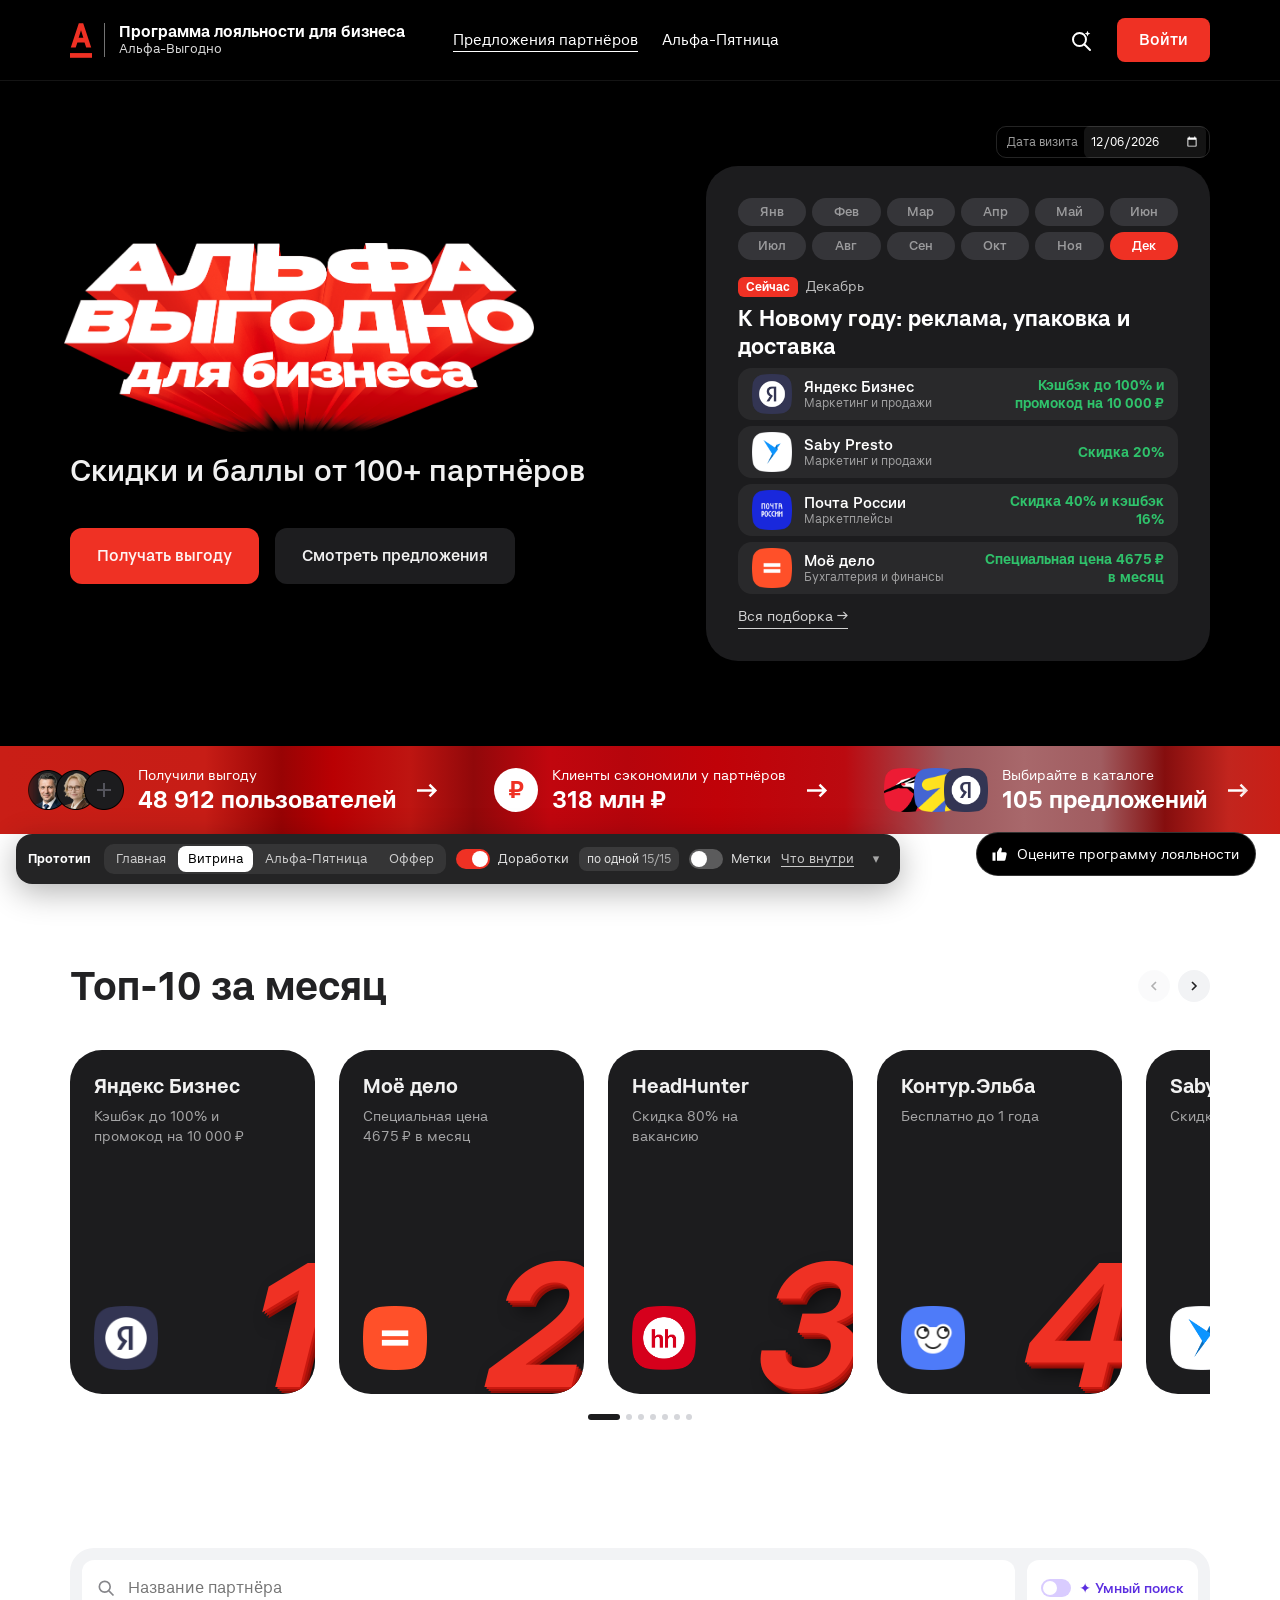
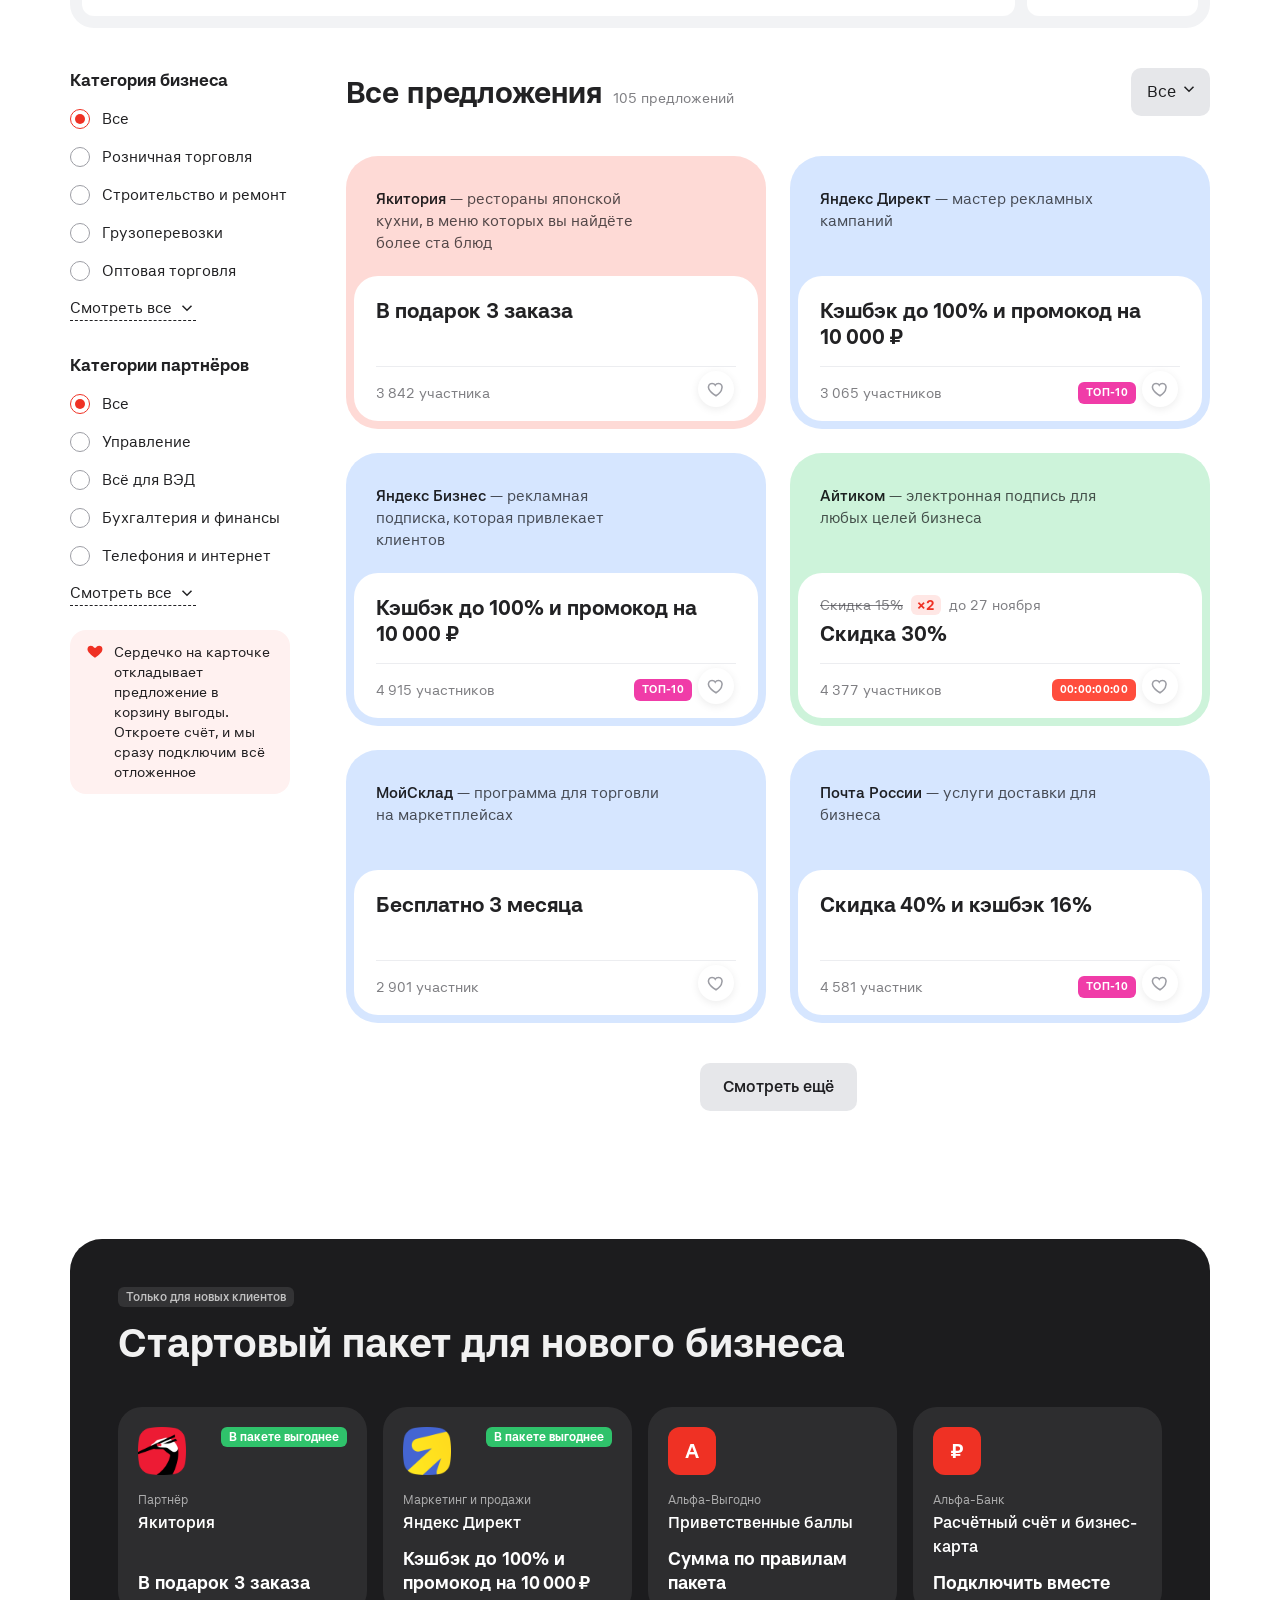
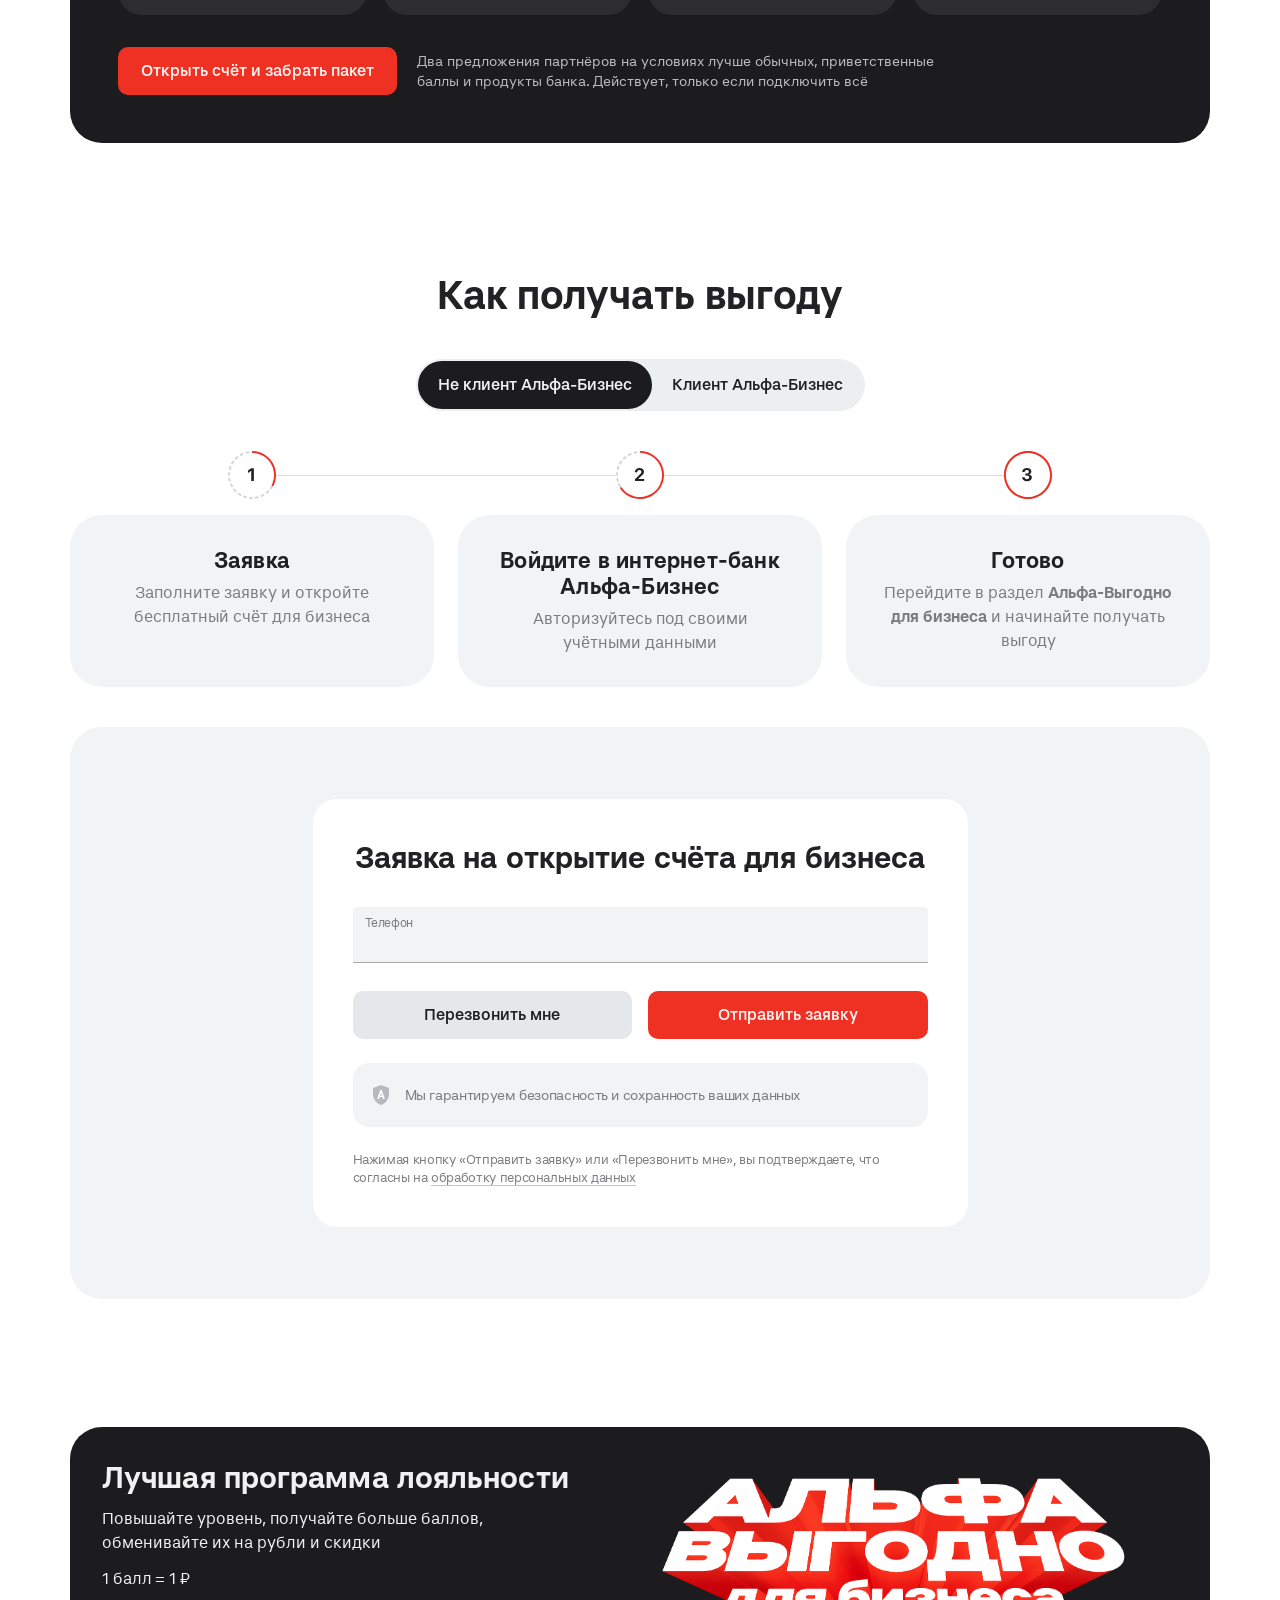
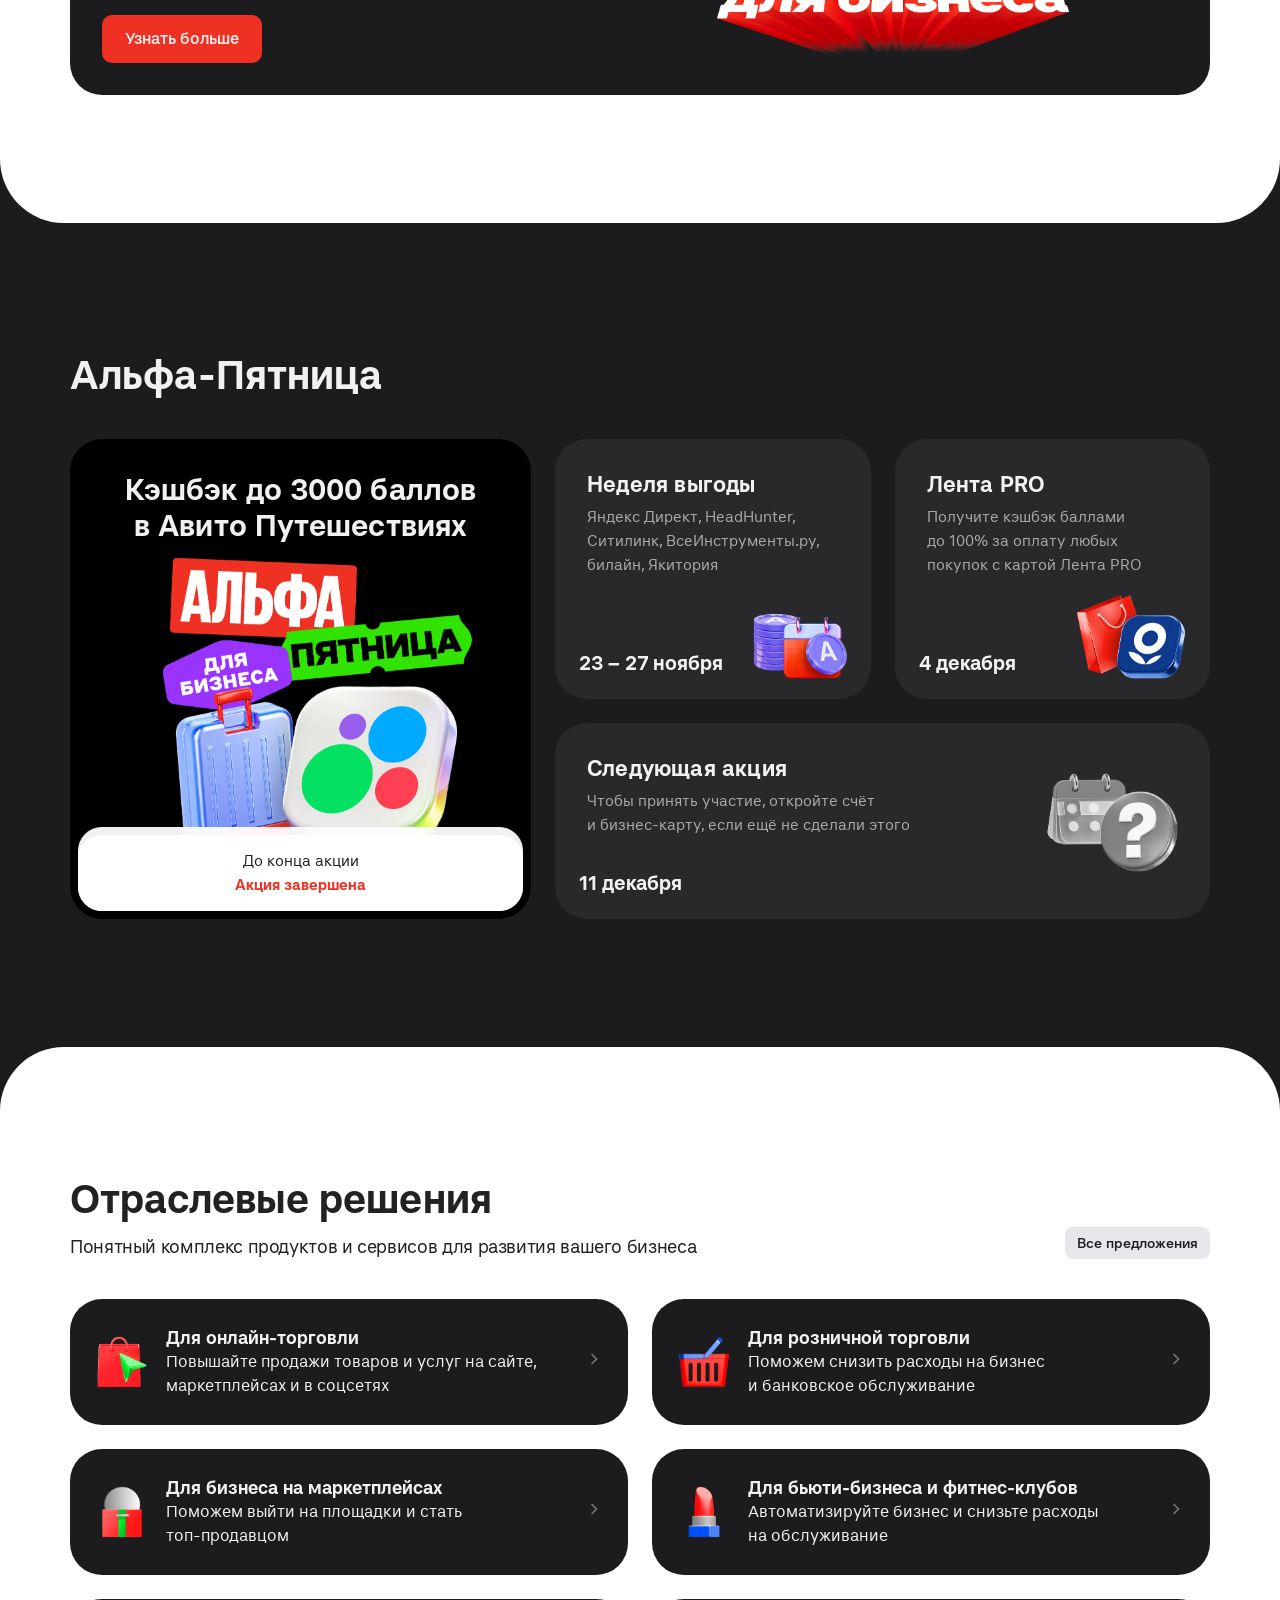
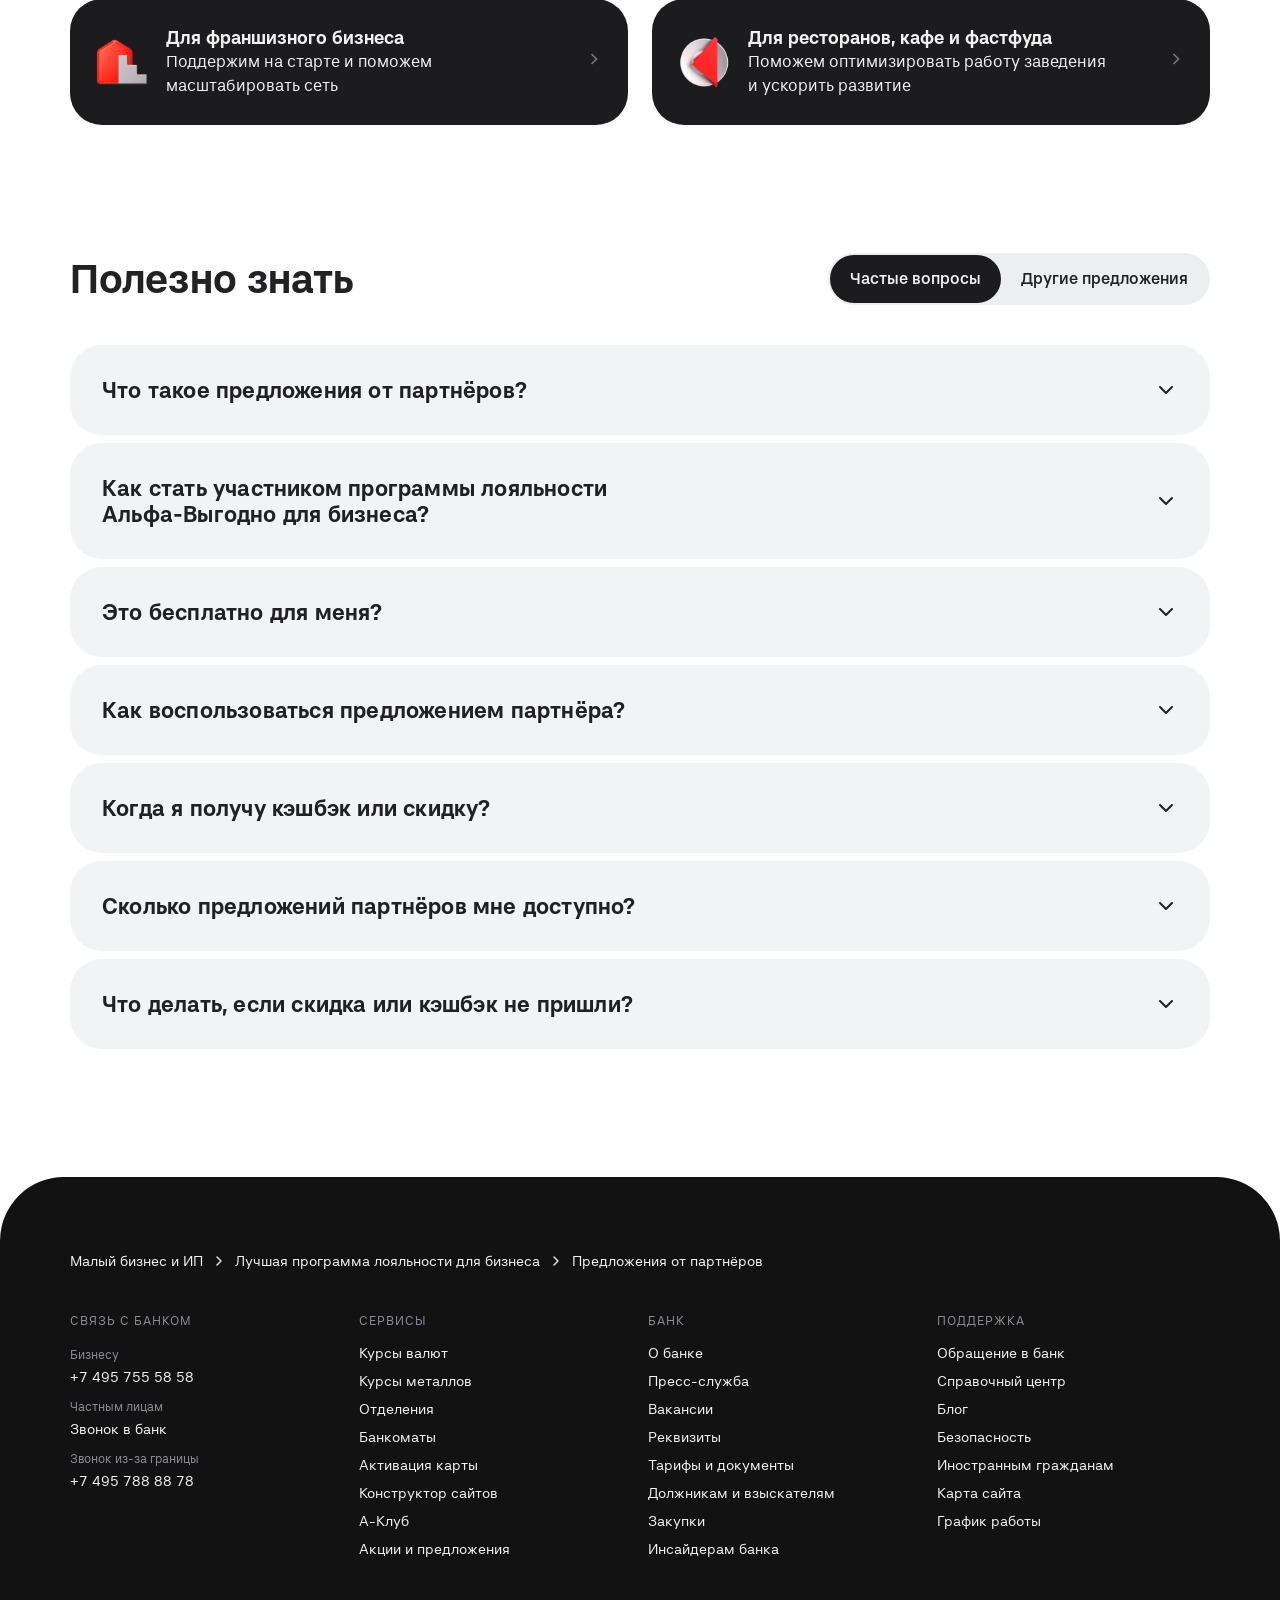
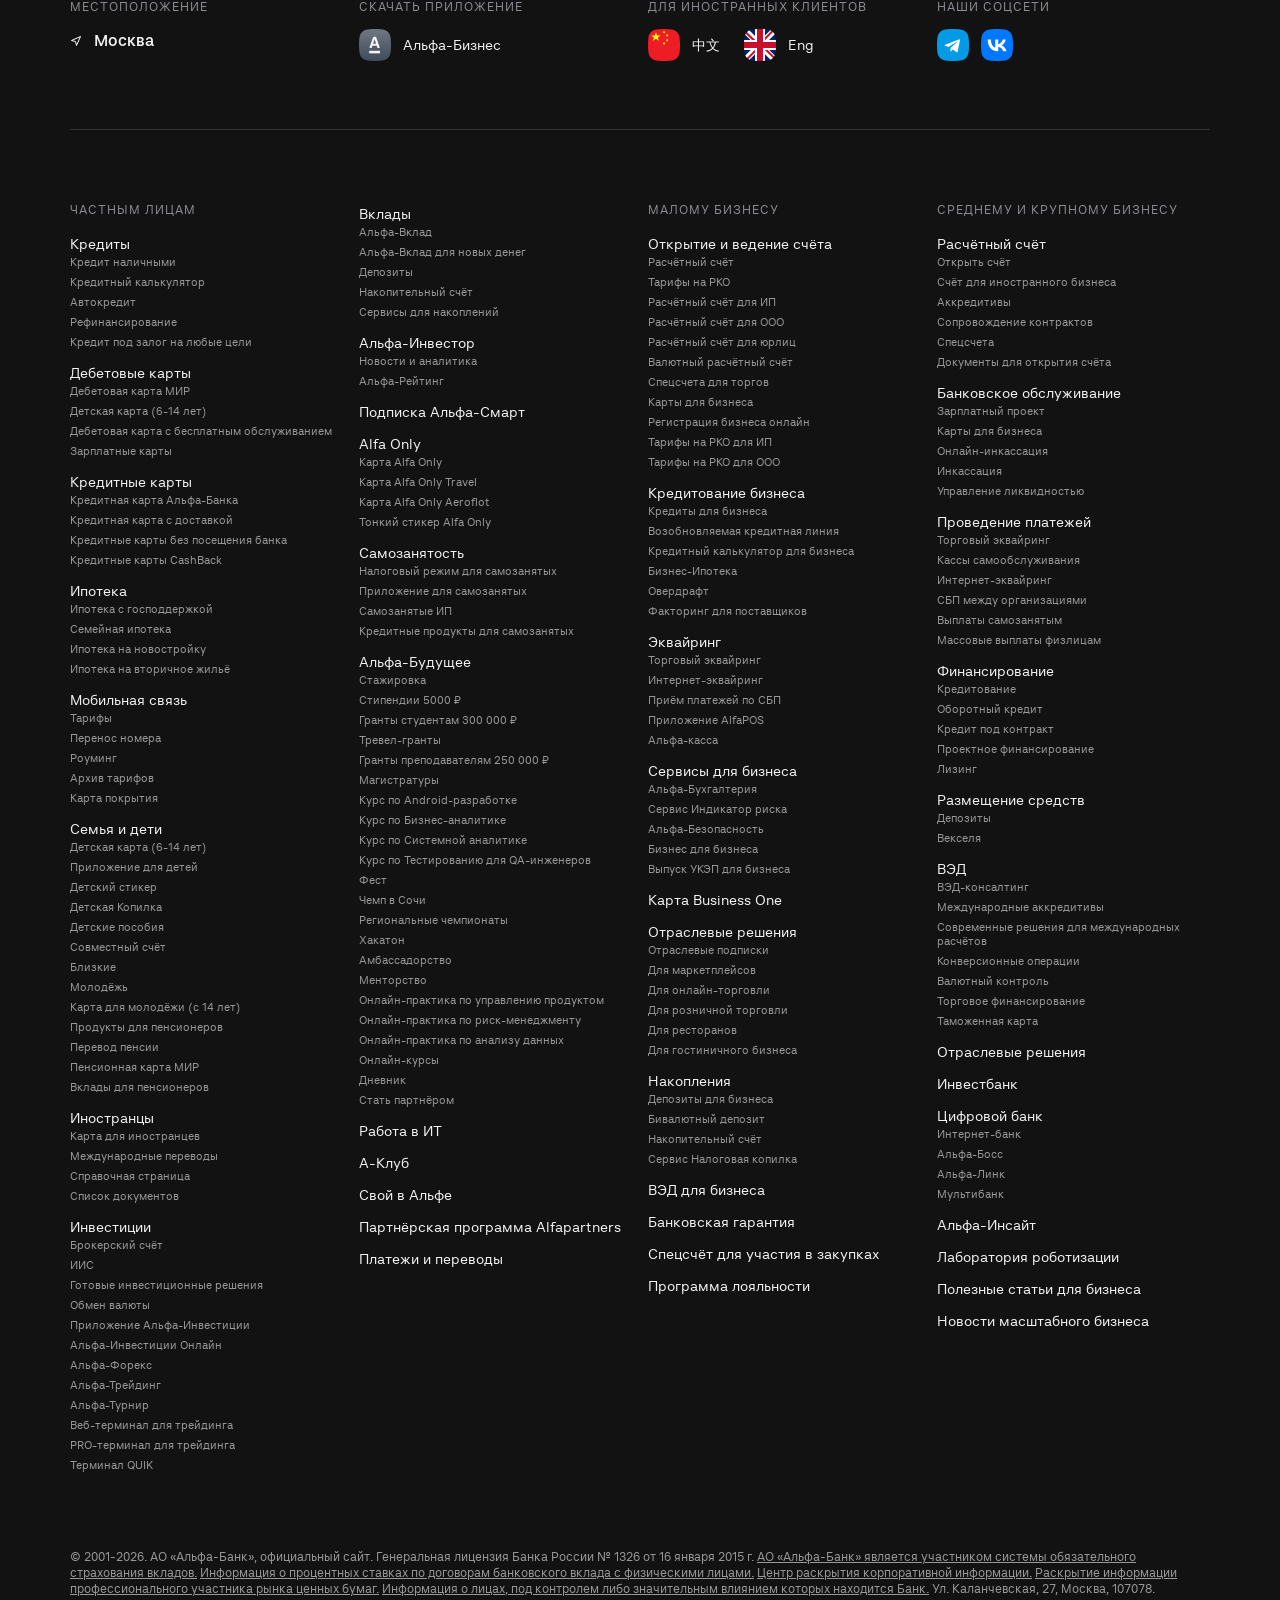
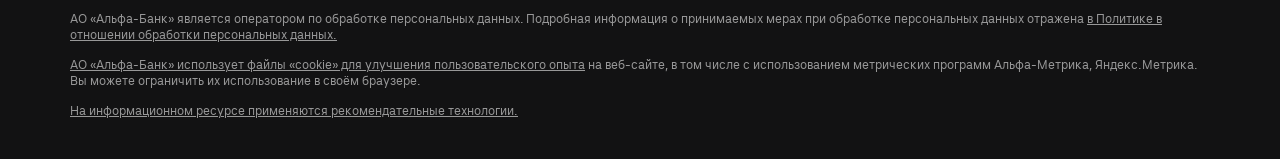
==== витрина.html @ 5cf8ceff "Прототип Лояльности: прод и доработки (сборка 23.11.2026) Co-Authored-By: Claude Opus 5.5 <noreply@a" ====
<!doctype html>
<html lang="ru">
<head>
<meta charset="utf-8">
<meta name="viewport" content="width=device-width, initial-scale=1">
<meta name="robots" content="noindex, nofollow">
<title>Витрина Лояльности: прод и доработки</title>
<link rel="stylesheet" href="assets/общее.css">
<style>
  /* хиро-бенто (прод) */
  .vhero { padding: 64px 0 160px; } /* прод 20.11 */
  .bento { display: grid; grid-template-columns: 1fr 267px; gap: 24px; }
  .bento .l { display: grid; grid-template-columns: 1fr 1fr; grid-template-rows: 418px 128px; gap: 24px; }
  .bento .r { display: grid; grid-template-rows: 1fr 1fr; gap: 24px; }
  .bcard { border-radius: 32px; background: #D6E6FF no-repeat center / cover; color: var(--text); display: block; position: relative; overflow: hidden; }
  .bcard.big { grid-column: 1 / -1; padding: 32px; background-position: right center; }
  .bcard.big .lead { margin-top: 24px; }
  .bcard.big .btn { position: absolute; left: 32px; bottom: 32px; }
  .bcard.small { padding: 0 32px; display: flex; align-items: center; background-size: auto 100%; background-position: right center; }
  .bcard.small .h4 { max-width: none; }
  .bcard.tall { text-align: center; padding: 32px 16px; background-size: cover; background-position: bottom center; }
  @media (max-width: 960px) { .bento { grid-template-columns: 1fr; } .bento .l { grid-template-rows: 340px auto; } .bento .r { grid-template-columns: 1fr 1fr; grid-template-rows: 240px; } .bcard.small { min-height: 110px; } }
  @media (max-width: 560px) { .bento .l { grid-template-columns: 1fr; grid-template-rows: 300px 110px 110px; } .bcard.big { padding: 24px; } .bcard.big .btn { left: 24px; bottom: 24px; } }

  /* хиро со счётчиком (макет Figma «Счётчик участников [26.10.2026]», кадр Desktop витрины) */
  .vhero2 { padding: 24px 0 136px; }
  body:not(.off-lenta) .vhero2 { padding-bottom: 64px; } @media (max-width: 768px) { body:not(.off-lenta) .vhero2 { padding-bottom: 32px; } } /* строка встык к белой секции */
  body:not(.off-lenta) .vhero2 .cnts { display: none !important; } /* счётчики участников и выгоды уехали в бегущую строку (Максим 20.11) */
  .vh2 { display: grid; grid-template-columns: 1fr 558px; gap: 24px; align-items: center; }
  .vh2 .lead { margin-top: 24px; }
  .vh2 .act { display: flex; align-items: center; gap: 16px; margin-top: 40px; flex-wrap: wrap; }
  .pcount { display: flex; align-items: center; gap: 8px; font-size: 14px; line-height: 20px; }
  .pcount img { width: 96px; height: 40px; }
  .pcount span { display: block; color: rgba(255, 255, 255, .6); } .pcount b { display: block; color: #fff; font-weight: 500; }
  .vh2 .tiles { display: grid; grid-template-columns: 1fr 1fr; grid-template-rows: 180px 180px; gap: 24px; }
  .vh2 .t { border-radius: 32px; overflow: hidden; display: block; transition: transform .2s; } .vh2 .t:hover { transform: scale(1.02); }
  .vh2 .t img { width: 100%; height: 100%; display: block; object-fit: cover; }
  .vh2 .t.tall { grid-row: 1 / 3; }
  @media (max-width: 960px) { .vh2 { grid-template-columns: 1fr; } .vh2 .tiles { grid-template-rows: 150px 150px; } }

  /* виджет «Топ-10 за месяц» (BRD «Рейтинг партнёрских офферов», макет рейтинга) */
  .top10 { margin-bottom: 120px; }
  .top10 .arrows { display: flex; gap: 8px; }
  .top10 .arrows button { width: 32px; height: 32px; border-radius: 50%; background: var(--grey); display: flex; align-items: center; justify-content: center; }
  /* карусель: 4 карточки целиком и край пятой, листается только стрелками (Максим 20.11) */
  .t10row { display: grid; grid-auto-flow: column; grid-auto-columns: calc((100% - 72px - 88px) / 4); gap: 24px; overflow: hidden; scroll-snap-type: x mandatory; padding: 6px 0 4px; }
  @media (max-width: 960px) { .t10row { grid-auto-columns: calc((100% - 24px - 72px) / 2); } }
  @media (max-width: 600px) { .t10row { grid-auto-columns: calc(100% - 72px); gap: 16px; } }
  .top10 .arrows button:disabled { opacity: .35; cursor: default; }
  .t10 { background: var(--dark); color: var(--inv); border-radius: 32px; height: 344px; padding: 24px; position: relative; overflow: hidden; display: block; scroll-snap-align: start; transition: transform .2s; }
  .t10:hover { transform: scale(1.02); }
  .t10 .nm { font-size: 20px; line-height: 24px; font-weight: 700; }
  .t10 .ds { font-size: 14px; line-height: 20px; color: rgba(255, 255, 255, .6); margin-top: 8px; max-width: 170px; }
  .t10 .lg { position: absolute; left: 24px; bottom: 24px; width: 64px; height: 64px; border-radius: 16px; }
  .t10 .num { position: absolute; right: 10px; bottom: -18px; font-size: 176px; line-height: 1; font-weight: 900; font-style: italic; color: #EF3124; letter-spacing: -8px; text-shadow: 2px 2px 0 #C9180F, 4px 4px 0 #A9120A, 6px 6px 0 #8C0D06, 10px 10px 18px rgba(0, 0, 0, .55); }
  .top10 .dots { display: flex; gap: 6px; justify-content: center; margin-top: 16px; }
  .top10 .dots i { width: 6px; height: 6px; border-radius: 3px; background: #D5D6DA; transition: width .2s; } .top10 .dots i.on { width: 32px; background: var(--dark); }

  /* горящий на старой карточке (прод 20.11) */
  .oc .oh { margin-bottom: 8px; }

  /* поиск каталога */
  .sbar { background: var(--grey); border-radius: 24px; padding: 12px; display: flex; gap: 12px; align-items: center; position: relative; }
  .sinp { flex: 1; display: flex; align-items: center; gap: 10px; background: #fff; border-radius: 12px; height: 48px; padding: 0 14px; }
  .sinp input { flex: 1; border: 0; outline: none; font: inherit; color: var(--text); background: transparent; min-width: 0; }
  .sinp .clr { width: 22px; height: 22px; border-radius: 50%; background: #B9BAC1; color: #fff; display: none; align-items: center; justify-content: center; }
  .sinp .clr svg { width: 14px; height: 14px; }
  .sinp.has .clr { display: flex; }
  .types { position: relative; }
  .types > button { height: 48px; padding: 0 16px; border-radius: 12px; background: rgba(15, 25, 55, .1); display: flex; align-items: center; gap: 8px; }
  .dd { position: absolute; right: 0; top: calc(100% + 8px); background: #fff; border-radius: 16px; box-shadow: 0 8px 32px rgba(0, 0, 0, .16); padding: 8px 0; min-width: 240px; z-index: 30; display: none; }
  .dd.open { display: block; }
  .dd label, .dd button { display: flex; align-items: center; justify-content: space-between; gap: 12px; width: 100%; padding: 10px 16px; text-align: left; cursor: pointer; }
  .dd label:hover, .dd button:hover { background: var(--grey); }
  .dd input { accent-color: var(--red); width: 18px; height: 18px; }
  .smart-sw { display: flex; align-items: center; gap: 8px; height: 48px; padding: 0 14px; border-radius: 12px; background: #fff; font-size: 14px; font-weight: 500; white-space: nowrap; }
  .smart-sw i { width: 30px; height: 18px; border-radius: 9px; background: #C9CAD0; position: relative; transition: background .2s; }
  .smart-sw i::after { content: ''; position: absolute; top: 2px; left: 2px; width: 14px; height: 14px; border-radius: 50%; background: #fff; transition: left .2s; }
  .smart-sw.on i { background: var(--red); } .smart-sw.on i::after { left: 14px; }
  @media (max-width: 768px) { .sbar { flex-wrap: wrap; } .smart-sw { width: 100%; justify-content: center; } }

  .cat-grid { display: grid; grid-template-columns: 220px 1fr; gap: 56px; margin-top: 40px; }
  .cat-head { display: flex; align-items: baseline; gap: 10px; flex-wrap: wrap; }
  .cat-head .cnt { font-size: 14px; color: var(--text-2); }
  .cat-top { display: flex; justify-content: space-between; align-items: center; gap: 16px; margin-bottom: 40px; }
  .vit-counter { margin: -12px 0 20px; font-size: 14px; color: var(--text-2); }
  .vit-counter .ppl { background: var(--grey); color: var(--text-2); }
  .vit-counter b { color: var(--text); }

  /* меню прода */
  .menu a, .menu button { display: flex; align-items: center; gap: 10px; padding: 9px 8px; border-radius: 10px; font-size: 15px; font-weight: 500; width: 100%; text-align: left; }
  .menu img { width: 24px; height: 24px; }
  .menu .on { background: var(--grey); }
  .menu .sub { padding-left: 34px; font-weight: 400; }
  .menu .chev { margin-left: auto; transition: transform .2s; }
  .menu .closed .chev { transform: rotate(-90deg); }

  /* группы фильтров (макет 12.11) */
  .fgrp + .fgrp { margin-top: 32px; }
  .fgrp .t { font-size: 17px; font-weight: 700; margin-bottom: 8px; }
  .radio { display: flex; align-items: center; gap: 12px; padding: 7px 0; cursor: pointer; font-size: 15px; }
  .radio input { appearance: none; -webkit-appearance: none; width: 20px; height: 20px; border: 1.5px solid #9C9DA4; border-radius: 50%; margin: 0; flex: none; display: grid; place-content: center; }
  .radio input:checked { border-color: var(--red); }
  .radio input:checked::after { content: ''; width: 10px; height: 10px; border-radius: 50%; background: var(--red); }
  .more-l { display: inline-flex; align-items: center; gap: 6px; margin-top: 6px; font-size: 15px; border-bottom: 1px dashed currentColor; }
  .more-l svg { width: 18px; height: 18px; }
  .reset { margin-top: 28px; }

  /* карточки прода */
  .cards { display: grid; grid-template-columns: 1fr 1fr; gap: 24px; }
  .oc { background: var(--grey); border-radius: 32px; padding: 24px; min-height: 262px; display: flex; flex-direction: column; justify-content: space-between; position: relative; transition: transform .2s; }
  .oc:hover { transform: scale(1.02); }
  .oc .tp { display: grid; grid-template-columns: 1fr 56px; gap: 16px; }
  .oc .nm { font-size: 20px; line-height: 24px; font-weight: 700; }
  .oc .ds { font-size: 14px; line-height: 20px; color: var(--text-2); margin-top: 6px; display: -webkit-box; -webkit-line-clamp: 2; -webkit-box-orient: vertical; overflow: hidden; }
  .oc .lg { width: 56px; height: 56px; border-radius: 14px; }
  .oc .lb { font-size: 14px; } .oc .vl { font-size: 28px; line-height: 34px; font-weight: 700; margin-top: 4px; }
  .oc .get { position: absolute; right: 24px; bottom: 24px; opacity: 0; transition: opacity .2s; }
  .oc:hover .get { opacity: 1; }

  /* карточки доработки (макет «Категории бизнеса» 12.11 + тег «Новое» + Топ-10 + счётчик) */
  .nc { background: var(--tint, var(--grey)); border-radius: 32px; padding: 8px; display: flex; flex-direction: column; transition: transform .2s; }
  .nc:hover { transform: scale(1.02); }
  .nc .tp { display: grid; grid-template-columns: 1fr 56px; gap: 16px; padding: 24px 22px 22px; flex: 1; }
  .nc .ds { font-size: 15px; line-height: 22px; color: var(--text-2); }
  .nc .ds b { color: var(--text-2); font-weight: 500; }
  .nc .tp .ds { color: rgba(3, 3, 6, .68); } .nc .tp .ds b { color: rgba(3, 3, 6, .88); } /* на цветной подложке (Максим 22.11) */
  .nc .lg { width: 56px; height: 56px; border-radius: 14px; }
  .nc .in { background: #fff; border-radius: 24px; padding: 22px 22px 16px; }
  .nc .vl { font-size: 21px; line-height: 26px; font-weight: 700; }
  .nc .ft { display: flex; justify-content: space-between; align-items: center; border-top: 1px solid #ECEDF0; margin-top: 16px; padding-top: 14px; min-height: 22px; font-size: 14px; color: var(--text-2); gap: 8px; }
  .chip { display: inline-flex; align-items: center; height: 22px; padding: 0 8px; border-radius: 6px; font-size: 11px; font-weight: 700; letter-spacing: .3px; color: #fff; white-space: nowrap; }
  .chip.new { background: var(--new); } .chip.top { background: var(--top); } .chip.hot { background: var(--hot); font-variant-numeric: tabular-nums; }

  .empty { background: var(--grey); border-radius: 32px; padding: 32px; text-align: center; }
  .empty .ic { width: 68px; height: 68px; background: #fff; border-radius: 18px; margin: 0 auto 16px; display: flex; align-items: center; justify-content: center; }
  .empty p { margin: 8px 0 20px; }
  .smart-ans { background: linear-gradient(135deg, #FFF1F0, #F2EEFF); border-radius: 24px; padding: 20px 24px; margin-bottom: 24px; }
  .smart-ans .who { display: flex; gap: 8px; align-items: center; font-size: 13px; color: var(--text-2); margin-bottom: 6px; }
  .smart-ans .who span { width: 22px; height: 22px; border-radius: 50%; background: var(--red); color: #fff; display: inline-flex; align-items: center; justify-content: center; font-weight: 700; font-size: 12px; }
  .center { text-align: center; margin-top: 40px; }

  /* мобайл: чипсы, шторки, строка-карточка, полноэкранное «Все предложения» (макет 12.11, мобильный флоу) */
  .mchips { display: none; gap: 8px; overflow-x: auto; margin-top: 20px; scrollbar-width: none; }
  .mchips button { flex: none; height: 32px; padding: 0 12px; border-radius: 99px; background: var(--grey); font-size: 13px; display: inline-flex; gap: 4px; align-items: center; }
  .mchips button.set { background: var(--dark); color: #fff; }
  .mchips svg { width: 16px; height: 16px; }
  .sheet-bg { position: fixed; inset: 0; background: rgba(0, 0, 0, .45); z-index: 175; display: none; align-items: flex-end; }
  .sheet-bg.open { display: flex; }
  .sheet { background: #fff; width: 100%; border-radius: 24px 24px 0 0; max-height: 85vh; display: flex; flex-direction: column; }
  .sheet .sh { display: flex; justify-content: space-between; align-items: center; padding: 20px 20px 8px; }
  .sheet .sb { overflow: auto; padding: 0 20px; }
  .sheet .sb label { display: flex; justify-content: space-between; padding: 12px 0; border-bottom: 1px solid #F0F0F2; font-size: 15px; }
  .sheet .sb label input { display: none; }
  .sheet .sb label.on::after { content: '✓'; font-weight: 700; }
  .sheet .sf { display: grid; grid-template-columns: 1fr 1fr; gap: 12px; padding: 16px 20px 24px; }
  .fs-head { display: none; }
  @media (max-width: 768px) {
    .cat-grid { grid-template-columns: 1fr; gap: 0; margin-top: 0; }
    .cards { grid-template-columns: 1fr; }
    #drCat:not(.mflow) .side { margin: 24px 0 16px; }
    .mflow .side { display: none; }
    .mflow .mchips { display: flex; }
    .mflow .types, .mflow .cat-top .sortw { display: none; }
    .mflow .cards { gap: 0; }
    .mflow .nc { flex-direction: row; background: none; padding: 14px 0; border-bottom: 1px solid #F0F0F2; border-radius: 0; display: grid; grid-template-columns: 44px 1fr 16px; gap: 12px; align-items: center; }
    .mflow .nc:hover { transform: none; }
    .mflow .nc .tp { display: contents; }
    .mflow .nc .lg { width: 44px; height: 44px; border-radius: 12px; grid-column: 1; grid-row: 1; }
    .mflow .nc .mrow { grid-column: 2; }
    .mflow .nc .fav { top: 12px; right: 12px; bottom: auto; width: 28px; height: 28px; } .mflow .nc .fav svg { width: 14px; height: 14px; } .mflow .nc:has(.fav) .mrow { padding-right: 34px; }
    .mflow .nc .in, .mflow .nc .tp > div:first-child { display: none; }
    .mflow .nc .mrow .vl { font-size: 15px; line-height: 20px; margin-top: 4px; }
    .mflow .nc .mrow .ds { font-size: 13px; line-height: 18px; }
    .mflow .nc .mrow .meta { display: flex; gap: 8px; align-items: center; font-size: 12px; color: var(--text-2); margin-bottom: 4px; }
    .mflow .nc .arr { grid-column: 3; color: #B9BAC1; }
    .catwrap.fs { position: fixed; inset: 0; background: #fff; z-index: 155; overflow: auto; padding: 0 16px 120px; }
    .catwrap.fs .fs-head { display: flex; justify-content: space-between; align-items: center; padding: 16px 0; position: sticky; top: 0; background: #fff; z-index: 2; }
    .catwrap.fs .vtitle-m { display: none; }
    .cat-head .h3 { font-size: 20px; }
  }
  @media (min-width: 769px) { .nc .mrow, .nc .arr { display: none; } }
  #drCat:not(.mflow) .nc .mrow, #drCat:not(.mflow) .nc .arr { display: none; }

  /* блоки ниже каталога (прод) */
  .loyal { border-radius: 32px; background: var(--dark) url(assets/img/vit-loyalty.png) no-repeat right center / auto 100%; color: var(--inv); padding: 32px; min-height: 264px; display: block; margin-top: 64px; }
  .loyal p { margin-top: 12px; max-width: 360px; }
  .loyal .btn { margin-top: 24px; }
  .ap { display: grid; grid-template-columns: 461px 1fr; gap: 24px; }
  .ap .big { border-radius: 32px; background: var(--dark) url(assets/img/vit-ap-big.png) no-repeat center top / contain; height: 480px; position: relative; padding: 32px 24px; text-align: center; display: block; }
  .ap .big .tm { position: absolute; left: 8px; right: 8px; bottom: 8px; background: #fff; color: var(--text); border-radius: 24px; padding: 14px; font-size: 15px; }
  .ap .rr { display: grid; grid-template-columns: 1fr 1fr; grid-template-rows: 260px 196px; gap: 24px; }
  .ap .c { border-radius: 32px; background: var(--dark-2) no-repeat right bottom / cover; padding: 32px; position: relative; color: var(--inv); display: block; }
  .ap .c p { margin-top: 8px; color: var(--inv-2); font-size: 15px; max-width: 240px; }
  .ap .c .d { position: absolute; left: 24px; bottom: 24px; font-size: 20px; font-weight: 700; }
  .ap .c.wide { grid-column: 1 / -1; }
  @media (max-width: 960px) { .ap { grid-template-columns: 1fr; } .ap .rr { grid-template-columns: 1fr; grid-template-rows: auto; } .ap .c { min-height: 200px; } }
  .ind { display: grid; grid-template-columns: 1fr 1fr; gap: 24px; }
  .ind a { background: #EAFFB3; border-radius: 32px; min-height: 126px; padding: 20px 24px; display: grid; grid-template-columns: 56px 1fr 20px; gap: 16px; align-items: center; transition: transform .2s; }
  .ind a:hover { transform: scale(1.02); }
  .ind img { width: 56px; height: 56px; }
  .ind b { display: block; font-size: 17px; } .ind span { font-size: 15px; line-height: 20px; }
  @media (max-width: 768px) { .ind { grid-template-columns: 1fr; gap: 12px; } }

  /* подгонка под прод 20.11: карточка, меню, «Типы», баннер, отраслевые */
  .cat-grid.pm { grid-template-columns: 251px 1fr; gap: 24px; }
  .oc { padding: 32px; }
  .oc .nm { font-size: 22px; line-height: 26px; margin-top: 12px; } .oc .oh + .nm { margin-top: 0; }
  .oc .ds { font-size: 16px; line-height: 20px; color: rgba(3, 3, 6, .88); margin-top: 8px; }
  .oc .lb { font-size: 16px; line-height: 24px; } .oc .vl { font-size: 30px; line-height: 36px; margin-top: 8px; }
  .oc .get { left: 32px; right: auto; bottom: 32px; height: 48px; padding: 0 23px; border-radius: 10px; font-size: 16px; }
  .menu { display: flex; flex-direction: column; gap: 2px; }
  .menu a, .menu button { height: 48px; padding: 12px 8px 12px 12px; border-radius: 12px; font-size: 16px; line-height: 24px; font-weight: 500; gap: 8px; }
  .menu .sub { padding-left: 44px; font-weight: 500; height: auto; min-height: 48px; }
  .menu [data-tg] .chev { transform: rotate(180deg); } .menu [data-tg].closed .chev { transform: none; }
  .types > button { padding: 0 12px 0 16px; border-radius: 10px; font-size: 16px; gap: 4px; }
  .types.open > button .cv svg { transform: rotate(180deg); }
  .dd label input[type=checkbox] { position: absolute; opacity: 0; pointer-events: none; }
  .dd label:has(input:checked)::after { content: '✓'; font-weight: 700; }
  /* прод: строка поиска и меню липнут при прокрутке каталога */
  .asis > .sbar, #drCat > .sbar { position: sticky; top: 16px; z-index: 30; }
  @media (min-width: 769px) { #drCat > .sbar:not(.smart) { box-shadow: 0 -16px 0 0 #fff; } #drCat > .sbar::before { content: ''; position: absolute; left: 0; right: 0; bottom: 100%; height: 16px; background: #fff; pointer-events: none; } } @media (max-width: 768px) { #drCat > .sbar { position: relative; } } /* над прилипшим поиском не видны обрезки карточек (22.11) */
  .cat-grid > .side, .cat-grid > nav.side { position: sticky; top: 124px; align-self: start; max-height: calc(100vh - 120px); overflow: auto; scrollbar-width: thin; }
  .loyal { margin-top: 128px; min-height: 264px; }
  .loyal p { max-width: none; margin-top: 12px; }
  .loyal p.s { font-size: 16px; line-height: 24px; margin-top: 8px; }
  .ind a { background: var(--dark); color: var(--inv); padding: 24px; }
  .ind b { font-size: 18px; line-height: 24px; } .ind span { font-size: 16px; line-height: 24px; color: var(--inv); }
  .ind .ch { color: rgba(255, 255, 255, .4); }
  @media (max-width: 768px) { .asis > .sbar, #drCat > .sbar, .cat-grid > .side { position: static; max-height: none; } }

  /* «Умный поиск»: обычный поиск — белая строка и фиолетовый значок; включён — строка тёмно-фиолетовая, как на макете AI-помощника */
  .smart-sw { color: #5B2EE0; }
  .smart-sw i { background: #D9CCFF; } .smart-sw.on i { background: #7B4DFF; }
  .smart-sw.on { background: #7B4DFF; color: #fff; } .smart-sw.on i { background: rgba(255, 255, 255, .35); }
  #drCat > .sbar.smart { background: linear-gradient(180deg, #3A2A7A 0%, #16122E 45%, #0E0E16 100%); box-shadow: 0 -4px 24px rgba(123, 77, 255, .35); }
  .sbar.smart .sinp { background: rgba(255, 255, 255, .06); border: 1px solid rgba(170, 150, 255, .45); }
  .sbar.smart .sinp input { color: #fff; } .sbar.smart .sinp input::placeholder { color: rgba(255, 255, 255, .55); }
  .sbar.smart .sinp svg { stroke: #CBB8FF; }

  /* «Горящие 2.0»: было → стало, таймер и дата окончания */
  .boost { display: flex; align-items: center; gap: 8px; flex-wrap: wrap; font-size: 14px; line-height: 20px; color: var(--text-2); margin-bottom: 6px; }
  .boost s { color: var(--text-2); } .boost .x2 { background: #FFE7E5; color: var(--red); font-weight: 700; border-radius: 6px; padding: 0 6px; }
  .oc .lb s { color: var(--text-2); margin-right: 6px; }
  /* «Корзина выгоды»: сердечко на карточке, плашка «Моя выгода», выбранное в форме */
  .nc, .oc { position: relative; }
  .fav { position: absolute; top: auto; bottom: 22px; right: 32px; width: 36px; height: 36px; border-radius: 50%; background: #fff; display: flex; align-items: center; justify-content: center; z-index: 3; box-shadow: 0 2px 8px rgba(0, 0, 0, .08); }
  .oc .fav { right: 24px; bottom: 24px; }
  .nc:has(.fav) .ft { padding-right: 44px; } /* сердечко в углу не наезжает на метку «ТОП-10» */
  .cart-hint { display: flex; align-items: flex-start; gap: 10px; background: #FFF1F0; border-radius: 16px; padding: 12px 16px; margin: 24px 0 16px; font-size: 14px; line-height: 20px; }
  .cart-hint svg { flex: none; width: 18px; height: 18px; fill: var(--red); }
  .fav svg { width: 18px; height: 18px; fill: none; stroke: #9C9DA4; stroke-width: 2; } .fav.on svg { fill: var(--red); stroke: var(--red); }
  .cartbar { position: fixed; right: 24px; bottom: 24px; z-index: 95; }
  .cartbar > button { height: 56px; padding: 0 20px; border-radius: 16px; background: var(--dark); color: #fff; font-weight: 500; display: flex; align-items: center; gap: 10px; box-shadow: 0 8px 24px rgba(0, 0, 0, .25); }
  .cartbar > button i { background: var(--red); border-radius: 99px; padding: 0 8px; font-style: normal; font-size: 13px; line-height: 20px; }
  .cartbar .pan { position: absolute; right: 0; bottom: 68px; width: 360px; background: #fff; border-radius: 24px; padding: 20px; box-shadow: 0 8px 32px rgba(0, 0, 0, .18); display: none; }
  .cartbar.open .pan { display: block; }
  .cartbar .row { display: grid; grid-template-columns: 40px 1fr 20px; gap: 10px; align-items: center; padding: 8px 0; border-bottom: 1px solid #F0F0F2; font-size: 14px; }
  .cartbar .row img { width: 40px; height: 40px; border-radius: 10px; } .cartbar .row button { color: var(--text-2); }
  .cart-in-form { background: #fff; border-radius: 16px; padding: 12px 16px; margin-bottom: 16px; font-size: 14px; text-align: left; }

  /* ===== гипотезы мастер-плана, строки 21, 25, 27 (20.11) ===== */
  .season { margin-bottom: 120px; }
  /* хиро витрины: подборка к сезону и сферы вместо трёх баннеров (Максим 21.11) */
  .spanel { background: var(--dark); border-radius: 32px; padding: 32px; color: #fff; align-self: center; }
  .spanel .sst { display: inline-block; border-radius: 6px; padding: 2px 8px; font-size: 12px; line-height: 16px; font-weight: 700; background: var(--red); color: #fff; }
  .spanel .sp { font-size: 14px; color: rgba(255, 255, 255, .7); margin-left: 8px; } .spanel .st2 { font-size: 24px; line-height: 30px; font-weight: 700; margin-top: 12px; }
  .spanel .sub { font-size: 14px; line-height: 20px; color: rgba(255, 255, 255, .6); margin-top: 4px; }
  .spanel .rows { display: grid; gap: 8px; margin-top: 20px; }
  .spanel .sr { display: grid; grid-template-columns: 40px 1fr auto; gap: 12px; align-items: center; background: rgba(255, 255, 255, .06); border-radius: 14px; padding: 10px 14px; color: #fff; }
  .spanel .sr img { width: 40px; height: 40px; border-radius: 10px; } .spanel .sr b { font-weight: 500; font-size: 15px; } .spanel .sr small { display: block; font-size: 12px; color: rgba(255, 255, 255, .55); }
  .spanel .sr span { font-size: 14px; line-height: 18px; font-weight: 700; color: #2FC26B; text-align: right; max-width: 220px; padding-left: 12px; } .spanel .sr:hover { background: rgba(255, 255, 255, .1); }
  .spanel .more { display: inline-block; margin-top: 16px; font-size: 14px; color: rgba(255, 255, 255, .8); border-bottom: 1px solid currentColor; }
  .spanel .sst.soon { background: #E7F7EE; color: #0B7A3B; } .spanel .sst.past { background: rgba(255, 255, 255, .15); color: rgba(255, 255, 255, .85); }
  .spanel .scal { display: grid; grid-template-columns: repeat(6, 1fr); gap: 6px; } /* год по месяцам на месте чипсов Главной (Максим 22.11) */
  .spanel .pc { height: 28px; padding: 0; border-radius: 99px; background: rgba(222, 222, 238, .13); color: #fff; font-size: 13px; line-height: 16px; font-weight: 500; }
  .spanel .pc:hover { background: rgba(222, 222, 238, .24); }
  .spanel .pc.past { color: rgba(255, 255, 255, .5); } .spanel .pc.now { color: #fff; box-shadow: inset 0 0 0 2px var(--red); }
  .spanel .pc.sel { background: #fff; color: var(--text); } .spanel .pc.now.sel { background: var(--red); color: #fff; box-shadow: none; }
  .spanel .sfoot { display: flex; justify-content: space-between; align-items: center; gap: 12px; margin-top: 16px; flex-wrap: wrap; } .spanel .sfoot .more { margin-top: 0; }
  .spanel { position: relative; }
  .spanel .sdate { position: absolute; top: -40px; right: 0; display: flex; align-items: center; gap: 6px; height: 32px; padding: 3px 3px 3px 10px; border: 1px solid rgba(255, 255, 255, .14); border-radius: 10px; font-size: 12px; color: rgba(255, 255, 255, .6); white-space: nowrap; } /* переключатель показа над панелью, как «Вариант» на Главной */
  .spanel .sdate input { font: inherit; font-size: 12px; background: rgba(255, 255, 255, .08); color: #fff; border: 0; border-radius: 6px; padding: 3px 6px; color-scheme: dark; }
  .spanel .shead { margin-top: 14px; } .spanel .st2 { margin-top: 6px; font-size: 22px; line-height: 28px; height: 56px; overflow: hidden; }
  .spanel .rows { margin-top: 8px; gap: 6px; } .spanel .sr { height: 52px; box-sizing: border-box; padding: 2px 14px; }
  .spanel .sr b { display: block; line-height: 18px; } .spanel .sr small { line-height: 15px; }
  .spanel .sfoot { margin-top: 10px; } .spanel .sr span { max-width: 196px; }
  /* хиро витрины как на Главной: логотип, заголовок, две кнопки слева, панель справа */
  .vlogo { display: block; width: 470px; max-width: 100%; margin: 0 0 20px -6px; }
  body:not(.off-season) .vhero2 { padding-top: 85px; }
  body:not(.off-season) .vh2 h1 { font-size: 30px; line-height: 36px; font-weight: 500; }
  body:not(.off-season) .vh2 .lead { display: none; }
  @media (min-width: 961px) { body:not(.off-season) .vh2 { grid-template-columns: minmax(0, 576px) minmax(0, 1fr); } .spanel { justify-self: end; width: 100%; max-width: 504px; box-sizing: border-box; } }
  @media (max-width: 960px) { body:not(.off-season) .spanel { margin-top: 56px; } }
  @media (max-width: 768px) { .vlogo { width: 300px; margin: 0 0 12px; } body:not(.off-season) .vhero2 { padding-top: 48px; } body:not(.off-season) .vh2 h1 { font-size: 22px; line-height: 28px; } body:not(.off-season) .vh2 .act .btn { width: 100%; justify-content: center; } .spanel .st2 { height: 78px; } }
  @media (max-width: 480px) { .spanel .sr { height: 92px; align-content: center; } }
  @media (max-width: 960px) { .spanel { margin-top: 32px; } }
  @media (max-width: 768px) { .spanel { padding: 24px; } .spanel .st2 { font-size: 20px; line-height: 26px; } }
  @media (max-width: 480px) { .spanel .sr { grid-template-columns: 40px 1fr; row-gap: 4px; } .spanel .sr span { grid-column: 2; text-align: left; padding-left: 0; max-width: none; } .spanel .sr small { line-height: 16px; } }
  .season .scal { display: grid; grid-template-columns: repeat(12, minmax(84px, 1fr)); gap: 6px; margin-top: 24px; overflow-x: auto; scrollbar-width: none; padding-bottom: 4px; }
  .season .scal::-webkit-scrollbar { display: none; }
  .season .mo { display: grid; gap: 4px; align-content: start; } .season .mn { font-size: 12px; line-height: 16px; color: var(--text-2); padding-left: 4px; }
  .season .pc { height: 48px; border-radius: 10px; background: var(--grey); font-size: 12px; line-height: 14px; padding: 0 8px; color: var(--text); text-align: left; display: flex; align-items: center; }
  .season .pc:hover { background: #E7E8EB; } .season .pc.past { color: #8E8F96; }
  .season .pc.now { background: var(--red); color: #fff; font-weight: 700; } .season .pc.sel { box-shadow: inset 0 0 0 2px var(--dark); } .season .pc.now.sel { box-shadow: inset 0 0 0 2px #8C0D06; }
  .season .sst { display: inline-block; border-radius: 6px; padding: 2px 8px; font-size: 12px; line-height: 16px; font-weight: 700; vertical-align: middle; margin-right: 8px; }
  .season .sst.now { background: var(--red); color: #fff; } .season .sst.soon { background: #E7F7EE; color: #0B7A3B; } .season .sst.past { background: var(--grey); color: var(--text-2); }
  .season .sdate { margin-top: 16px; } .season .sdate input { font: inherit; border: 0; background: var(--grey); border-radius: 8px; padding: 4px 8px; color: var(--text); }
  .sgrid, .pgrid { display: grid; grid-template-columns: repeat(4, 1fr); gap: 16px; margin-top: 24px; }
  .stile { display: flex; flex-direction: column; gap: 12px; background: var(--grey); border-radius: 24px; padding: 20px; color: var(--text); min-height: 200px; }
  .stile img { width: 48px; height: 48px; border-radius: 12px; }
  .stile b { font-weight: 500; } .stile .v { margin-top: auto; font-size: 18px; line-height: 24px; font-weight: 700; }
  .stile .tg { font-size: 12px; line-height: 16px; color: var(--text-2); }
  .pack { background: var(--dark); border-radius: var(--r); padding: 48px; margin-top: 120px; }
  .pack .stile { background: rgba(255, 255, 255, .08); color: #fff; } .pack .stile .tg { color: rgba(255, 255, 255, .6); }
  .pack .stile .chip-up { align-self: flex-start; background: #2FC26B; color: #fff; font-size: 12px; line-height: 16px; font-weight: 700; border-radius: 6px; padding: 2px 8px; }
  .pack .stile .bank { width: 48px; height: 48px; border-radius: 12px; background: var(--red); display: flex; align-items: center; justify-content: center; color: #fff; font-weight: 700; font-size: 20px; }
  .pack .hyp-cap { color: rgba(255, 255, 255, .7); background: rgba(255, 255, 255, .1); }
  @media (max-width: 960px) { .sgrid, .pgrid { grid-template-columns: 1fr 1fr; } .pack { padding: 24px; } }
  @media (max-width: 560px) { .sgrid, .pgrid { grid-template-columns: 1fr; } .season { margin-bottom: 64px; } .pack { margin-top: 64px; } }
  @media (max-width: 768px) { .cat-grid.pm { grid-template-columns: minmax(0, 1fr); } .ind { grid-template-columns: minmax(0, 1fr); } .ind a { min-width: 0; } .ind a > * { min-width: 0; } .ind b, .ind span { overflow-wrap: anywhere; } } /* без вылетов на 320–390 px */
  /* карточки предложений одного размера (Максим 22.11): у описания, выгоды и низа свои постоянные места */
  .cards { grid-auto-rows: max-content; }
  @media (min-width: 769px) { .cards { grid-template-columns: repeat(2, minmax(0, 1fr)); } }
  .nc .tp { flex: none; box-sizing: border-box; height: 112px; align-items: start; }
  .nc .tp > .ds { display: -webkit-box; -webkit-box-orient: vertical; -webkit-line-clamp: 3; overflow: hidden; }
  .nc .in { box-sizing: border-box; height: 145px; display: flex; flex-direction: column; }
  .nc .in .vl { flex: none; display: -webkit-box; -webkit-box-orient: vertical; -webkit-line-clamp: 2; overflow: hidden; }
  .nc .in .boost { flex: none; flex-wrap: nowrap; height: 20px; overflow: hidden; white-space: nowrap; }
  .nc .in .boost + .vl { -webkit-line-clamp: 1; }
  .nc .in .ft { margin-top: auto; flex: none; box-sizing: border-box; height: 39px; white-space: nowrap; }
  .nc .in .ft > span:first-child { min-width: 0; overflow: hidden; text-overflow: ellipsis; }
  #dList .oc { box-sizing: border-box; height: 262px; }
  @media (max-width: 1179px) { .nc .tp { height: 134px; } .nc .tp > .ds { -webkit-line-clamp: 4; } }
  @media (max-width: 1040px) { .nc .tp { height: 156px; } .nc .tp > .ds { -webkit-line-clamp: 5; } #dList .oc { height: 280px; } }
  @media (max-width: 960px) { .nc .in { height: 171px; } .nc .in .vl { -webkit-line-clamp: 3; } .nc .in .boost + .vl { -webkit-line-clamp: 2; } }
  @media (max-width: 768px) {
    .mflow .nc { box-sizing: border-box; height: 137px; }
    .mflow .nc .mrow .ds, .mflow .nc .mrow .vl { display: -webkit-box; -webkit-box-orient: vertical; -webkit-line-clamp: 2; overflow: hidden; }
    .mflow .nc .tp { height: auto; }
  }
  /* ===== отступы, сверка со снимком прода 22.11 (блок последний, он главнее старых правок) ===== */
  .pack { margin-top: 128px; } .pack h2 + .pgrid { margin-top: 40px; }
  .top10 { margin-bottom: 128px; } .top10 .sec-head { margin-bottom: 34px; } /* плюс 6 px запаса карусели = 40 */
  body:not(.off-season) .vhero2 { padding-top: 85px; }
  body:not(.off-lenta) .vhero2 .lenta { margin-top: 85px; }
  @media (min-width: 769px) {
    .vhero { padding: 40px 0 136px; }
    .sbar { min-height: 80px; box-sizing: border-box; } .sbar .sinp, .sbar .types > button, .sbar .smart-sw { height: 56px; }
    .loyal { min-height: 264px; }
    #catalog { padding-bottom: 128px; }
    .vlast { padding-top: 128px; } .vlast .sec-head .lead { margin-top: 16px; }
    .vlast > .sec-head:first-child { align-items: flex-end; }
  }
  body:not(.off-top) #catalog { padding-top: 128px; }
  body:not(.off-lenta):not(.off-counter) .vhero2 { padding-bottom: 0; }
  body:not(.off-lenta):not(.off-counter) .sec-black + .sec-light { margin-top: 0; border-top-left-radius: 0; border-top-right-radius: 0; } /* строка встык, без чёрных клиньев */
  @media (max-width: 768px) {
    body:not(.off-season) .vhero2 { padding-top: 48px; }
    body:not(.off-lenta) .vhero2 .lenta { margin-top: 48px; }
    body:not(.off-top) #catalog { padding-top: 64px; }
    .top10 { margin-bottom: 64px; } .top10 .sec-head { margin-bottom: 18px; }
    .pack { margin-top: 64px; } .pack h2 + .pgrid { margin-top: 24px; }
    .loyal { margin-top: 64px !important; }
    #catalog { padding-bottom: 64px; }
    .vap { padding-top: 64px !important; padding-bottom: 96px !important; } .vap > h2 { margin-bottom: 24px !important; }
    .vlast { padding-top: 64px; }
  }
</style>
</head>
<body>

<div class="sec-black">
  <div id="hdr"></div>
  <section class="vhero2" data-f="counter"><div class="wrap"><div class="vh2">
    <div>
      <img class="vlogo" data-f="season" src="assets/img/glav-logo.png" alt="Альфа‑Выгодно для бизнеса">
      <h1 class="h1 inv" data-asis-f="words">Кэшбэк и скидки от партнеров до 100%</h1><h1 class="h1 inv" data-f="words" data-dr="Формулировки · стандарт, строка 8" data-mk="words">Скидки и баллы <span style="white-space:nowrap">от 100+</span> партнёров</h1>
      <p class="lead inv">Экономьте и получайте кэшбэк баллами от предложений партнёров</p>
      <div class="act"><a class="btn btn-red" href="#form">Получать выгоду</a><a class="btn btn-glass" data-f="season" href="#catalog">Смотреть предложения</a>
        <div class="cnts"><div class="pcount" data-dr="Счётчик витрины · BRD v33, сц. 3; макет 26.10"><img src="assets/img/avatars.png" alt=""><div><span>Получили выгоду</span><b id="vitCount">48 912 пользователей</b></div></div></div></div>
    </div>
    <div class="spanel" id="seasonHero" data-f="season" data-dr="Подборка к сезону в хиро · мастер-план, стр. 25 (гипотеза)" data-mk="season">
      <label class="sdate">Дата визита <input type="date" id="seasonD" aria-label="Дата визита"></label>
      <div class="scal" id="seasonCal" aria-label="Подборки на год: новая каждый месяц"></div>
      <div class="shead"><span class="sst now" id="seasonSt">Сейчас</span><span class="sp" id="seasonP"></span></div>
      <div class="st2" id="seasonL"></div>
      <div class="rows" id="seasonG"></div>
      <div class="sfoot"><a class="more" href="#" data-season-all>Вся подборка →</a></div>
    </div>
    <div class="tiles" data-asis-f="season">
      <a class="t tall" href="оффер.html?slug=yandex-direct"><img src="assets/img/vh2-direct.png" alt="Кэшбэк 50% и промокод на 10 000 ₽"></a>
      <a class="t" href="оффер.html?slug=avito_perfom"><img src="assets/img/vh2-avito.png" alt="Кэшбэк до 50% от Авито Рекламы"></a>
      <a class="t" href="витрина.html#catalog" id="ya360"><img src="assets/img/vh2-ya360.png" alt="1 ₽ за сотрудника в Яндекс 360"></a>
    </div>
  </div></div>
  <div class="lenta" data-f="lenta" data-dr="Лента событий · мастер-план, стр. 16 (гипотеза)" data-mk="lenta"><div class="evs" id="lentaT"></div></div>
  </section>
  <section class="vhero" data-asis-f="counter"><div class="wrap">
    <div class="bento">
      <div class="l">
        <div class="bcard big" style="background-image:url(assets/img/vit-hero.png)"><h1 class="h1" data-asis-f="words">Предложения <br class="d">от партнёров</h1><h1 class="h1" data-f="words" data-dr="Формулировки · стандарт, строка 8" data-mk="words">Скидки и баллы от 100+ партнёров</h1><p class="lead">Экономьте и получайте <br class="d">кэшбэк баллами до 100%</p><a class="btn btn-m btn-red" href="#catalog">К предложениям</a></div>
        <a class="bcard small lift" href="оффер.html?slug=alfastrah" style="background-color:#FFDBD8;background-image:url(assets/img/vit-alfastrah.png)"><span class="h4">Кэшбэк до 30% <br class="d">в АльфаСтрахование</span></a>
        <a class="bcard small lift" href="оффер.html?slug=opti24" style="background-color:#FFE5C7;background-image:url(assets/img/vit-opti.png)"><span class="h4">Скидка до 7% <br class="d">на дизель в ОПТИ 24</span></a>
      </div>
      <div class="r">
        <a class="bcard tall lift" href="оффер.html?slug=avito_perfom" style="background-image:url(assets/img/vit-avito-reklama.png)"><span class="h4">Кэшбэк до 50% <br class="d">от Авито Рекламы</span></a>
        <a class="bcard tall lift" href="оффер.html?slug=yandex-direct" style="background-color:#B7EFFC;background-image:url(assets/img/vit-direct50.png)"><span class="h4">Кэшбэк 50% и промокод <br class="d">на 10 000 ₽</span></a>
      </div>
    </div>
  </div></section>
</div>

<div class="sec-light">
  <div class="wrap pad" id="catalog">

    <!-- виджет «Топ-10 за месяц» (доработка «Топ-10») -->
    <div class="top10" data-f="top" data-dr="Виджет «Топ-10 за месяц» · BRD рейтинга">
      <div class="sec-head"><h2 class="h2">Топ-10 за месяц</h2><div class="arrows"><button id="t10L" aria-label="Назад"><svg width="16" height="16" viewBox="0 0 24 24" fill="none" stroke="currentColor" stroke-width="2.4"><path d="m15 6-6 6 6 6"/></svg></button><button id="t10R" aria-label="Вперёд"><svg width="16" height="16" viewBox="0 0 24 24" fill="none" stroke="currentColor" stroke-width="2.4"><path d="m9 6 6 6-6 6"/></svg></button></div></div>
      <div class="t10row" id="t10row"></div>
      <div class="dots" id="t10dots"></div>
    </div>

    <!-- ======== КАК НА ПРОДЕ ======== -->
    <div class="asis">
      <div class="sbar">
        <div class="sinp" id="aSinp"><svg width="20" height="20" viewBox="0 0 24 24" fill="none" stroke="#86868A" stroke-width="2"><circle cx="10.5" cy="10.5" r="6.5"/><path d="M15.5 15.5 21 21"/></svg><input id="aQ" placeholder="Найти предложения" aria-label="Найти предложения"><button class="clr" data-clr="aQ" aria-label="Очистить"></button></div>
        <div class="types"><button id="aTypesBtn">Типы предложений <span class="cv"></span></button><div class="dd" id="aTypes"></div></div>
      </div>
      <div class="cat-grid pm">
        <nav class="side menu" id="aMenu"></nav>
        <div><div class="cat-top"><div class="cat-head"><h2 class="h3" id="aTitle">Все предложения</h2><span class="cnt" id="aCnt"></span></div></div><div id="aList"></div></div>
      </div>
    </div>

    <!-- ======== С ДОРАБОТКАМИ ======== -->
    <div class="dr catwrap" id="drCat">
      <div class="fs-head"><div class="h4">Все предложения</div><button id="fsClose" aria-label="Закрыть"></button></div>
      <h2 class="h3 vtitle-m" style="margin-bottom:16px;display:none" id="mTitle">Предложения <br class="d">от партнёров</h2>
      <div class="sbar" data-dr="Умный поиск на витрине · AI-помощник, этап (г)" data-mk="smart">
        <div class="sinp" id="dSinp"><svg width="20" height="20" viewBox="0 0 24 24" fill="none" stroke="#86868A" stroke-width="2"><circle cx="10.5" cy="10.5" r="6.5"/><path d="M15.5 15.5 21 21"/></svg><input id="dQ" placeholder="Название партнёра" aria-label="Название партнёра"><button class="clr" data-clr="dQ" aria-label="Очистить"></button></div>
        <button class="smart-sw" id="smartSw" data-f="smart" title="Умный поиск: опишите задачу словами"><i></i>✦ Умный поиск</button>
        <div class="types" data-asis-f="cats"><button id="dTypesBtn">Типы предложений <span class="cv"></span></button><div class="dd" id="dTypes"></div></div>
      </div>
      <div class="mchips" id="mChips" data-dr="Категории бизнеса · мобильный, шторки" data-mk="cats"></div>
      <div class="cat-grid">
        <aside class="side" data-dr="Категории бизнеса · BRD 18.11, макет 12.11" data-mk="cats">
          <div data-f="cats">
            <div class="fgrp"><div class="t">Категория бизнеса</div><div id="gSph"></div></div>
            <div class="fgrp"><div class="t">Категории партнёров</div><div id="gCat"></div></div>
            <button class="btn btn-xs btn-grey reset" id="resetBtn" hidden>Сбросить фильтры</button>
          </div>
          <nav class="menu" id="dMenu" data-asis-f="cats"></nav>
        </aside>
        <div>
          <div id="smartAns"></div>
          <div class="cat-top"><div class="cat-head"><h2 class="h3" id="dTitle">Все предложения</h2><span class="cnt" id="dCnt"></span></div>
            <div class="types sortw" data-f="cats" data-dr="Фильтр вместо разделов и «Типов» · BRD категорий, сц. 5"><button id="sortBtn">Все <span class="cv"></span></button><div class="dd" id="sortDd"></div></div></div>
          <div id="dList"></div>
        </div>
      </div>
    </div>

    <!-- 21. Пакетные предложения для N2B (гипотеза, ключ pack) -->
    <div class="pack" data-f="pack" id="pack" data-dr="Пакетные предложения для N2B · мастер-план, стр. 21 (гипотеза)" data-mk="pack">
      <span class="hyp-cap">Только для новых клиентов</span>
      <h2 class="h2 inv">Стартовый пакет для нового бизнеса</h2>
      <div class="pgrid" id="packG"></div>
      <div class="pack-act"><a class="btn btn-m btn-red" href="#form">Открыть счёт и забрать пакет</a><span class="pack-note">Два предложения партнёров на условиях лучше обычных, приветственные баллы и продукты банка. Действует, только если подключить всё</span></div>
    </div>

    <!-- как получать выгоду (прод) -->
    <div class="block how">
      <h2 class="h2">Как получать выгоду</h2>
      <div class="tabs" data-tabs="how"><button data-tab="no" class="on">Не клиент Альфа‑Бизнес</button><button data-tab="yes">Клиент Альфа-Бизнес</button></div>
      <div data-pane="how:no">
        <div class="steps"><div class="line"></div>
          <div class="step"><div class="num"><img src="assets/img/step-1.svg" alt="1"></div><div class="card"><div class="h4">Заявка</div><p>Заполните заявку и откройте бесплатный счёт для бизнеса</p></div></div>
          <div class="step"><div class="num"><img src="assets/img/step-2.svg" alt="2"></div><div class="card"><div class="h4">Войдите в интернет-банк Альфа‑Бизнес</div><p>Авторизуйтесь под своими <br class="d">учётными данными</p></div></div>
          <div class="step"><div class="num"><img src="assets/img/step-3.svg" alt="3"></div><div class="card"><div class="h4">Готово</div><p>Перейдите в раздел <b>Альфа‑Выгодно для бизнеса</b> и начинайте получать выгоду</p></div></div>
        </div>
        <div class="form-outer" id="form" data-form="Отправить заявку"></div>
      </div>
      <div data-pane="how:yes" hidden>
        <div class="steps"><div class="line"></div>
          <div class="step"><div class="num"><img src="assets/img/step-1.svg" alt="1"></div><div class="card"><div class="h4">Войдите в интернет-банк Альфа‑Бизнес</div><p>Авторизуйтесь под своими <br class="d">учётными данными</p></div></div>
          <div class="step"><div class="num"><img src="assets/img/step-2.svg" alt="2"></div><div class="card"><div class="h4">Пользуйтесь продуктами банка</div><p>Подключайте сервисы, приглашайте друзей, выполняйте задания, а мы будем начислять баллы</p></div></div>
          <div class="step"><div class="num"><img src="assets/img/step-3.svg" alt="3"></div><div class="card"><div class="h4">Готово</div><p>Тратьте баллы на предложения от партнёров и банка, скидки и акции</p></div></div>
        </div>
        <a class="btn btn-m btn-red after" href="https://link.alfabank.ru/partner-offers?utm_medium=site_main" target="_blank" rel="noopener">Получить</a>
      </div>
    </div>

    <a class="loyal lift" href="главная.html"><div class="h3 inv">Лучшая программа лояльности</div><p class="inv">Повышайте уровень, получайте больше баллов, <br class="d">обменивайте их на рубли и скидки</p><p class="s inv" style="margin-top:12px">1 балл = 1 ₽</p><span class="btn btn-m btn-red">Узнать больше</span></a>
  </div>
</div>

<div class="sec-dark">
  <div class="wrap pad vap" style="padding-top:128px;padding-bottom:192px">
    <h2 class="h2 inv" style="margin-bottom:40px">Альфа-Пятница</h2>
    <div class="ap">
      <a class="big lift" href="альфа-пятница.html#calendar"><div class="h3 inv">Кэшбэк до 3000 баллов <br class="d">в Авито Путешествиях</div><div class="tm">До конца акции<br><span class="timer-red" data-timer="2026-11-20T23:59:59+03:00"></span></div></a>
      <div class="rr">
        <a class="c lift" href="альфа-пятница.html#calendar" style="background-image:url(assets/img/vit-ap-week.png)"><div class="h4 inv">Неделя выгоды</div><p>Яндекс Директ, HeadHunter, Ситилинк, ВсеИнструменты.ру, билайн, Якитория</p><div class="d">23 – 27 ноября</div></a>
        <a class="c lift" href="альфа-пятница.html#calendar" style="background-image:url(assets/img/vit-ap-lenta.png)"><div class="h4 inv">Лента PRO</div><p>Получите кэшбэк баллами до 100% за оплату любых покупок с картой Лента PRO</p><div class="d">4 декабря</div></a>
        <a class="c wide lift" href="альфа-пятница.html#calendar" style="background-image:url(assets/img/vit-ap-next.png)"><div class="h4 inv">Следующая акция</div><p style="max-width:400px">Чтобы принять участие, откройте счёт <br class="d">и бизнес-карту, если ещё не сделали этого</p><div class="d">11 декабря</div></a>
      </div>
    </div>
  </div>
</div>

<div class="sec-light last">
  <div class="wrap pad vlast" style="padding-bottom:128px">
    <div class="sec-head"><div><h2 class="h2">Отраслевые решения</h2><p class="lead" style="margin-top:12px">Понятный комплекс продуктов и сервисов для развития вашего бизнеса</p></div><a class="btn btn-xs btn-grey" href="https://alfabank.ru/sme/specialoffer/" target="_blank" rel="noopener">Все предложения</a></div>
    <div class="ind">
      <a href="https://alfabank.ru/sme/specialoffer/ecommerce/" target="_blank" rel="noopener"><img src="assets/img/ind-ecom.png" alt=""><div><b>Для онлайн-торговли</b><span>Повышайте продажи товаров и услуг на сайте, маркетплейсах и в соцсетях</span></div><span class="ch"></span></a>
      <a href="https://alfabank.ru/sme/specialoffer/retail/" target="_blank" rel="noopener"><img src="assets/img/ind-retail.png" alt=""><div><b>Для розничной торговли</b><span>Поможем снизить расходы на бизнес и банковское обслуживание</span></div><span class="ch"></span></a>
      <a href="https://alfabank.ru/sme/specialoffer/marketplace/" target="_blank" rel="noopener"><img src="assets/img/ind-mp.png" alt=""><div><b>Для бизнеса на маркетплейсах</b><span>Поможем выйти на площадки и стать топ‑продавцом</span></div><span class="ch"></span></a>
      <a href="https://alfabank.ru/sme/specialoffer/beauty_i_fitness/" target="_blank" rel="noopener"><img src="assets/img/ind-beauty.png" alt=""><div><b>Для бьюти‑бизнеса и фитнес‑клубов</b><span>Автоматизируйте бизнес и снизьте расходы на обслуживание</span></div><span class="ch"></span></a>
      <a href="https://alfabank.ru/sme/specialoffer/franchising/" target="_blank" rel="noopener"><img src="assets/img/ind-franch.png" alt=""><div><b>Для франшизного бизнеса</b><span>Поддержим на старте и поможем масштабировать сеть</span></div><span class="ch"></span></a>
      <a href="https://alfabank.ru/sme/specialoffer/restaurants/" target="_blank" rel="noopener"><img src="assets/img/ind-rest.png" alt=""><div><b>Для ресторанов, кафе и фастфуда</b><span>Поможем оптимизировать работу заведения и ускорить развитие</span></div><span class="ch"></span></a>
    </div>

    <div class="block" id="faq">
      <div class="sec-head"><h2 class="h2">Полезно знать</h2><div class="tabs" data-tabs="faq"><button data-tab="q" class="on">Частые вопросы</button><button data-tab="o">Другие предложения</button></div></div>
      <div data-pane="faq:q" class="acc">
        <div class="acc-item"><button class="acc-q"><span class="q">Что такое предложения от партнёров?</span></button><div class="acc-a"><p>Предложения партнёров — это каталог скидок, кэшбэка и акций от компаний‑партнёров банка: сервисы для рекламы, маркетинга, бухгалтерии, логистики и других задач бизнеса.</p><p>Это выгода от сторонних компаний, которую вы получаете как участник программы лояльности Альфа‑Выгодно для бизнеса.</p></div></div>
        <div class="acc-item"><button class="acc-q"><span class="q">Как стать участником программы лояльности <br class="d">Альфа-Выгодно для бизнеса?</span></button><div class="acc-a"><p>Откройте расчётный счёт для бизнеса в рублях в Альфа‑Банке. Если у вас уже открыт счёт, просто перейдите <a href="https://link.alfabank.ru/partner-offers?utm_medium=site_main" target="_blank" rel="noopener">на страницу программы лояльности</a> в интернет-банке.</p></div></div>
        <div class="acc-item"><button class="acc-q"><span class="q">Это бесплатно для меня?</span></button><div class="acc-a"><p>Да. Доступ к каталогу и участие в программе бесплатны, банку вы за это не платите. Оплачиваете только сами товары или услуги партнёра, уже со скидкой или кэшбэком.</p></div></div>
        <div class="acc-item"><button class="acc-q"><span class="q">Как воспользоваться предложением партнёра?</span></button><div class="acc-a"><ol><li>Откройте каталог и выберите предложение. Можно воспользоваться фильтром или найти через поиск</li><li>Откройте карточку предложения и следуйте инструкции в карточке: перейти на сайт партнёра, активировать промокод или оставить заявку</li><li>Условия каждого предложения указаны в его карточке</li></ol></div></div>
        <div class="acc-item"><button class="acc-q"><span class="q">Когда я получу кэшбэк или скидку?</span></button><div class="acc-a"><p>Скидка применяется сразу при оплате у партнёра. Кэшбэк начисляется после выполнения условий предложения. Точные сроки указаны в карточке конкретного предложения и правилах.</p></div></div>
        <div class="acc-item"><button class="acc-q"><span class="q">Сколько предложений партнёров мне доступно?</span></button><div class="acc-a"><p>Вам доступно неограниченное количество предложений из каталога.</p></div></div>
        <div class="acc-item"><button class="acc-q"><span class="q">Что делать, если скидка или кэшбэк не пришли?</span></button><div class="acc-a"><p>Проверьте, что выполнили все условия из карточки: минимальная сумма, сроки, активация промокода.</p><p>Учтите срок начисления — кэшбэк приходит не всегда мгновенно.</p><p>Если срок прошёл, а выгоды нет, напишите в поддержку Альфа-Бизнес в чате приложения или позвоните по телефону <a href="tel:+74957555858">+7 495 755 58 58</a>. Укажите предложение и дату покупки, поможем разобраться.</p></div></div>
      </div>
      <div data-pane="faq:o" hidden class="acc"><div class="acc-item"><button class="acc-q"><span class="q">Все предложения партнёров Альфа‑Банка</span></button><div class="acc-a" id="seo"></div></div></div>
    </div>
  </div>
</div>

<div id="ftr" data-crumbs='[["Малый бизнес и ИП","https://alfabank.ru/sme/"],["Лучшая программа лояльности для бизнеса","главная.html"],["Предложения от партнёров",""]]'></div>

<div class="sheet-bg" id="sheet"><div class="sheet"><div class="sh"><div class="h4" id="shT"></div><button id="shX" aria-label="Закрыть"></button></div><div class="sb" id="shB"></div><div class="sf"><button class="btn btn-m btn-red" id="shOk">Применить</button><button class="btn btn-m btn-grey" id="shReset">Сбросить</button></div></div></div>

<script>
window.PAGE = {
  id: 'витрина', title: 'Витрина', url: 'alfabank.ru/sme/loyalty/offers/', snap: '18.11.2026',
  dr: [
    { key: 'new', needs: 'counter', name: 'Тег «Новое»', sel: '.chip.new',
      what: 'Синяя метка у предложений, опубликованных меньше 30 дней назад, и пункт «Новые» в фильтре над каталогом (фильтр появляется с «Категориями бизнеса»). Пока у нового оффера нет 20 участников, счётчик скрыт и карточка не пустая.',
      src: 'BRD «Тег „Новое“»: Confluence v48 (выгрузка 20.11) и локальная редакция 18.11 (BRD-тег-новое.md), рендеры в макеты/тег-новое-2026-11/. Пункт «Новые» в фильтре: BRD тега, сценарий 5 (P2), место согласуется с дизайном. Мастер-план 2027, первая строка: тег на карточке, на странице оффера и фильтр «Новые», Q1.',
      cond: '«новыми» назначены 4 оффера с наибольшим id. 30 дней в BRD предложены, не утверждены. В прототипе метка видна только с новой карточкой (решение Максима 20.11), по BRD тег выходит без счётчика. По BRD до новой витрины пункт «Новые» стоит в «Типах предложений», здесь не показан.' },
    { key: 'top', needs: 'counter', name: 'Топ-10: метка, фильтр и виджет «Топ-10 за месяц»', sel: '.top10',
      what: 'Карусель «Топ-10 за месяц» над каталогом (видно 4 карточки и край пятой, листается стрелками), розовая метка «ТОП-10» на карточках и пункт «ТОП-10» в фильтре (фильтр появляется с «Категориями бизнеса»). Десять предложений с наибольшим числом активаций за последний месяц.',
      src: 'BRD «Рейтинг партнёрских офферов», Confluence v38 (выгрузка 20.11): скользящий месяц, пересчёт каждые 15 минут, ручные правки КМ приоритетнее (сц. 1–2), тег «Топ 10» на странице предложения (сц. 4); событие показа виджета «Топ-10 за месяц» в правках 18.11 (BRD/правки-2026-11-18/рейтинг-офферов.md). Вид виджета по скрину макета рейтинга от Максима 20.11 (в переписке, файла в LifeOS нет). Пункт «ТОП-10» в фильтре: в BRD категорий v77, сц. 5; в BRD рейтинга его нет. Мастер-план 2027: «Рейтинг партнерских офферов по популярности», Q1.',
      cond: 'десятка выбрана по придуманным активациям из всего каталога, популярным на проде добавлен вес (9 из 10 из «Популярного»). Большие цифры в виджете нарисованы шрифтом, в макете это объёмные картинки. В прототипе метка видна только с новой карточкой, по BRD рейтинг от счётчика не зависит.' },
    { key: 'counter', name: 'Счётчик участников и новая карточка', link: 'Хиро из макета со счётчиком: в нём живут «Подборка к сезону» и «Лента событий» (в ней и счётчик экономии). Сам счётчик в хиро виден, пока выключена «Лента событий».', sel: '.pcount',
      what: 'Хиро витрины по макету: «Кэшбэк и скидки от партнеров до 100%», кнопка «Получать выгоду», рядом аватарки и «Получили выгоду: N пользователей», справа три плитки. На карточке «N участников», если их 20 и больше (в v33 считаются активации; «уникальные клиенты» предложены в правках 18.11, не утверждены). Вместе со счётчиком появляется новая карточка: сверху «Партнёр — что делает» и логотип, в белой плашке выгода одной строкой, внизу счётчик и один слот метки. Верх карточки и обводка не серые, а цветом хиро лендинга партнёра (Максим 22.11), на лендинге в прототипе тот же цвет.',
      src: 'BRD «Счётчик участников», Confluence v33, сценарии 3 и 4; макет Figma «[S] Новая Альфа-Выгодно для бизнеса», страница «Счётчик участников [26.10.2026]», кадр Desktop витрины. Решение PO 18.11: единый порог 20. Новая карточка: макет «Категории бизнеса» 12.11 и план доработок карточки 18.11 (один слот метки: Горящий, потом Новое, потом Топ-10). Что новая карточка выходит вместе со счётчиком, решил Максим 20.11, в BRD ещё не внесено. Мастер-план 2027: «Счётчик участников», Q1.',
      cond: 'все числа придуманы для показа. Цвет карточки снят с прода только у Яндекс Директа (#D6E6FF); у остальных это пастель по основному цвету логотипа, не цвет боевого лендинга (assets/цвета-партнёров.js). Плитки хиро вставлены картинками из макета. Остальное в макете старше прода (горящих там нет), не переносил.' },
    { key: 'smart', name: 'Умный поиск на витрине', sel: '#smartSw',
      what: 'Переключатель в строке поиска: вместо названия партнёра можно описать задачу («бухгалтерия для ИП», «реклама для кафе») и получить подборку с пояснением.',
      src: 'BRD AI-помощника v4 (BRD-AI-помощник-v4.md, основа Confluence v12 от 20.11), MVP2, сценарии Б1–Б3: ответ своими словами, ссылка на нужный блок или предложение, под ответом подходящие предложения. Мастер-план 2027: «AI-помощник», MVP2: Q1 макеты и аналитика, Q2 разработка.',
      cond: 'подборка под ответом есть в BRD v4 (Б3) и в мастер-плане. Допущения прототипа: подбор правилами по словам, не моделью; вид переключателя и фиолетовая строка по макету AI-помощника, финального макета витрины нет.' },
    { key: 'save', needs: 'lenta', name: 'Счётчик «Сколько сэкономили клиенты» в ленте событий', link: 'Только в «Ленте событий»: отдельно в хиро не показываем (Максим 22.11).', sel: '#lentaT [data-f~="save"]',
      what: 'Событие бегущей строки «Сэкономили на предложениях 318 млн ₽» ведёт в каталог. Отдельного счётчика в хиро нет: два счётчика рядом в хиро выглядят плохо (Максим 22.11). Ленту выключили, суммы экономии на странице нет.',
      src: 'BRD «Счётчик экономии клиентов» v3 от 17.08 (локальный, BRD/BRD-счётчик-экономии.md): суммарная выгода по витрине в шапке (сценарий 3, P2). Мастер-план 2027: Q1 макеты и аналитика, Q2 разработка. 20.11 стоял в хиро рядом со счётчиком участников, 22.11 Максим оставил его только в ленте событий: два счётчика в хиро выглядят плохо. Макета нет.',
      cond: 'сумма придумана. По BRD (ФТ 2) в шапке витрины цифра всегда оценочная: «клиенты экономят в среднем около N ₽» с датой актуальности; «сэкономили» в прототипе условно. Типичная выгода на карточке оффера (сценарий 4 BRD) не показана: Максим 20.11 ограничил Главной и витриной.' },
    { key: 'lenta', needs: 'counter', name: 'Лента событий', link: 'Забирает из хиро счётчик участников; сумма экономии есть только в ней.', sel: '.lenta',
      what: 'Внизу хиро красная бегущая строка, как на Главной: события идут по одному на круг, у каждого графика, подпись и крупное значение (Максим 22.11). Событий пять: сколько пользователей получили выгоду, сколько сэкономили у партнёров, сколько предложений в каталоге, сколько новых, кто первый в Топ-10. Пока лента включена, счётчика участников в хиро нет, он в ней; сумма экономии только в ленте (Максим 22.11).',
      src: 'Мастер-план 2027, раздел «Прочие гипотезы и доработки» (скрин Максима 20.11, _скрины-максима/2026-11-20-мастер-план-строки-13-30.png), строка 16 (гипотеза): объединённый виджет, отдельные счётчики в одном живом динамичном блоке. На витрину по просьбе Максима 20.11: «счётчик участников и счётчик выгоды тоже в бегущей строке».',
      cond: 'гипотеза без макета. Вид по скрину бегущей строки Альфа Будущего от Максима 20.11: матовая красная лента, белый жирный текст, стрелка после события; пятна нарисованы градиентом по цветам скрина. В образце одна фраза без графики; графика, подписи и состав событий придуманы. Числа счётчиков те же демо, что были в хиро; число предложений из каталога (снимок 18.11), метки «Новое» условные, как у тега; лидер Топ-10 условный, как в виджете.' },
    { key: 'cats', name: 'Категории бизнеса', link: 'Нужна «Выгоде под мой бизнес» и «Вы недополучаете N ₽» на Главной: без неё там нет категорий.', sel: '.side[data-dr]',
      what: 'Слева группы «Категория бизнеса» и «Категории партнёров» с выбором одного пункта, по умолчанию «Все», свёрнуто 5 пунктов. Заголовок каталога называет выбор («Управление для розничной торговли»). Разделы «Все / Популярное / Горящие» и «Типы предложений» уходят в фильтр над каталогом: «Популярные», «Горящие», «С кэшбэком», «Со скидками», «Бесплатные». Если ничего не подошло: «Ничего не нашлось», кнопка «Сбросить фильтры» и подборка «Вам также может понравиться».',
      src: 'BRD «Категории бизнеса», Confluence v77 (черновик 19.11), сценарии 2–7 («Ничего не нашлось» сценарий 6); макет Figma «Категории бизнеса», дизайн-чек 12.11 (рендеры в макеты/категории-бизнеса-2026-11/). Сц. 5 v77: список фильтрации «Популярные», «ТОП-10», «Горящие», «Бесплатные», «С кэшбэком», «Со скидками» (+ «Новые» после доработки тега); «ТОП-10» и «Новые» в прототипе появляются со своими доработками. Мастер-план 2027: Q1 макеты и аналитика, Q2 разработка. Мобильный флоу категорий (чипсы, шторки, «Смотреть все» на весь экран) в коде есть и виден на узком окне; полный мобильный прототип будет отдельно.',
      cond: 'по умолчанию в фильтре «Все»: раз пункт отбирает, а не упорядочивает, «Популярные» по умолчанию сузили бы каталог до 19 предложений. В v77 значение по умолчанию не задано (в редакции 18.11 было «Популярные»). Какой оффер к какой категории относится, задано правилами по категориям и словам (_build/собрать-данные.py), в бою признак из активаций по ОКВЭД.' },
    { key: 'hot2', name: 'Горящие 2.0: временно лучшие условия', sel: '.boost',
      what: 'Партнёр на неделю даёт повышенные условия, предложение попадает в «Горящие» с таймером, датой окончания и «было → стало» внутри карточки. В прототипе два таких предложения с удвоенной выгодой (×2).',
      src: 'Мастер-план 2027, строка «Горящие 2.0: временно лучшие условия» (гипотеза): новая механика, оффер попадает в «Горящие» с таймером, датой окончания и «было → стало» внутри карточки, ручное включение; Q1 discovery, Q2 BRD и макеты, Q3 разработка.',
      cond: 'гипотеза без BRD и макета, вид придуман. Какие два предложения и насколько улучшены, задано для показа.' },
    { key: 'cart', name: 'Корзина выгоды до оформления РКО', sel: '.nc .fav, .oc .fav',
      what: 'Сердечко на карточке добавляет предложение в «Мою выгоду». Внизу справа плашка со списком и выгодой в рублях, кнопка «Открыть счёт и забрать выгоду» ведёт в форму, где выбранное уже перечислено. Выбор сохраняется, к нему можно вернуться позже. Сердечко в нижнем правом углу карточки, в колонке фильтров подсказка, что оно делает; после первого сердечка подсказка-тост, где корзина (Максим 20.11: было непонятно и поверх текста).',
      src: 'Мастер-план 2027, строка «Корзина выгоды до оформления РКО» (гипотеза): пользователь до анкеты РКО лайкает или добавляет в избранное категории, акцию Пятницы, предложения партнёров; корзина суммирует потенциальную выгоду, выбор уходит в форму РКО и в карточку оператора ТМ; можно сохранить и вернуться; Q2 discovery, Q3 BRD и макеты, Q4 разработка.',
      cond: 'гипотеза без BRD и макета, вид придуман. В прототипе корзина только для предложений партнёров на витрине, без категорий и Пятницы. Сумма считает только выгоду в рублях.' },
    // ===== гипотезы и доработки мастер-плана, строки 17–28, и формулировки (20.11) =====
    { key: 'client', name: 'Уже клиент, сразу в ЛК', sel: '.vh2 .act .btn',
      what: 'Кнопки заявки («Получать выгоду» в хиро со счётчиком, в хиро прода её нет, «Открыть счёт и забрать пакет», «Открыть счёт и забрать выгоду» в корзине) сначала спрашивают: «У вас уже есть счёт в Альфа‑Банке?». «Да» ведёт в Альфа‑Выгодно в интернет-банке, «Нет» к анкете. Отдельной кнопки для клиентов нет, выбор «счёт есть / новый клиент» в окне (Максим 21.11: кнопки про одно сливаем в одну).',
      src: 'Мастер-план 2027, раздел «Прочие гипотезы и доработки» (скрин Максима 20.11, _скрины-максима/2026-11-20-мастер-план-строки-13-30.png), строка 17 (гипотеза): на Главной, витрине и Пятнице у кнопки развилка: «счёт в Альфе уже есть» ведёт в интернет-банк к программе или выбранному офферу, «новый» в анкету РКО. Разнос оппонента 09.11: стратегия/Мастер-план-2027-разнос-кандидата-уже-клиент.md.',
      cond: 'гипотеза без макета. Развилка самовыбором, без ИНН (по разносу оппонента ответ по ИНН раскрыл бы, обслуживается ли чужая компания в Альфе). Ссылка ведёт в раздел программы, не к конкретному офферу: на карточке оффера кнопка «Получить» ведёт на страницу предложения, как на проде.' },
    { key: 'pack', name: 'Пакетные предложения для N2B', sel: '#pack',
      what: 'Перед «Как получать выгоду» тёмный блок «Стартовый пакет для нового бизнеса» (N2B, новые для банка): два предложения партнёров на условиях лучше обычных, приветственные баллы, расчётный счёт и бизнес-карта. Действует, только если подключить всё.',
      src: 'Мастер-план 2027, раздел «Прочие гипотезы и доработки» (скрин Максима 20.11, _скрины-максима/2026-11-20-мастер-план-строки-13-30.png), строка 21 (гипотеза): давать новым пользователям пакеты предложений для регистрации РКО: 2 оффера с повышенной выгодой + велком-бонусы + другие продукты, только при подключении всех продуктов и предложений.',
      cond: 'гипотеза без BRD и макета, вид придуман. В пакет взяты два первых предложения из «Популярного», насколько улучшены условия, не показано: в мастер-плане этого нет. Сумма приветственных баллов не указана, её ждёт и гипотеза «Welcome-бонус».' },
    { key: 'season', needs: 'counter', name: 'Сезонные подборки под пики бизнеса', link: 'Живёт в хиро «Счётчика участников». Выбора категорий в хиро нет, он в каталоге с «Категориями бизнеса».', sel: '#seasonHero',
      what: 'Хиро витрины как на Главной: слева логотип, заголовок, кнопки «Получать выгоду» и «Смотреть предложения», справа вместо калькулятора и уровней панель «Подборка к сезону» на месте трёх баннеров (Яндекс Директ, Авито Реклама, Яндекс 360). В панели 12 месяцев, тема и четыре предложения; открыт месяц визита, клик по другому показывает, что было или будет. Выбора категорий в хиро нет (Максим 22.11). Отдельного блока подборок ниже нет, чтобы не рассказывать одно и то же дважды (Максим 21.11). Дату визита для показа можно сменить над панелью или параметром ?d=ГГГГ-ММ-ДД.',
      src: 'Мастер-план 2027, раздел «Прочие гипотезы и доработки» (скрин Максима 20.11, _скрины-максима/2026-11-20-мастер-план-строки-13-30.png), строка 25 (гипотеза): к Новому году, 8 Марта, 1 сентября собираем страницы-подборки офферов партнёров под задачу сезона: реклама, упаковка, доставка; подборку делает партнёрка, сайт даёт страницу и SEO.',
      cond: 'гипотеза без макета, вид придуман. Ритм раз в месяц задал Максим 22.11 (две недели, как было с 20.11, слишком подробно), 12 тем года придуманы; в мастер-плане названы только Новый год, 8 Марта и 1 сентября с тройкой задач «реклама, упаковка, доставка». Состав подборок собран правилом по категориям каталога, в бою его делает партнёрка. Отдельные SEO-страницы не собраны, «Вся подборка» показывает подсказку.' },
    { key: 'voc', name: 'Опросник: кнопка VOC', sel: '.fb.voc .vpill',
      what: 'Внизу справа небольшая чёрная кнопка «Оцените программу лояльности», на телефоне круглая без подписи (Максим 22.11: не должна забирать на себя внимание). После первого действия на странице карточка раскрывается сама: вопрос, 5 звёзд и поле «Что конкретно вызвало у вас трудности?». Вид и вопрос поля по просьбе Максима 20.11: значок сбоку был плохо виден.',
      src: 'Мастер-план 2027, раздел «Прочие гипотезы и доработки» (скрин Максима 20.11, _скрины-максима/2026-11-20-мастер-план-строки-13-30.png), строка 26 (доработка): «Опросник. Кнопка VOC на всех страницах и в мобильной версии», кнопка обратной связи после действия. Вид как у виджета оценки на проде Пятницы (FeedbackForm, снимок 18.11).',
      cond: 'вопрос и момент показа придуманы.' },
    { key: 'nav', name: 'Шапка раздела: название и бургер', sel: '.loynav .wrap',
      what: 'Шапка раздела вместо шапки прода, по образцу Альфа Будущего, но на чёрном фоне, как шапка прода (красный слишком контрастный, Максим 21.11): красная «А» и название «Программа лояльности для бизнеса» с подписью «Альфа‑Выгодно», две ссылки, на витрину и Пятницу («Как стать участником» и «Частые вопросы» Максим снял из меню 22.11), справа лупа и красная кнопка «Войти». Уже 1180 px ссылки уходят в бургер, лупа скрыта; на телефоне в бургер уходит и «Войти».',
      src: 'Мастер-план 2027, раздел «Прочие гипотезы и доработки» (скрин Максима 20.11, _скрины-максима/2026-11-20-мастер-план-строки-13-30.png), строка 28 (доработка): бургер-меню по образцу «Альфа-Будущего» и понятное название пункта программы; название «Альфа-Выгодно» не у всех ассоциируется с программой, поэтому сначала проверка.',
      cond: 'вид по скрину шапки Альфа Будущего от Максима 20.11 (сам сайт автоматический браузер не открыл), макета нет. Название «Программа лояльности для бизнеса» условное, его даёт проверка.' },
    { key: 'words', name: 'Формулировки по исследованию «Единый язык привилегий»', sel: '[data-mk="words"]',
      what: 'Заголовок хиро по стандарту: «Скидки и баллы от 100+ партнёров» вместо «Кэшбэк и скидки от партнеров до 100%» (хиро со счётчиком) и «Предложения <br class="d">от партнёров» (хиро прода).',
      src: 'Исследование «Единый язык привилегий» (исследования/единый-язык-привилегий/), лист «Стандарт», строка 8, колонка «Предложение стандарта»: «Герой Партнёрской без „до 100%“: „Скидки и баллы от 100+ партнёров“». Роли сошлись: «до 100%» без максимума не пишем (лист «Правила языка», «Словарь»).',
      cond: 'решений PO по стандарту нет, роли отыграли агенты. Исключение из правила «только где роли согласны»: строка 8 в статусе «Блокер» (ждёт ответа партнёров про единицу выгоды); заголовок хиро от него не зависит, роли сошлись на правиле «до 100% без максимума не пишем». В подзаголовке хиро прода «до 100%» осталось, замены стандарт не предлагает. «100+» дословно из стандарта и с карточки прода «Кэшбэк от партнёров»; в каталоге 105 предложений и 94 разных названия, число партнёров не проверял. Карточки офферов не трогал.' },
  ],
  notes: [
    'Айдентика по итогам исследования (направление А) снята Максимом 21.11 («давай пока Айдентику уберём»). Моё предложение: вернуться с единой карточкой предложения или с работой дизайнера.',
    'Мастер-план, строка 27 «Порядок офферов по модели склонности» (КП и Rouper): на фронт не влияет, порядок карточек меняется на стороне платформы. В прототипе не показан (Максим 20.11).',
    'Метка «Горящий» с таймером уже на проде (BRD горящих v88): 20.11 на живой витрине один горящий оффер, MarketGuru (проверено вживую 20.11, снимка нет). В прототипе так же, это не доработка.',
    'Детальная страница оффера: шаблон по боевой странице Яндекс Директа. Условия с прода перенесены только у Яндекс Директа (снимок 18.11), у остальных строка каталога, на шаблоне есть ссылка на боевую страницу.',
    'Блок «Отраслевые решения» оставлен как на проде. BRD категорий предупреждает: две нарезки бизнеса на одном экране путают, решение открыто.',
    'Мастер-план, строка 30 «Ретаргетинг посетителей, ушедших без заявки» (доработка): тем, кто ушёл с Пятницы или витрины без анкеты, онлайн-продажи показывают рекламу с той же акцией. На странице это не видно, поэтому без свича.',
  ],
  fork: {}, vocQ: 'Удалось найти подходящее предложение?', vocAfter: '#gSph, #gCat, [data-sort], [data-m], #smartSw, [data-fav], #mChips button',
};
</script>
<script src="assets/данные.js"></script>
<script src="assets/цвета-партнёров.js"></script>
<script src="assets/футер.js"></script>
<script src="assets/общее.js"></script>
<script>
(function () {
  const D = window.DATA, O = D.offers, $ = s => document.querySelector(s), $$ = s => [...document.querySelectorAll(s)];
  const CV = '<svg width="18" height="18" viewBox="0 0 24 24" fill="none" stroke="currentColor" stroke-width="2"><path d="m6 9 6 6 6-6"/></svg>';
  const X = '<svg width="14" height="14" viewBox="0 0 24 24" fill="none" stroke="currentColor" stroke-width="3"><path d="M6 6l12 12M18 6 6 18"/></svg>';
  const XL = '<svg width="24" height="24" viewBox="0 0 24 24" fill="none" stroke="currentColor" stroke-width="2.4"><path d="M6 6l12 12M18 6 6 18"/></svg>';
  const PPL = '<svg width="14" height="14" viewBox="0 0 24 24" fill="currentColor"><circle cx="12" cy="8" r="4"/><path d="M4 21c0-4.4 3.6-7 8-7s8 2.6 8 7z"/></svg>';
  $$('.cv').forEach(e => e.innerHTML = CV); $$('.clr').forEach(e => e.innerHTML = X); $$('.ppl').forEach(e => e.innerHTML = PPL);
  $('#fsClose').innerHTML = XL; $('#shX').innerHTML = XL;
  $$('.ind .ch').forEach(e => e.innerHTML = '<svg width="20" height="20" viewBox="0 0 24 24" fill="none" stroke="currentColor" stroke-width="2"><path d="m9 6 6 6-6 6"/></svg>');
  const { nf, plural } = window.fmt;
  const nOffers = n => `${n} ${plural(n, 'предложение', 'предложения', 'предложений')}`;
  const link = o => `оффер.html?id=${o.id}`;
  const norm = s => (s || '').toLowerCase().replace(/ё/g, 'е');
  const BOOST = {}; // «Горящие 2.0»: временно удвоенная выгода, демо
  O.filter(o => !o.hot && !o.top && !o.new && /^(до )?\d{1,2}%$/.test(o.value.trim()) && parseInt(o.value.replace(/\D/g, ''), 10) <= 25).slice(0, 2).forEach((o, i) => {
    const n = parseInt(o.value.replace(/\D/g, ''), 10); BOOST[o.id] = { was: o.value.trim(), now: o.value.trim().replace(String(n), String(n * 2)), end: ['2026-11-27T23:59:59+03:00', '2026-11-30T23:59:59+03:00'][i], till: ['до 27 ноября', 'до 30 ноября'][i] };
  });
  const HOT_END = {}; Object.keys(BOOST).forEach(id => { HOT_END[id] = Date.parse(BOOST[id].end); }); O.forEach(o => { if (o.hot) HOT_END[o.id] = Date.parse(o.hotEnd) || Date.now() + 864e5; }); // горящие как на проде 20.11

  // ===================== КАК НА ПРОДЕ =====================
  const A = { q: '', menu: 'Все предложения', types: [], page: 1, catsOpen: true };
  const MENU_IC = { 'Все предложения': 'menu-all', 'Популярное': 'menu-popular', 'Горящие': 'menu-hot' };
  const menuHTML = st => ['Все предложения', 'Популярное', 'Горящие'].map(m => `<button data-m="${m}" class="${st.menu === m ? 'on' : ''}"><img src="assets/img/${MENU_IC[m]}.png" alt="">${m}</button>`).join('')
      + `<button data-tg class="${st.catsOpen ? '' : 'closed'}"><img src="assets/img/menu-cats.png" alt="">По категориям<span class="chev">${CV}</span></button>`
      + (st.catsOpen ? D.catsOld.map(c => `<button data-m="${c}" class="sub ${st.menu === c ? 'on' : ''}">${c}</button>`).join('') : '');
  function aMenu() { $('#aMenu').innerHTML = menuHTML(A); }
  const TYPES = ['Бесплатно', 'Кэшбэк', 'Скидка'];
  const bst = o => window.proto.keys.includes('hot2') && window.proto.on('hot2') && BOOST[o.id];
  const favBtn = o => window.proto.keys.includes('cart') && window.proto.on('cart') ? `<button class="fav ${CART.includes(o.id) ? 'on' : ''}" data-fav="${o.id}" aria-label="Отложить в корзину выгоды" title="Отложить в корзину выгоды"><svg viewBox="0 0 24 24"><path d="M12 21s-7.5-4.6-9.6-9.2C.9 8.4 3 4.5 6.7 4.5c2.1 0 3.6 1.2 4.3 2.4.7-1.2 2.2-2.4 4.3-2.4 3.7 0 5.8 3.9 4.3 7.3C19.5 16.4 12 21 12 21z"/></svg></button>` : '';
  function aCard(o) { const b = bst(o); return `<a class="oc" href="${link(o)}">${favBtn(o)}<div class="tp"><div>${o.hot || b ? `<span class="chip hot oh" data-hot="${o.id}">${hotTxt(o.id)}</span>` : ''}<div class="nm">${o.name}</div><div class="ds">${o.desc}</div></div><img class="lg" src="${o.logo}" alt=""></div><div><div class="lb">${b ? `<s>${b.was}</s>${b.till}` : o.label}</div><div class="vl">${b ? b.now : o.value}</div></div><span class="btn btn-xs btn-red get">Получить</span></a>`; }
  function aRender() {
    let L = O.slice();
    if (A.menu === 'Популярное') L = L.filter(o => o.popRank < 999).sort((a, b) => a.popRank - b.popRank);
    else if (A.menu === 'Горящие') L = L.filter(o => o.hot); // на проде 20.11 один горящий
    else if (A.menu !== 'Все предложения') L = L.filter(o => o.cats.includes(A.menu));
    if (A.types.length) L = L.filter(o => A.types.includes(o.type));
    if (A.q) L = L.filter(o => norm(o.name + ' ' + o.desc).includes(norm(A.q)));
    $('#aTitle').textContent = A.menu; $('#aCnt').textContent = nOffers(L.length);
    if (!L.length) { $('#aList').innerHTML = `<div class="empty"><div class="ic"><img src="assets/img/nothing-found.svg" alt="" width="40"></div><div class="h4">Ничего не нашлось</div><p class="mut">Попробуйте по-другому сформулировать запрос</p></div><h3 class="h3" style="margin:48px 0 24px">Вам также может понравиться</h3><div class="cards">${O.filter(o => o.popRank < 999).slice(0, 4).map(aCard).join('')}</div>`; return; }
    const shown = L.slice(0, A.page * 6); // прод: 6 карточек до «Смотреть ещё»
    $('#aList').innerHTML = `<div class="cards">${shown.map(aCard).join('')}</div>` + (shown.length < L.length ? `<div class="center"><button class="btn btn-m btn-grey" id="aMore">Смотреть ещё</button></div>` : '');
  }
  $('#aMenu').addEventListener('click', e => { const t = e.target.closest('[data-tg]'); if (t) { A.catsOpen = !A.catsOpen; aMenu(); return; } const b = e.target.closest('[data-m]'); if (!b) return; A.menu = b.dataset.m; A.page = 1; aMenu(); aRender(); });
  $('#aList').addEventListener('click', e => { if (e.target.id === 'aMore') { A.page++; aRender(); } });
  $('#aTypes').innerHTML = TYPES.map(t => `<label>${t}<input type="checkbox" value="${t}"></label>`).join('');
  $('#aTypesBtn').onclick = e => { e.stopPropagation(); $('#aTypes').classList.toggle('open'); $('#aTypesBtn').parentElement.classList.toggle('open', $('#aTypes').classList.contains('open')); };
  $('#aTypes').addEventListener('change', () => { A.types = $$('#aTypes input:checked').map(i => i.value); A.page = 1; aRender(); });
  $('#aQ').addEventListener('input', e => { A.q = e.target.value; $('#aSinp').classList.toggle('has', !!A.q); A.page = 1; aRender(); });

  // ===================== С ДОРАБОТКАМИ =====================
  const GEN = { 'Розничная торговля': 'розничной торговли', 'Строительство и ремонт': 'строительства и ремонта', 'Грузоперевозки': 'грузоперевозок', 'Оптовая торговля': 'оптовой торговли', 'Аренда недвижимости': 'аренды недвижимости', 'Финансы и консалтинг': 'финансов и консалтинга', 'Производство': 'производства', 'ИТ и разработка': 'ИТ и разработки', 'Автобизнес': 'автобизнеса', 'Реклама и дизайн': 'рекламы и дизайна', 'Красота и фитнес': 'красоты и фитнеса', 'Кафе и рестораны': 'кафе и ресторанов' };
  // фильтр над каталогом (в BRD «список сортировки»; Максим 20.11: это фильтр, пункт отбирает предложения)
  const FILTERS = () => ['Все', 'Популярные'].concat(on('top') ? ['ТОП-10'] : [], ['Горящие', 'Бесплатные', 'С кэшбэком', 'Со скидками'], on('new') ? ['Новые'] : []); // порядок как в BRD категорий v77, сц. 5
  // Каждая доработка читает свой флаг (свичи в панели прототипа). Выключенная часть показывает вид прода:
  // cats → меню разделов, sort → «Типы предложений», card → старая карточка, empty → пустая выдача прода и т.д.
  // сортировка, «Ничего не нашлось» и мобильный флоу входят в «Категории бизнеса», новая карточка выходит со счётчиком (Максим 20.11)
  const on = k => window.proto.on({ sort: 'cats', empty: 'cats', mobile: 'cats', card: 'counter' }[k] || k);
  const S = { q: '', sph: 'Все', cat: 'Все', sort: 'Все', page: 1, openS: false, openC: false, smart: false, menu: 'Все предложения', catsOpen: true, types: [] };
  const isMob = () => matchMedia('(max-width: 768px)').matches;
  const isFs = () => $('#drCat').classList.contains('fs');
  const mflow = () => on('mobile') && on('cats');
  const smartOn = () => on('smart') && S.smart;
  const isHot = o => !!o.hot || !!bst(o); // «Горящий» на проде; «Горящие 2.0» добавляют временно улучшенные
  const PAGE = () => isMob() && mflow() && !isFs() ? 5 : 6;
  const closeFs = () => { $('#drCat').classList.remove('fs'); document.body.style.overflow = ''; };
  function radios(id, list, cur, open, key) {
    let vis = ['Все'].concat(list);
    if (!open) { vis = vis.slice(0, 5); if (cur !== 'Все' && !vis.includes(cur)) vis.push(cur); }
    $(id).innerHTML = vis.map(v => `<label class="radio"><input type="radio" name="${key}" value="${v}" ${v === cur ? 'checked' : ''}>${v}</label>`).join('')
      + `<button class="more-l" data-more="${key}">${open ? 'Свернуть' : 'Смотреть все'} <svg viewBox="0 0 24 24" fill="none" stroke="currentColor" stroke-width="2" style="transform:rotate(${open ? 180 : 0}deg)"><path d="m6 9 6 6 6-6"/></svg></button>`;
  }
  function filtered() {
    let L = O.slice();
    if (on('cats')) {
      if (S.sph !== 'Все' && S.sph !== 'Другое') L = L.filter(o => o.spheres.includes(S.sph)); // «Другое» не тупик: весь каталог
      if (S.cat !== 'Все') L = L.filter(o => o.cats_new.includes(S.cat));
    } else { // разделы прода
      if (S.menu === 'Популярное') L = L.filter(o => o.popRank < 999).sort((a, b) => a.popRank - b.popRank);
      else if (S.menu === 'Горящие') L = L.filter(isHot);
      else if (S.menu !== 'Все предложения') L = L.filter(o => o.cats.includes(S.menu));
    }
    if (S.q && !smartOn()) L = L.filter(o => norm(on('cats') ? o.name : o.name + ' ' + o.desc).includes(norm(S.q)));
    if (!on('sort')) { if (S.types.length) L = L.filter(o => S.types.includes(o.type)); return L; }
    const FL = { 'Популярные': o => o.popRank < 999, 'Горящие': isHot, 'С кэшбэком': o => o.type === 'Кэшбэк', 'Со скидками': o => o.type === 'Скидка', 'Бесплатные': o => o.type === 'Бесплатно', 'ТОП-10': o => o.top, 'Новые': o => o.new }[S.sort];
    if (FL) L = L.filter(FL);
    if (S.sort === 'Популярные') L.sort((a, b) => a.popRank - b.popRank);
    if (S.sort === 'ТОП-10') L.sort((a, b) => b.m30 - a.m30);
    return L;
  }
  function slot(o) {
    if (isHot(o)) return `<span class="chip hot" data-hot="${o.id}">${hotTxt(o.id)}</span>`;
    if (on('new') && o.new) return `<span class="chip new">НОВОЕ</span>`;
    if (on('top') && o.top) return `<span class="chip top">ТОП-10</span>`;
    return '';
  }
  function hotTxt(id) { const ms = Math.max(0, HOT_END[id] - Date.now()); const p = n => String(n).padStart(2, '0'); return `${p(Math.floor(ms / 864e5))}:${p(Math.floor(ms % 864e5 / 36e5))}:${p(Math.floor(ms % 36e5 / 6e4))}:${p(Math.floor(ms % 6e4 / 1e3))}`; }
  const showCnt = o => on('counter') && o.users >= 20;
  const cnt = o => showCnt(o) ? `${nf(o.users)} ${plural(o.users, 'участник', 'участника', 'участников')}` : '';
  function nCard(o) {
    const v = `${o.label} ${o.value}`.replace(/\s+/g, ' ').replace(/(\d) (\d{3})/g, '$1\u202f$2').replace(/ ₽/g, '\u00a0₽');
    return `<a class="nc" href="${link(o)}" style="--tint:${((window.TINT || {})[o.id] || {}).c || 'var(--grey)'}">${favBtn(o)}<div class="tp"><div class="ds"><b>${o.name}</b> — ${o.desc.charAt(0).toLowerCase() + o.desc.slice(1)}</div><img class="lg" src="${o.logo}" alt=""></div>
      <div class="in">${bst(o) ? `<div class="boost"><s>${o.label} ${bst(o).was}</s><span class="x2">×2</span><span>${bst(o).till}</span></div>` : ''}<div class="vl">${bst(o) ? `${o.label} ${bst(o).now}` : v}</div><div class="ft"><span>${cnt(o)}</span>${slot(o)}</div></div>
      <div class="mrow"><div class="meta">${showCnt(o) ? `<span>${PPL} ${nf(o.users)}</span>` : ''}${slot(o)}</div><div class="ds"><b>${o.name}</b> — ${o.desc}</div><div class="vl">${v}</div></div><span class="arr"><svg width="16" height="16" viewBox="0 0 24 24" fill="none" stroke="currentColor" stroke-width="2"><path d="m9 6 6 6-6 6"/></svg></span></a>`;
  }
  const card = o => on('card') ? nCard(o) : aCard(o);
  function title() {
    if (smartOn() && S.q) return 'Подборка по задаче';
    if (!on('cats')) return S.menu;
    const s = S.sph !== 'Все' && S.sph !== 'Другое' ? GEN[S.sph] : '';
    if (S.cat !== 'Все' && s) return `${S.cat} для ${s}`;
    if (S.cat !== 'Все') return S.cat;
    if (s) return `Предложения для ${s}`;
    return 'Все предложения';
  }
  // «Умный поиск» (этап г): задача словами → категории и слова → подборка
  const SMART = [[/бухгал|отчет|налог|учет|ндс|1с/, 'Бухгалтерия и финансы'], [/реклам|продвиж|клиент|маркет(инг)?\b|продаж|smm|сайт/, 'Маркетинг и продажи'], [/маркетплейс|wildberries|ozon|озон|вб\b/, 'Маркетплейсы'], [/доставк|логист|перевоз|топлив|дизел|бензин|авто/, 'Транспорт и доставка'], [/связ|интернет|телефон|wi-?fi|номер/, 'Телефония и интернет'], [/сотрудник|ваканс|персонал|найм|обучен|курс/, 'Обучение и персонал'], [/юрист|юридич|договор|регистрац/, 'Юридические услуги'], [/вэд|импорт|экспорт|валют|китай/, 'Всё для ВЭД'], [/подпис|эдо|документооборот|crm|управлен|касс|автоматиз/, 'Управление'], [/товар|закуп|оборудован|канцел|мебел/, 'Товары для бизнеса']];
  function smart(q) {
    const s = norm(q); const cats = SMART.filter(([rx]) => rx.test(s)).map(x => x[1]);
    let sph = null; Object.keys(GEN).forEach(k => { if (s.includes(norm(k).split(' ')[0].slice(0, 5))) sph = k; });
    if (/кафе|ресторан|общепит|кофейн/.test(s)) sph = 'Кафе и рестораны'; if (/салон|красот|фитнес|барбер/.test(s)) sph = 'Красота и фитнес'; if (/магазин|розниц/.test(s)) sph = 'Розничная торговля';
    let L = O.filter(o => (cats.length ? cats.some(c => o.cats_new.includes(c)) : true) && (sph ? o.spheres.includes(sph) || cats.length : true));
    const words = s.split(/\s+/).filter(w => w.length > 3);
    L = L.map(o => ({ o, sc: (cats.filter(c => o.cats_new.includes(c)).length * 3) + (sph && o.spheres.includes(sph) ? 2 : 0) + words.filter(w => norm(o.name + ' ' + o.desc).includes(w.slice(0, 5))).length * 2 + (o.top ? 1 : 0) })).filter(x => x.sc > 0).sort((a, b) => b.sc - a.sc).map(x => x.o);
    return { L, cats, sph };
  }
  function dRender() {
    $('#drCat').classList.toggle('mflow', mflow()); if (!mflow() && isFs()) closeFs();
    if (on('cats')) { radios('#gSph', D.spheres, S.sph, S.openS, 'sph'); radios('#gCat', D.catsNew, S.cat, S.openC, 'cat'); $('#resetBtn').hidden = S.sph === 'Все' && S.cat === 'Все'; }
    else $('#dMenu').innerHTML = menuHTML(S);
    $('#sortBtn').firstChild.textContent = S.sort + ' ';
    $('#sortDd').innerHTML = FILTERS().map(s => `<button data-sort="${s}">${s}${s === S.sort ? ' <b>✓</b>' : ''}</button>`).join('');
    $('#smartSw').classList.toggle('on', smartOn()); $('#drCat > .sbar').classList.toggle('smart', smartOn());
    $('#drCat > .cat-grid').classList.toggle('pm', !on('cats'));
    $('#dQ').placeholder = smartOn() ? 'Опишите задачу: например, «бухгалтерия для ИП» или «реклама для кафе»' : on('cats') ? 'Название партнёра' : 'Найти предложения';
    chips();
    let L, ans = '';
    if (smartOn() && S.q.trim().length > 2) {
      const r = smart(S.q); L = r.L;
      ans = `<div class="smart-ans"><div class="who"><span>А</span>Умный поиск · этап (г)</div>${L.length ? `<p>Подобрал ${nOffers(L.length)} под задачу «${S.q}»${r.cats.length ? `: ${r.cats.join(', ').toLowerCase()}` : ''}${r.sph ? `, с учётом категории бизнеса «${r.sph}»` : ''}. Сверху те, что лучше подходят.</p>` : `<p>Не нашёл предложений под «${S.q}». Попробуйте описать задачу иначе или выберите категорию слева.</p>`}</div>`;
    } else L = filtered();
    $('#smartAns').innerHTML = ans;
    $('#dTitle').textContent = title(); $('#dCnt').textContent = nOffers(L.length);
    if (!L.length) {
      const pop = O.filter(o => o.popRank < 999);
      $('#dList').innerHTML = on('empty')
        ? `<div class="empty"><div class="ic"><img src="assets/img/nothing-found.svg" alt="" width="40"></div><div class="h4">Ничего не нашлось</div><p class="mut">Попробуйте сбросить фильтры и поискать ещё раз</p><button class="btn btn-m btn-grey" data-reset>Сбросить фильтры</button></div>
        <h3 class="h3" style="margin:48px 0 24px">Вам также может понравиться</h3><div class="cards">${pop.slice(0, 6).map(card).join('')}</div>`
        : `<div class="empty"><div class="ic"><img src="assets/img/nothing-found.svg" alt="" width="40"></div><div class="h4">Ничего не нашлось</div><p class="mut">Попробуйте по-другому сформулировать запрос</p></div><h3 class="h3" style="margin:48px 0 24px">Вам также может понравиться</h3><div class="cards">${pop.slice(0, 4).map(card).join('')}</div>`;
      return;
    }
    const shown = L.slice(0, S.page * PAGE());
    $('#dList').innerHTML = `<div class="cards">${shown.map(card).join('')}</div>` + (shown.length < L.length ? `<div class="center"><button class="btn btn-m btn-grey" id="dMore">${isMob() && mflow() && !isFs() ? 'Смотреть все' : 'Смотреть ещё'}</button></div>` : '');
  }
  function chips() {
    const sv = S.sph !== 'Все', cv = S.cat !== 'Все';
    $('#mChips').innerHTML = (on('sort') ? `<button data-sh="sort" class="${S.sort !== 'Все' ? 'set' : ''}">${S.sort === 'Все' ? 'Фильтр' : S.sort} ${CV}</button>` : '') + `<button data-sh="sph" class="${sv ? 'set' : ''}">${sv ? 'Категория бизнеса: ' + S.sph : 'Категория бизнеса'} ${CV}</button><button data-sh="cat" class="${cv ? 'set' : ''}">${cv ? S.cat : 'Категории'} ${CV}</button>`;
  }
  // события
  $('#drCat').addEventListener('change', e => { const r = e.target.closest('input[type=radio]'); if (!r) return; S[r.name] = r.value; S.page = 1; dRender(); });
  $('#drCat').addEventListener('click', e => {
    const m = e.target.closest('[data-more]'); if (m) { const k = m.dataset.more === 'sph' ? 'openS' : 'openC'; S[k] = !S[k]; dRender(); return; }
    if (e.target.closest('[data-reset]') || e.target.id === 'resetBtn') { S.sph = 'Все'; S.cat = 'Все'; S.q = ''; $('#dQ').value = ''; $('#dSinp').classList.remove('has'); S.page = 1; dRender(); return; }
    if (e.target.id === 'dMore') { if (isMob() && mflow() && !isFs()) { $('#drCat').classList.add('fs'); document.body.style.overflow = 'hidden'; } else S.page++; dRender(); return; }
    const tg = e.target.closest('#dMenu [data-tg]'); if (tg) { S.catsOpen = !S.catsOpen; dRender(); return; }
    const mm = e.target.closest('#dMenu [data-m]'); if (mm) { S.menu = mm.dataset.m; S.page = 1; dRender(); return; }
    const sb = e.target.closest('[data-sort]'); if (sb) { S.sort = sb.dataset.sort; S.page = 1; $('#sortDd').classList.remove('open'); dRender(); return; }
    const sh = e.target.closest('[data-sh]'); if (sh) { openSheet(sh.dataset.sh); return; }
  });
  $('#fsClose').onclick = () => { closeFs(); S.page = 1; dRender(); };
  // «Типы предложений» прода в новом каталоге, когда сортировка выключена
  $('#dTypes').innerHTML = TYPES.map(t => `<label>${t}<input type="checkbox" value="${t}"></label>`).join('');
  $('#dTypesBtn').onclick = e => { e.stopPropagation(); $('#dTypes').classList.toggle('open'); $('#dTypesBtn').parentElement.classList.toggle('open', $('#dTypes').classList.contains('open')); };
  $('#dTypes').addEventListener('change', e => { e.stopPropagation(); S.types = $$('#dTypes input:checked').map(i => i.value); S.page = 1; dRender(); });
  $('#sortBtn').onclick = e => { e.stopPropagation(); $('#sortDd').classList.toggle('open'); };
  document.addEventListener('click', e => { if (!e.target.closest('.types')) $$('.dd').forEach(d => d.classList.remove('open')); });
  $('#dQ').addEventListener('input', e => { S.q = e.target.value; $('#dSinp').classList.toggle('has', !!S.q); S.page = 1; dRender(); });
  $$('[data-clr]').forEach(b => b.onclick = () => { const i = $('#' + b.dataset.clr); i.value = ''; i.dispatchEvent(new Event('input')); });
  $('#smartSw').onclick = () => { S.smart = !S.smart; S.page = 1; dRender(); $('#dQ').focus(); };
  // свичи доработок: перерисовать каталог; скрытые части сбрасывают своё состояние
  document.addEventListener('drchange', () => {
    if (!on('smart')) S.smart = false;
    if (!on('sort') || !FILTERS().includes(S.sort)) S.sort = 'Все';
    if (on('sort')) { S.types = []; $$('#dTypes input').forEach(i => { i.checked = false; }); }
    S.page = 1; dRender();
  });
  // шторки (мобильный)
  let shK = null, shV = null;
  function openSheet(k) {
    shK = k; shV = k === 'sort' ? S.sort : k === 'sph' ? S.sph : S.cat;
    const list = k === 'sort' ? FILTERS() : ['Все'].concat(k === 'sph' ? D.spheres : D.catsNew);
    $('#shT').textContent = k === 'sort' ? 'Фильтр' : k === 'sph' ? 'Категория бизнеса' : 'Категории партнёров';
    $('#shB').innerHTML = list.map(v => `<label class="${v === shV ? 'on' : ''}"><input type="radio" name="sh" value="${v}">${v}</label>`).join('');
    $('#sheet').classList.add('open');
  }
  $('#shB').addEventListener('click', e => { const l = e.target.closest('label'); if (!l) return; shV = l.querySelector('input').value; $$('#shB label').forEach(x => x.classList.toggle('on', x === l)); });
  const closeSheet = () => $('#sheet').classList.remove('open');
  $('#shX').onclick = closeSheet; $('#sheet').addEventListener('click', e => { if (e.target.id === 'sheet') closeSheet(); });
  $('#shOk').onclick = () => { if (shK === 'sort') S.sort = shV; else if (shK === 'sph') S.sph = shV; else S.cat = shV; S.page = 1; closeSheet(); if (shK !== 'sort' && !$('#drCat').classList.contains('fs') && matchMedia('(max-width: 768px)').matches) { $('#drCat').classList.add('fs'); document.body.style.overflow = 'hidden'; } dRender(); };
  $('#shReset').onclick = () => { if (shK === 'sort') S.sort = 'Все'; else if (shK === 'sph') S.sph = 'Все'; else S.cat = 'Все'; S.page = 1; closeSheet(); dRender(); };
  // заголовок блока на мобайле
  const mt = () => { $('#mTitle').style.display = isMob() ? 'block' : 'none'; };
  window.addEventListener('resize', () => { mt(); dRender(); }); mt();
  setInterval(() => $$('[data-hot]').forEach(c => c.textContent = hotTxt(+c.dataset.hot)), 1000);

  // SEO-список «Другие предложения»
  $('#seo').innerHTML = (D.seoVit || []).map(g => `<div class="seo-g"><h4>${g.title}</h4><div class="seo-links">${g.links.map(l => `<a href="${l.href}" target="_blank" rel="noopener">${l.t}</a>`).join('')}</div></div>`).join('');

  // «Корзина выгоды»: выбранные предложения копятся и уходят в заявку на счёт
  function cartDraw() {
    let bar = document.getElementById('cartbar');
    const on = window.proto.keys.includes('cart') && window.proto.on('cart');
    let hint = document.getElementById('cartHint'); const list = document.getElementById('dList');
    if (on && !hint && list) { hint = document.createElement('div'); hint.id = 'cartHint'; hint.className = 'cart-hint'; hint.dataset.f = 'cart'; hint.innerHTML = '<svg viewBox="0 0 24 24"><path d="M12 21s-7-4.4-9.3-8.6C1 9.2 2.6 5 6.4 5c2.2 0 3.6 1.3 4.4 2.5h2.4C14 6.3 15.4 5 17.6 5 21.4 5 23 9.2 21.3 12.4 19 16.6 12 21 12 21z"/></svg><span>Сердечко на карточке откладывает предложение в корзину выгоды. Откроете счёт, и мы сразу подключим всё отложенное</span>'; }
    if (hint) { const side = [...document.querySelectorAll('.cat-grid > .side, .cat-grid > nav.side')].find(e => e.offsetParent); if (side && hint.parentElement !== side) side.append(hint); else if (!side && list && hint.nextElementSibling !== list) list.before(hint); } // под заголовком каталога текст не ставим
    if (!on || !CART.length) { if (bar) bar.remove(); const f = document.getElementById('cartInForm'); if (f) f.remove(); return; }
    if (!bar) { bar = document.createElement('div'); bar.className = 'cartbar'; bar.id = 'cartbar'; bar.setAttribute('data-dr', 'Корзина выгоды · гипотеза'); document.body.appendChild(bar); }
    const L = CART.map(id => O.find(o => o.id === id)).filter(Boolean);
    const rub = L.reduce((t, o) => { const m = (o.label + ' ' + o.value).match(/(\d[\d\s\u202f]*)\s*₽/); return t + (m ? +m[1].replace(/\D/g, '') : 0); }, 0);
    bar.innerHTML = `<div class="pan"><div class="h4">Моя выгода</div><p class="s mut" style="margin:4px 0 8px">Откройте счёт, и мы сразу подключим выбранное</p>${L.map(o => `<div class="row"><img src="${o.logo}" alt=""><div><b>${o.name}</b><br><span class="mut">${o.label} ${o.value}</span></div><button data-unfav="${o.id}" aria-label="Убрать">✕</button></div>`).join('')}${rub ? `<p style="margin-top:12px">Выгода в рублях: <b>до ${nf(rub)} ₽</b> и проценты по остальным</p>` : ''}<a class="btn btn-m btn-red" href="#form" style="width:100%;margin-top:16px" id="cartGo">Открыть счёт и забрать выгоду</a></div><button type="button" id="cartBtn">♥ Моя выгода <i>${L.length}</i></button>`;
    let fi = document.getElementById('cartInForm');
    const form = document.querySelector('#form .form-card') || document.getElementById('form');
    if (form) { if (!fi) { fi = document.createElement('div'); fi.id = 'cartInForm'; fi.className = 'cart-in-form'; form.prepend(fi); } fi.innerHTML = `<b>В заявку добавим вашу выгоду:</b> ${L.map(o => o.name).join(', ')}`; }
  }
  let CART = []; try { CART = JSON.parse(localStorage.getItem('proto-cart') || '[]'); } catch (e) {}
  const cartSave = () => { try { localStorage.setItem('proto-cart', JSON.stringify(CART)); } catch (e) {} };
  document.addEventListener('click', e => {
    const f = e.target.closest('[data-fav]'); if (f) { e.preventDefault(); e.stopPropagation(); const id = +f.dataset.fav; CART = CART.includes(id) ? CART.filter(x => x !== id) : CART.concat(id); cartSave(); if (CART.includes(id) && CART.length === 1) toast('Отложено в корзину выгоды, она справа внизу. Откроете счёт, и подключим всё разом'); f.classList.toggle('on', CART.includes(id)); cartDraw(); return; }
    const u = e.target.closest('[data-unfav]'); if (u) { CART = CART.filter(x => x !== +u.dataset.unfav); cartSave(); dRender(); aRender(); cartDraw(); return; }
    if (e.target.closest('#cartBtn')) { document.getElementById('cartbar').classList.toggle('open'); return; }
    if (e.target.closest('#cartGo')) document.getElementById('cartbar').classList.remove('open');
  }, true);
  document.addEventListener('drchange', () => { aRender(); cartDraw(); });

  // виджет «Топ-10 за месяц»
  const T10 = O.filter(o => o.top).sort((a, b) => b.m30 - a.m30).slice(0, 10);
  $('#t10row').innerHTML = T10.map((o, i) => `<a class="t10" href="${link(o)}"><div class="nm">${o.name}</div><div class="ds">${o.label} ${o.value}</div><img class="lg" src="${o.logo}" alt=""><span class="num">${i + 1}</span></a>`).join('');
  const t10 = $('#t10row'), t10step = () => (t10.firstElementChild ? t10.firstElementChild.offsetWidth : 264) + parseFloat(getComputedStyle(t10).columnGap || 24);
  const t10pages = () => Math.max(1, Math.ceil((t10.scrollWidth - t10.clientWidth - 2) / t10step()) + 1);
  const t10dots = () => { const n = t10pages(), cur = Math.min(n - 1, Math.round(t10.scrollLeft / t10step())); $('#t10dots').innerHTML = Array.from({ length: n }, (_, i) => `<i class="${i === cur ? 'on' : ''}"></i>`).join(''); $('#t10L').disabled = t10.scrollLeft < 2; $('#t10R').disabled = t10.scrollLeft > t10.scrollWidth - t10.clientWidth - 2; };
  $('#t10L').onclick = () => t10.scrollBy({ left: -t10step(), behavior: 'smooth' }); $('#t10R').onclick = () => t10.scrollBy({ left: t10step(), behavior: 'smooth' });
  t10.addEventListener('scroll', t10dots); window.addEventListener('resize', t10dots); t10dots();
  const y360 = O.find(o => /360/.test(o.name)); if (y360) $('#ya360').href = link(y360);

  { const q = new URLSearchParams(location.search).get('sph'); if (q && D.spheres.includes(q)) S.sph = q; }
  document.addEventListener('protofind', e => { if (e.detail !== 'new') return; while (!$('#dList .chip.new') && $('#dMore') && S.page < 30) { S.page++; dRender(); } }); // «Показать на странице»: новые не на первой странице каталога
  aMenu(); aRender(); dRender(); setTimeout(cartDraw, 0);
})();
</script>
<script>
// ===== гипотезы мастер-плана: 25 сезонные подборки, 21 пакет для N2B (20.11) =====
(function () {
  const O = window.DATA.offers, $ = s => document.querySelector(s);
  const tile = (o, extra = '', tg = o.cats_new[0] || 'Партнёр') => `<a class="stile" href="оффер.html?id=${o.id}">${extra}<img src="${o.logo}" alt=""><span><span class="tg">${tg}</span><br><b>${o.name}</b></span><span class="v">${o.label} ${o.value}</span></a>`;
  // 25. подборки: 24 темы года, новая каждые две недели (1 и 16 числа), текущая по дате визита (Максим 20.11).
  // В мастер-плане названы только Новый год, 8 Марта и 1 сентября; остальные темы и ритм придуманы. Состав правилом по категориям каталога.
  const MKT = 'Маркетинг и продажи', GDS = 'Товары для бизнеса', DLV = 'Транспорт и доставка', MP = 'Маркетплейсы', ACC = 'Бухгалтерия и финансы', MGT = 'Управление', EDU = 'Обучение и персонал', LAW = 'Юридические услуги', TEL = 'Телефония и интернет';
  const SZ = [ // 12 месяцев (Максим 22.11: по две недели слишком подробно)
    ['Старт года: бухгалтерия, управление и связь', [ACC, MGT, TEL, LAW]],
    ['К 14 и 23 Февраля: реклама, подарки и доставка', [MKT, GDS, DLV, MP]],
    ['К 8 Марта: реклама и доставка', [MKT, DLV, MP, GDS]],
    ['Весенний сезон: продвижение и маркетплейсы', [MKT, MP, GDS, DLV]],
    ['Подготовка к летнему сезону', [MKT, GDS, DLV, MP]],
    ['Итоги полугодия и летние распродажи', [ACC, MP, MKT, DLV]],
    ['Офис, связь и найм к осени', [TEL, EDU, MGT, GDS]],
    ['К 1 сентября: реклама, товары и обучение', [MKT, GDS, EDU, DLV]],
    ['Деловой сезон: продажи и обучение команды', [MKT, MGT, EDU, TEL]],
    ['Отчётность и подготовка к распродажам', [ACC, MP, MKT, DLV]],
    ['Чёрная пятница и подготовка к Новому году', [MKT, MP, GDS, DLV]],
    ['К Новому году: реклама, упаковка и доставка', [MKT, GDS, DLV, MP]],
  ];
  const MS = ['Янв', 'Фев', 'Мар', 'Апр', 'Май', 'Июн', 'Июл', 'Авг', 'Сен', 'Окт', 'Ноя', 'Дек'], MF = ['Январь', 'Февраль', 'Март', 'Апрель', 'Май', 'Июнь', 'Июль', 'Август', 'Сентябрь', 'Октябрь', 'Ноябрь', 'Декабрь'];
  const sp = s => s.replace(/\s/g, ' '); // движок переносов ставит в тексты неразрывные пробелы, ключи сравниваем без них
  const pick = cats => { const out = []; cats.forEach(c => { const o = O.filter(x => x.cats_new.some(z => sp(z) === sp(c)) && !out.some(y => y.o === x)).sort((a, b) => b.m30 - a.m30)[0]; if (o) out.push({ o, c }); }); return out; };
  const iso = d => `${d.getFullYear()}-${String(d.getMonth() + 1).padStart(2, '0')}-${String(d.getDate()).padStart(2, '0')}`;
  let D0 = (() => { const q = new URLSearchParams(location.search).get('d'), d = q ? new Date(q + 'T12:00') : new Date(); return isNaN(d) ? new Date() : d; })(), cur = 0, sel = 0;
  const idxOf = d => d.getMonth();
  const per = i => MF[i];
  // хиро: подборка месяца; выбора категорий здесь нет, он в каталоге (Максим 22.11)
  const offsFor = i => { const used = pick(SZ[i][1]).map(x => x.o); O.slice().sort((a, b) => b.m30 - a.m30).forEach(o => { if (used.length < 4 && !used.includes(o)) used.push(o); }); return used.slice(0, 4); };
  const drawCal = () => { $('#seasonCal').innerHTML = MS.map((m, i) => `<button class="pc${i === cur ? ' now' : ''}${i === sel ? ' sel' : ''}${i < cur ? ' past' : ''}" data-si="${i}" aria-pressed="${i === sel}" aria-label="${per(i)}: ${SZ[i][0]}" title="${SZ[i][0]}">${m}</button>`).join(''); };
  const drawS = i => { sel = i; const st = i === cur ? ['now', 'Сейчас'] : i > cur ? ['soon', 'Скоро'] : ['past', 'Прошла']; $('#seasonSt').className = 'sst ' + st[0]; $('#seasonSt').textContent = st[1]; $('#seasonP').textContent = per(i); $('#seasonL').textContent = SZ[i][0];
    $('#seasonG').innerHTML = offsFor(i).map(o => `<a class="sr" href="оффер.html?id=${o.id}"><img src="${o.logo}" alt=""><div><b>${o.name}</b><small>${o.cats_new[0] || ''}</small></div><span>${o.label} ${o.value}</span></a>`).join(''); drawCal(); };
  const setDate = d => { D0 = d; cur = idxOf(d); $('#seasonD').value = iso(d); drawS(cur); };
  setDate(D0);
  $('#seasonCal').addEventListener('click', e => { const b = e.target.closest('[data-si]'); if (b) drawS(+b.dataset.si); });
  $('#seasonD').addEventListener('change', e => { const d = new Date(e.target.value + 'T12:00'); if (!isNaN(d)) setDate(d); });
  document.addEventListener('click', e => { if (e.target.closest('[data-season-all]')) { e.preventDefault(); toast('Отдельная SEO-страница подборки в прототипе не собрана'); } });
  // 16. бегущая строка: счётчики хиро (участники, выгода) и события каталога
  const vc = ((document.getElementById('vitCount') || {}).textContent || '').trim(), vs = '318\u00a0млн\u00a0₽'; // демо-сумма, в хиро её нет
  const top1 = O.filter(o => o.top).sort((a, b) => b.m30 - a.m30)[0], nNew = O.filter(o => o.new).length;
  window.ticker(document.getElementById('lentaT'), [
    { icon: '<img class="av" src="assets/img/avatars.png" alt="">', label: 'Получили выгоду', value: () => vc, href: '#catalog' },
    { icon: '<em>₽</em>', label: 'Клиенты сэкономили у партнёров', value: () => vs, href: '#catalog', key: 'save' }, // сумма экономии только в ленте, ключ save (Максим 22.11)
    { icon: O.slice(0, 3).map(o => `<img src="${o.logo}" alt="">`).join(''), label: 'Выбирайте в каталоге', value: () => `${O.length} предложений`, href: '#catalog' },
    { icon: O.filter(o => o.new).slice(0, 3).map(o => `<img src="${o.logo}" alt="">`).join(''), label: 'Новое за месяц', value: () => `${nNew} ${window.fmt.plural(nNew, 'предложение', 'предложения', 'предложений')}`, href: '#catalog' },
    { icon: top1 ? `<img src="${top1.logo}" alt="">` : '', label: 'Первое место в Топ-10 за месяц', value: () => top1 ? top1.name : '', href: top1 ? 'оффер.html?id=' + top1.id : '#catalog' }]);
  // пакет: два первых из «Популярного» + приветственные баллы + продукты банка
  const two = O.filter(o => o.popRank < 999).sort((a, b) => a.popRank - b.popRank).slice(0, 2);
  $('#packG').innerHTML = two.map(o => tile(o, '<span class="chip-up">В пакете выгоднее</span>')).join('')
    + '<div class="stile"><span class="bank">А</span><span><span class="tg">Альфа‑Выгодно</span><br><b>Приветственные баллы</b></span><span class="v">Сумма по правилам пакета</span></div>'
    + '<div class="stile"><span class="bank">₽</span><span><span class="tg">Альфа‑Банк</span><br><b>Расчётный счёт и бизнес-карта</b></span><span class="v">Подключить вместе</span></div>';
})();
</script>
</body>
</html>
---- assets/общее.css ----
/* Прототип «прод + доработки». Токены сняты с боевых страниц alfabank.ru/sme/loyalty/ 18.11.2026 (_build/снять-стили.js). */
@font-face { font-family: 'Alfa Interface Sans'; font-weight: 400; src: url(fonts/alfa-interface-sans_regular.woff2) format('woff2'); font-display: swap; }
@font-face { font-family: 'Alfa Interface Sans'; font-weight: 500; src: url(fonts/alfa-interface-sans_medium.woff2) format('woff2'); font-display: swap; }
@font-face { font-family: 'Alfa Interface Sans'; font-weight: 700; src: url(fonts/alfa-interface-sans_bold.woff2) format('woff2'); font-display: swap; }

:root {
  --red: #EF3124; --red-h: #D92B1F;
  --text: rgba(3, 3, 6, .88); --text-2: rgba(60, 60, 67, .66); --text-3: rgba(60, 60, 67, .45);
  --inv: rgba(255, 255, 255, .94); --inv-2: rgba(255, 255, 255, .6);
  --grey: #F2F3F5; --grey-2: rgba(15, 25, 55, .1); --tabs: rgba(30, 43, 68, .08); --field: rgba(38, 55, 88, .06);
  --black: #000; --dark: #1C1C1E; --dark-2: #29292C; --dark-3: #262629; --footer: #121213;
  --dr: #7B4DFF;            /* цвет слоя «метки доработок», не из палитры банка, чтобы не путать */
  --new: #2A8CFF; --top: #F03CA8; --hot: #FF4D3D;
  --w: 1140px; --r: 32px; --r2: 24px;
}
* { box-sizing: border-box; }
[hidden] { display: none !important; }
html { scroll-behavior: smooth; }
body { margin: 0; font-family: 'Alfa Interface Sans', system-ui, -apple-system, 'Segoe UI', Roboto, sans-serif; color: var(--text); background: #fff; font-size: 16px; line-height: 24px; -webkit-font-smoothing: antialiased; }
a { color: inherit; text-decoration: none; }
button { font: inherit; color: inherit; border: 0; background: none; cursor: pointer; padding: 0; }
img { display: block; max-width: 100%; }
h1, h2, h3, h4, p { margin: 0; }
.wrap { max-width: var(--w); margin: 0 auto; }
@media (max-width: 1172px) { .wrap { margin: 0 16px; } }

/* ---------- типографика ---------- */
.h1 { font-size: 48px; line-height: 52px; font-weight: 700; letter-spacing: .1px; }
.h2 { font-size: 40px; line-height: 48px; font-weight: 700; letter-spacing: .1px; }
.h3 { font-size: 30px; line-height: 36px; font-weight: 700; letter-spacing: .1px; }
.h4 { font-size: 22px; line-height: 26px; font-weight: 700; letter-spacing: .2px; }
.h5 { font-size: 18px; line-height: 22px; font-weight: 700; letter-spacing: .38px; }
.lead { font-size: 18px; line-height: 24px; letter-spacing: -.36px; }
.s { font-size: 14px; line-height: 20px; letter-spacing: -.08px; }
.xs { font-size: 12px; line-height: 16px; }
.mut { color: var(--text-2); }
.inv { color: var(--inv); }
@media (max-width: 768px) {
  .h1 { font-size: 30px; line-height: 36px; } .h2 { font-size: 26px; line-height: 32px; } .h3 { font-size: 22px; line-height: 28px; }
  .h4 { font-size: 18px; line-height: 22px; } .lead { font-size: 16px; line-height: 22px; }
}

/* ---------- кнопки, табы ---------- */
.btn { display: inline-flex; align-items: center; justify-content: center; gap: 8px; height: 56px; padding: 0 27px; border-radius: 12px; font-size: 16px; font-weight: 500; white-space: nowrap; transition: background .15s, transform .15s; }
.btn-m { height: 48px; padding: 0 23px; border-radius: 10px; }
.btn-s { height: 40px; padding: 0 16px; border-radius: 10px; font-size: 14px; }
.btn-xs { height: 32px; padding: 0 12px; border-radius: 8px; font-size: 14px; }
.btn-red { background: var(--red); color: var(--inv); } .btn-red:hover { background: var(--red-h); }
.btn-grey { background: var(--grey-2); color: var(--text); } .btn-grey:hover { background: rgba(15, 25, 55, .15); }
.btn-glass { background: rgba(222, 222, 238, .13); color: var(--inv); } .btn-glass:hover { background: rgba(222, 222, 238, .22); }
.btn-dark { background: var(--dark-2); color: var(--inv); } .btn-dark:hover { background: #38383c; }
.btn:active { transform: scale(.98); }
.tabs { display: inline-flex; background: var(--tabs); border-radius: 99px; padding: 2px; }
.tabs button { height: 48px; padding: 0 20px; border-radius: 99px; font-size: 16px; font-weight: 500; color: var(--text); transition: background .2s, color .2s; white-space: nowrap; }
.tabs button.on { background: var(--dark); color: var(--inv); }
.tabs.eq button { min-width: 195px; }
.tabs-s button { height: 40px; padding: 0 18px; font-size: 14px; }
@media (max-width: 768px) { .tabs { max-width: 100%; overflow-x: auto; scrollbar-width: none; } .tabs button, .tabs.eq button { min-width: 0; padding: 0 12px; font-size: 14px; height: 40px; flex: 1 0 auto; } }

/* ---------- шапка ---------- */
.hdr { background: var(--black); color: var(--inv); position: relative; z-index: 20; }
.hdr .wrap { display: flex; align-items: center; height: 72px; gap: 8px; }
.logo { display: flex; width: 28px; height: 44px; align-items: center; margin-right: 22px; }
.nav { display: flex; gap: 0; }
.nav a { padding: 10px 11px; font-size: 16px; color: var(--inv); border-radius: 8px; }
.nav a:hover { color: #fff; background: rgba(255, 255, 255, .06); }
.nav a.cur { color: #fff; }
.search-btn { width: 32px; height: 32px; display: flex; align-items: center; justify-content: center; border-radius: 8px; margin-left: 4px; position: relative; }
.search-btn:hover { background: rgba(255, 255, 255, .08); }
.hdr-r { margin-left: auto; display: flex; align-items: center; gap: 12px; }
.hdr-r .heart { width: 32px; height: 32px; }
@media (max-width: 900px) { .nav { display: none; } .hdr-r .btn-glass { display: none; } }
.hdr.solo .wrap { height: 88px; }
@media (min-width: 961px) { /* шапка прода: 104, меню 500 с шагом 32 */
  .hdr .wrap { height: 104px; } .hdr .nav a { font-weight: 500; }
  .hdr.solo .wrap { height: 88px; align-items: flex-start; } .hdr.solo .logo { margin-top: 31px; width: 30px; height: 47px; } .hdr.solo .logo svg { width: 30px; height: 47px; }
}
@media (min-width: 1181px) { .hdr .logo { margin-right: 16px; } .hdr .nav a { padding-left: 16px; padding-right: 16px; } .hdr-r .btn { padding-left: 20px; padding-right: 20px; } }

/* ---------- секции и скругления как на проде ---------- */
.sec-black { background: var(--black); color: var(--inv); }
.sec-dark { background: var(--dark); color: var(--inv); }
.sec-light { background: #fff; border-radius: 64px; position: relative; z-index: 2; }
.sec-black + .sec-light, .sec-dark + .sec-light { margin-top: -64px; }
.sec-light + .sec-dark { margin-top: -64px; padding-top: 64px; }
.sec-light.last { border-radius: 64px 64px 0 0; }
.pad { padding: 72px 0; }
@media (max-width: 768px) { .sec-light { border-radius: 32px; } .sec-black + .sec-light, .sec-dark + .sec-light { margin-top: -32px; } .sec-light + .sec-dark { margin-top: -32px; padding-top: 32px; } .sec-light.last { border-radius: 32px 32px 0 0; } .pad { padding: 48px 0; } }
.sec-head { display: flex; justify-content: space-between; align-items: center; gap: 24px; margin-bottom: 40px; flex-wrap: wrap; }
.block { margin-top: 128px; }
@media (max-width: 768px) { .block { margin-top: 64px; } .sec-head { margin-bottom: 24px; } }

/* ---------- карточки ---------- */
.card { background: var(--grey); border-radius: var(--r); position: relative; overflow: hidden; }
.card-dark { background: var(--dark); color: var(--inv); }
.grid2 { display: grid; grid-template-columns: 1fr 1fr; gap: 24px; }
.grid3 { display: grid; grid-template-columns: repeat(3, 1fr); gap: 24px; }
.grid4 { display: grid; grid-template-columns: repeat(4, 1fr); gap: 24px; }
@media (max-width: 960px) { .grid3, .grid4 { grid-template-columns: 1fr 1fr; } }
@media (max-width: 640px) { .grid2, .grid3, .grid4 { grid-template-columns: 1fr; gap: 12px; } }
.lift { transition: transform .2s; } .lift:hover { transform: scale(1.02); }

/* ---------- «Как получать выгоду» ---------- */
.how { text-align: center; }
.how .tabs { margin: 40px auto 40px; } /* прод: заголовок → табы 40, табы → шаги 40, кружок → карточка 16 */
.steps { display: grid; grid-template-columns: repeat(3, 1fr); gap: 24px; position: relative; }
.steps .line { position: absolute; top: 24px; left: 16.6%; right: 16.6%; height: 1px; background: #DCDCE0; }
.step { position: relative; }
.step .num { width: 48px; height: 48px; margin: 0 auto 16px; position: relative; z-index: 1; background: #fff; border-radius: 50%; }
.step .num img { width: 48px; height: 48px; }
.step .card { padding: 32px; min-height: 172px; }
.step .card p { margin-top: 8px; color: var(--text-2); }
.how .after { margin-top: 32px; }
@media (max-width: 768px) { .steps { grid-template-columns: 1fr; gap: 12px; } .steps .line { display: none; } .step { display: grid; grid-template-columns: 48px 1fr; gap: 12px; text-align: left; } .step .num { margin: 0; } .step .card { padding: 20px; min-height: 0; } }

/* ---------- форма заявки ---------- */
.form-outer { background: var(--grey); border-radius: var(--r); padding: 72px 70px; margin-top: 40px; }
.form-card { background: #fff; border-radius: var(--r2); padding: 40px; max-width: 655px; margin: 0 auto; }
.field { display: block; position: relative; background: var(--field); border-radius: 4px 4px 0 0; height: 56px; border-bottom: 1px solid rgba(3, 3, 6, .3); margin-top: 32px; }
.field span { position: absolute; left: 12px; top: 8px; font-size: 12px; line-height: 16px; color: var(--text-2); }
.field input { position: absolute; inset: 0; width: 100%; padding: 26px 12px 6px; border: 0; background: transparent; font: inherit; color: var(--text); outline: none; }
.field:focus-within { border-bottom: 2px solid var(--text); }
.field.err { border-bottom-color: var(--red); }
.field-err { color: var(--red); font-size: 12px; line-height: 16px; margin-top: 4px; min-height: 16px; text-align: left; }
.form-btns { display: grid; grid-template-columns: 1fr 1fr; gap: 16px; margin-top: 8px; }
.safe { display: flex; align-items: center; gap: 12px; background: var(--grey); border-radius: 16px; padding: 20px 16px; margin-top: 24px; font-size: 14px; color: var(--text-2); text-align: left; }
.agree { margin-top: 24px; font-size: 13px; line-height: 18px; color: var(--text-2); text-align: left; }
.agree a { border-bottom: 1px solid rgba(60, 60, 67, .3); }
.form-ok { text-align: center; padding: 24px 0 8px; }
.form-ok .ic { width: 64px; height: 64px; border-radius: 50%; background: #E6F7EC; display: flex; align-items: center; justify-content: center; margin: 0 auto 16px; font-size: 32px; }
@media (max-width: 768px) { .form-outer { padding: 16px; } .form-card { padding: 24px 20px; } .form-btns { grid-template-columns: 1fr; } }

/* ---------- FAQ ---------- */
.acc { display: grid; gap: 8px; }
.acc-item { background: var(--grey); border-radius: var(--r); }
.acc-q { display: flex; justify-content: space-between; align-items: center; width: 100%; padding: 32px; gap: 24px; text-align: left; font-size: 22px; line-height: 26px; font-weight: 700; letter-spacing: .2px; }
.acc-q .q { max-width: 680px; }
.acc-q svg { flex: none; transition: transform .25s; }
.acc-item.open .acc-q svg { transform: rotate(180deg); }
.acc-a { display: none; padding: 0 32px 32px; max-width: 900px; }
.acc-item.open .acc-a { display: block; }
.acc-a p + p, .acc-a ul, .acc-a ol { margin-top: 12px; }
.acc-a ul, .acc-a ol { padding-left: 20px; } .acc-a li + li { margin-top: 6px; }
.acc-a a { color: #2A77EF; }
.seo-g { margin-top: 24px; } .seo-g:first-child { margin-top: 0; }
.seo-g h4 { font-size: 16px; font-weight: 700; margin-bottom: 8px; }
.seo-links { display: grid; grid-template-columns: 1fr 1fr; gap: 12px 24px; }
.seo-links a { color: var(--text); font-size: 16px; } .seo-links a:hover { color: var(--red); }
@media (max-width: 768px) { .acc-q { padding: 20px; font-size: 16px; line-height: 22px; } .acc-a { padding: 0 20px 20px; } .seo-links { grid-template-columns: 1fr; } }

/* ---------- модалки, тултипы ---------- */
.modal-bg { position: fixed; inset: 0; background: rgba(0, 0, 0, .5); z-index: 170; display: none; align-items: center; justify-content: center; padding: 16px; }
.modal-bg.open { display: flex; }
.modal { background: #fff; border-radius: 24px; padding: 32px; width: 100%; max-width: 560px; max-height: 90vh; overflow: auto; position: relative; }
.modal.w-s { max-width: 500px; }
.modal .x { position: absolute; top: 24px; right: 24px; width: 32px; height: 32px; display: flex; align-items: center; justify-content: center; }
.modal h3 { padding-right: 40px; }
.modal .body { margin-top: 12px; }
.modal .body h4 { margin: 20px 0 8px; font-size: 18px; }
.modal .btn { margin-top: 24px; }
.tip { position: relative; display: inline-flex; vertical-align: middle; }
.tip > img, .tip > .i { width: 20px; height: 20px; cursor: help; }
.tip .tt { position: absolute; bottom: calc(100% + 10px); left: 50%; transform: translateX(-50%); width: 260px; background: #fff; color: var(--text); font-size: 14px; line-height: 20px; font-weight: 400; padding: 12px 16px; border-radius: 12px; box-shadow: 0 8px 32px rgba(0, 0, 0, .18); display: none; pointer-events: none; z-index: 30; text-align: left; letter-spacing: 0; }
.tip:hover .tt, .tip:focus-within .tt { display: block; }
@media (max-width: 768px) { .tip.right .tt { left: auto; right: -8px; top: calc(100% + 8px); bottom: auto; transform: none; width: 230px; } }
.tip.right .tt { left: calc(100% + 10px); bottom: auto; top: 50%; transform: translateY(-50%); }
.dotted { border-bottom: 1px dashed currentColor; cursor: help; }
.toast { position: fixed; left: 50%; bottom: 96px; transform: translateX(-50%) translateY(20px); background: var(--dark); color: var(--inv); padding: 12px 20px; border-radius: 12px; font-size: 14px; opacity: 0; pointer-events: none; transition: all .25s; z-index: 200; max-width: 90vw; text-align: center; }
.toast.on { opacity: 1; transform: translateX(-50%); }

/* ---------- таймер ---------- */
.timer-red { color: var(--red); font-weight: 700; }

/* ---------- футер ---------- */
.ftr { background: var(--footer); border-radius: 64px 64px 0 0; padding: 72px 0 40px; color: var(--inv); position: relative; z-index: 3; }
.ftr .crumbs { display: flex; flex-wrap: wrap; align-items: center; gap: 8px; font-size: 14px; margin-bottom: 40px; }
.ftr .crumbs svg { opacity: .9; }
.ftr .cols { display: grid; grid-template-columns: repeat(4, 1fr); gap: 24px 16px; }
.ftr .cap { font-size: 12px; line-height: 16px; text-transform: uppercase; letter-spacing: 1px; color: rgba(238, 238, 251, .55); margin-bottom: 14px; }
.ftr .lbl { font-size: 12px; color: rgba(238, 238, 251, .55); margin-top: 8px; }
.ftr .lbl:first-of-type { margin-top: 0; }
.ftr .lnk { display: block; font-size: 14px; line-height: 20px; margin-bottom: 8px; }
.ftr .lnk:hover, .ftr .sub:hover { color: #fff; text-decoration: underline; }
.ftr .row2 { margin-top: 32px; }
.ftr .icons { display: flex; align-items: center; gap: 12px; font-size: 14px; }
.ftr .icons img { width: 32px; height: 32px; }
.ftr hr { border: 0; border-top: 1px solid rgba(255, 255, 255, .15); margin: 68px 0 72px; }
.ftr .map .grp { display: block; font-size: 14px; margin: 11px 0 0; } .ftr .map .grp + .grp { margin-top: 8px; } .ftr .map .grp:first-child { margin-top: 0; }
.ftr .sub { display: block; font-size: 11px; line-height: 14px; color: rgba(255, 255, 255, .565); margin-bottom: 6px; }
.ftr .legal { margin-top: 70px; font-size: 12px; line-height: 16px; color: rgba(255, 255, 255, .565); }
.ftr .legal p + p { margin-top: 14px; }
.ftr .legal a { text-decoration: underline; }
@media (max-width: 768px) { .ftr { border-radius: 32px 32px 0 0; padding: 40px 0; } .ftr .cols { grid-template-columns: 1fr 1fr; } }

/* ============ СЛОЙ ДОРАБОТОК ============ */
body.dr-off .dr { display: none !important; }
body:not(.dr-off) .asis { display: none !important; }
body.marks [data-dr] { outline: 2px dashed var(--dr); outline-offset: 4px; }
body.marks [data-dr]:not(.no-pos) { position: relative; }
body.marks [data-dr]::after { content: attr(data-dr); position: absolute; top: -14px; left: 12px; background: var(--dr); color: #fff; font: 500 11px/16px 'Alfa Interface Sans', sans-serif; padding: 2px 8px; border-radius: 6px; z-index: 60; white-space: nowrap; letter-spacing: 0; text-transform: none; pointer-events: none; }
body.dr-off.marks [data-dr] { outline: 0; } body.dr-off.marks [data-dr]::after { display: none; }

/* панель прототипа */
.demo { position: fixed; left: 16px; bottom: 16px; z-index: 150; background: rgba(18, 18, 19, .92); backdrop-filter: blur(12px); -webkit-backdrop-filter: blur(12px); color: #fff; border-radius: 16px; padding: 10px 12px; display: flex; align-items: center; gap: 10px; font-size: 13px; line-height: 18px; box-shadow: 0 8px 32px rgba(0, 0, 0, .3); max-width: calc(100vw - 32px); flex-wrap: wrap; }
.demo .ttl { font-weight: 700; padding-right: 4px; }
.demo .pg { display: flex; gap: 2px; background: rgba(255, 255, 255, .08); border-radius: 10px; padding: 2px; }
.demo .pg a { padding: 4px 10px; border-radius: 8px; color: rgba(255, 255, 255, .75); }
.demo .pg a.on { background: #fff; color: #000; }
.demo .sw { display: flex; align-items: center; gap: 8px; cursor: pointer; user-select: none; color: rgba(255, 255, 255, .85); }
.demo .sw i { width: 34px; height: 20px; border-radius: 10px; background: rgba(255, 255, 255, .25); position: relative; transition: background .2s; flex: none; }
.demo .sw i::after { content: ''; position: absolute; top: 2px; left: 2px; width: 16px; height: 16px; border-radius: 50%; background: #fff; transition: left .2s; }
.demo .sw.on i { background: var(--dr); } .demo .sw.on i::after { left: 16px; }
.demo .sw.red.on i { background: var(--red); }
.demo .more { color: rgba(255, 255, 255, .75); text-decoration: underline; text-underline-offset: 3px; }
.demo .min { width: 24px; height: 24px; border-radius: 6px; color: rgba(255, 255, 255, .6); }
.demo.collapsed > *:not(.ttl):not(.min) { display: none; }
@media (max-width: 768px) { .demo { left: 8px; right: 8px; bottom: 8px; gap: 8px; font-size: 12px; } .demo .pg a { padding: 3px 7px; } }

/* выезжающая панель «что внутри» */
.drawer { position: fixed; top: 0; right: 0; bottom: 0; width: 460px; max-width: 100vw; background: #fff; z-index: 160; box-shadow: -8px 0 40px rgba(0, 0, 0, .25); transform: translateX(105%); transition: transform .25s; display: flex; flex-direction: column; }
.drawer.open { transform: none; }
.drawer .dh { padding: 24px 24px 16px; border-bottom: 1px solid #eee; display: flex; justify-content: space-between; align-items: flex-start; gap: 16px; }
.drawer .db { padding: 16px 24px 32px; overflow: auto; }
.drawer .it { padding: 16px 0; border-bottom: 1px solid #f0f0f0; }
.drawer .it b { display: block; font-size: 16px; }
.drawer .it .src { font-size: 13px; line-height: 18px; color: var(--text-2); margin-top: 6px; }
.drawer .it .cond { font-size: 13px; line-height: 18px; color: #B4530A; margin-top: 6px; }
.drawer .go { margin-top: 8px; font-size: 13px; color: var(--dr); }
.chip-dr { display: inline-block; background: var(--dr); color: #fff; font-size: 11px; line-height: 16px; padding: 1px 7px; border-radius: 6px; margin-right: 6px; vertical-align: 1px; }

/* счётчик участников (BRD «Счётчик участников» v33) */
.counter { display: inline-flex; align-items: center; gap: 8px; }
.counter .ppl { display: inline-flex; align-items: center; justify-content: center; width: 24px; height: 24px; border-radius: 50%; background: rgba(255, 255, 255, .12); }
.counter-dark .ppl { background: var(--grey-2); }

/* поиск по сайту + AI-помощник (BRD «AI-помощник по программе Лояльности» v3.4) */
.srch-bg { position: fixed; inset: 0; background: rgba(0, 0, 0, .55); z-index: 170; display: none; justify-content: center; align-items: flex-start; padding: 64px 16px 16px; }
.srch-bg.open { display: flex; }
.srch { background: #fff; border-radius: 24px; width: 100%; max-width: 860px; max-height: calc(100vh - 96px); display: flex; flex-direction: column; overflow: hidden; }
.srch-top { padding: 20px 24px 12px; border-bottom: 1px solid #eee; }
.srch-in { display: flex; align-items: center; gap: 12px; background: var(--grey); border-radius: 12px; padding: 0 12px; height: 52px; }
.srch-in input { flex: 1; border: 0; background: transparent; font: inherit; font-size: 17px; outline: none; color: var(--text); }
.srch-secs { display: flex; gap: 8px; margin-top: 12px; flex-wrap: wrap; }
.srch-secs button { height: 32px; padding: 0 14px; border-radius: 99px; background: var(--grey); font-size: 14px; }
.srch-secs button.on { background: var(--dark); color: #fff; }
.srch-secs .loy { background: linear-gradient(90deg, #FFE7E5, #EEE6FF); }
.srch-secs .loy.on { background: var(--red); color: #fff; }
.srch-body { padding: 20px 24px 24px; overflow: auto; }
.sugg { display: flex; flex-wrap: wrap; gap: 8px; margin-top: 10px; }
.sugg button { padding: 6px 12px; border: 1px solid #E2E3E8; border-radius: 99px; font-size: 14px; background: #fff; }
.sugg button:hover { border-color: var(--text); }
.ans { margin-top: 4px; }
.ans .who { display: flex; align-items: center; gap: 8px; font-size: 13px; color: var(--text-2); margin-bottom: 10px; }
.ans .who .av { width: 24px; height: 24px; border-radius: 50%; background: var(--red); display: flex; align-items: center; justify-content: center; color: #fff; font-size: 13px; font-weight: 700; }
.ans .txt p + p { margin-top: 10px; }
.branches { display: grid; grid-template-columns: 1fr 1fr; gap: 12px; margin-top: 16px; }
.branch { background: var(--grey); border-radius: 16px; padding: 16px; font-size: 14px; line-height: 20px; }
.branch b { display: block; font-size: 15px; margin-bottom: 6px; }
.branch a { display: inline-block; margin-top: 10px; color: var(--red); font-weight: 500; }
.src-l { display: inline-flex; gap: 6px; align-items: center; margin-top: 14px; font-size: 13px; color: #2A77EF; }
.mini-vit { display: grid; grid-template-columns: repeat(3, 1fr); gap: 10px; margin-top: 12px; }
.mini-vit a { background: var(--grey); border-radius: 14px; padding: 12px; display: flex; gap: 10px; align-items: center; font-size: 13px; line-height: 17px; }
.mini-vit img { width: 36px; height: 36px; border-radius: 9px; flex: none; }
.rate { display: flex; gap: 8px; align-items: center; margin-top: 16px; font-size: 13px; color: var(--text-2); }
.rate button { padding: 4px 10px; border: 1px solid #E2E3E8; border-radius: 99px; }
.rate button.on { background: var(--dark); color: #fff; border-color: var(--dark); }
.ai-note { font-size: 12px; line-height: 16px; color: var(--text-3); margin-top: 14px; }
@media (max-width: 640px) { .branches, .mini-vit { grid-template-columns: 1fr; } .srch-bg { padding: 0; } .srch { border-radius: 0; max-height: 100vh; height: 100vh; } }

/* ручные переносы как в CMS прода: только десктоп (на мобильном прод их не держит) */
@media (max-width: 768px) { br.d { display: none; } }

/* свичи по одной доработке: всплывашка над панелью и свич в «Что внутри» */
.demo { position: fixed; }
.demo .fl { color: rgba(255, 255, 255, .85); background: rgba(255, 255, 255, .1); border-radius: 8px; padding: 3px 8px; font-size: 12px; white-space: nowrap; }
.demo .fl .n { opacity: .7; }
.demo .fpop { position: absolute; left: 0; bottom: calc(100% + 8px); width: 420px; max-width: calc(100vw - 32px); max-height: 70vh; overflow: auto; background: rgba(18, 18, 19, .97); border-radius: 16px; padding: 6px 14px 10px; box-shadow: 0 8px 32px rgba(0, 0, 0, .35); }
.demo .fpop .fh { display: flex; justify-content: space-between; align-items: center; gap: 12px; padding: 8px 0 10px; border-bottom: 1px solid rgba(255, 255, 255, .12); margin-bottom: 4px; }
.demo .fpop .fh button { color: rgba(255, 255, 255, .75); text-decoration: underline; text-underline-offset: 3px; margin-left: 12px; font-size: 12px; }
.demo .fpop .fr { padding: 7px 0; }
.demo .fpop .sw { align-items: flex-start; }
.demo .fpop .t { line-height: 18px; }
.demo .fpop .dep { display: block; margin: 3px 0 0 42px; font-size: 11px; line-height: 15px; color: #FFB27A; }
.drawer .ih { display: flex; justify-content: space-between; align-items: flex-start; gap: 12px; }
.drawer .sw { display: inline-flex; align-items: center; cursor: pointer; user-select: none; flex: none; margin-top: 2px; }
.drawer .sw i { width: 34px; height: 20px; border-radius: 10px; background: #C9CAD0; position: relative; transition: background .2s; }
.drawer .sw i::after { content: ''; position: absolute; top: 2px; left: 2px; width: 16px; height: 16px; border-radius: 50%; background: #fff; transition: left .2s; }
.drawer .sw.on i { background: var(--dr); } .drawer .sw.on i::after { left: 16px; }
.drawer .dep { font-size: 13px; line-height: 18px; color: #B4530A; margin-top: 6px; }

/* счётчик участников по макету «Счётчик участников [26.10.2026]»: аватарки + две строки */
.pcount { display: flex; align-items: center; gap: 8px; font-size: 14px; line-height: 20px; }
.pcount img { width: 96px; height: 40px; }
.pcount span { display: block; color: rgba(255, 255, 255, .6); } .pcount b { display: block; color: #fff; font-weight: 500; }

/* прод: без обводки фокуса по клику мышью (обводка только с клавиатуры) */
button:focus:not(:focus-visible), a:focus:not(:focus-visible), input[type=checkbox]:focus:not(:focus-visible) { outline: none; }
.tabs button:focus, .types button:focus { outline: none; }
/* прод: SEO «Другие предложения» — два пункта аккордеона */
[data-pane="faq:o"].acc { display: grid; gap: 8px; }

.cnts { display: grid; gap: 8px; } /* счётчик участников справа от кнопки; сумма экономии только в ленте (Максим 22.11) */

/* ===== гипотезы и доработки мастер-плана 2027, строки 14–28 (20.11): общие для страниц ===== */
/* 17. развилка «уже клиент» */
.fork .fork-opts { display: grid; gap: 12px; margin-top: 24px; }
.fork .fopt { display: block; background: var(--grey); border-radius: 16px; padding: 20px 24px; color: var(--text); }
.fork .fopt:hover { background: rgba(15, 25, 55, .1); }
.fork .fopt b { display: block; font-size: 18px; line-height: 24px; }
.fork .fopt span { display: block; margin-top: 4px; color: var(--text-2); font-size: 14px; line-height: 20px; }
/* 26. опросник VOC: та же кнопка, что на проде Пятницы (FeedbackFloatingForm) */
.fb { position: fixed; right: 16px; top: 50%; z-index: 80; }
.fb > button { width: 56px; height: 56px; border-radius: 14px; background: var(--red); color: #fff; display: flex; align-items: center; justify-content: center; box-shadow: 0 6px 20px rgba(239, 49, 36, .35); }
.fb .pan { position: absolute; right: 68px; top: -40px; width: 300px; background: #fff; color: var(--text); border-radius: 20px; padding: 20px; box-shadow: 0 8px 32px rgba(0, 0, 0, .18); display: none; }
.fb.open .pan { display: block; }
.fb .rb { display: flex; gap: 8px; margin-top: 12px; }
.fb .stars button { flex: 1; font-size: 22px; color: #C9CAD0; background: none; height: 36px; }
.fb .stars button.on { color: #FFB800; }
.fb textarea { width: 100%; margin-top: 12px; border: 0; background: var(--field); border-radius: 10px; padding: 10px; font: inherit; font-size: 14px; resize: none; height: 80px; }
@media (max-width: 768px) { .fb { top: auto; bottom: 88px; right: 12px; } .fb > button { width: 48px; height: 48px; } .fb .pan { top: auto; bottom: 0; right: 56px; width: min(300px, calc(100vw - 88px)); } }
/* 28. шапка раздела по образцу Альфа Будущего (скрин Максима 20.11), но на чёрном фоне, как шапка прода (21.11: красный слишком контрастный): красная «А», название, ссылки, лупа, красная «Войти»; уже 1180px бургер */
.loynav { background: var(--black); color: #fff; position: relative; z-index: 20; border-bottom: 1px solid rgba(255, 255, 255, .08); }
.loynav .wrap { display: flex; align-items: center; gap: 20px; height: 80px; position: relative; }
.loynav .lg { display: flex; align-items: center; gap: 12px; color: #fff; flex: none; }
.loynav .lg svg { width: 22px; height: 35px; }
.loynav .nm { font-weight: 700; font-size: 16px; line-height: 18px; color: #fff; padding-left: 14px; border-left: 1px solid rgba(255, 255, 255, .45); }
.loynav .nm small { display: block; font-weight: 400; font-size: 13px; line-height: 16px; color: rgba(255, 255, 255, .85); }
.loynav nav { display: flex; gap: 24px; margin-left: 28px; } .loynav nav a { color: #fff; font-size: 15px; line-height: 20px; white-space: nowrap; } .loynav nav a:hover { opacity: .8; } .loynav nav a.on { text-decoration: underline; text-underline-offset: 6px; }
.loynav .ls { width: 32px; height: 32px; display: flex; align-items: center; justify-content: center; flex: none; margin-left: auto; } .loynav .ls svg { transform: translateY(1px); } /* справа у «Войти»: с двумя ссылками висел посередине (Максим 22.11) */
.loynav .in { flex: none; background: var(--red); color: #fff; height: 44px; padding: 0 22px; border-radius: 8px; font-weight: 500; font-size: 16px; }
.loynav .in:hover { background: var(--red-h); }
.loynav .burger { display: none; width: 40px; height: 40px; flex: none; flex-direction: column; align-items: center; justify-content: center; gap: 5px; margin-right: -8px; }
.loynav .burger i { display: block; width: 22px; height: 2px; background: #fff; border-radius: 1px; }
.loynav .bpan { position: absolute; top: 72px; right: 0; background: #fff; border-radius: 16px; box-shadow: 0 8px 32px rgba(0, 0, 0, .2); padding: 8px; min-width: 280px; z-index: 30; }
.loynav .bpan a { display: block; padding: 12px 16px; border-radius: 10px; color: var(--text); font-size: 16px; } .loynav .bpan a:hover { background: var(--grey); }
@media (max-width: 1180px) { .loynav nav, .loynav .ls { display: none; } .loynav .burger { display: flex; } .loynav .wrap { gap: 16px; } .loynav .in { margin-left: auto; } }
@media (max-width: 768px) { .loynav .wrap { height: 64px; gap: 12px; } .loynav .lg { gap: 10px; } .loynav .lg svg { width: 18px; height: 29px; } .loynav .nm { padding-left: 10px; font-size: 14px; line-height: 16px; } .loynav .nm small { font-size: 12px; } .loynav .in { height: 36px; padding: 0 14px; font-size: 14px; } .loynav .bpan { top: 60px; left: 0; right: 0; min-width: 0; } }
.loynav .bpan .bin { display: none; border-top: 1px solid #F0F0F2; border-radius: 0 0 10px 10px; margin-top: 4px; font-weight: 500; }
@media (max-width: 560px) { .loynav .in { display: none; } .loynav .bpan .bin { display: block; } .loynav .burger { margin-left: auto; } } /* на телефоне «Войти» в меню, иначе бургер вылезает за экран */
@media (max-width: 400px) { .loynav .nm small { display: none; } .loynav .lg { flex: 0 1 auto; min-width: 0; } .loynav .nm { min-width: 0; } } /* на 320 px бургер не вылезает */
/* общий вид блоков гипотез */
.hyp-cap { display: inline-block; font-size: 12px; line-height: 16px; font-weight: 500; color: var(--text-2); background: var(--field); border-radius: 6px; padding: 2px 8px; margin-bottom: 12px; }
.sec-dark .hyp-cap, .sec-black .hyp-cap { color: rgba(255, 255, 255, .7); background: rgba(255, 255, 255, .1); }

/* 26. опросник заметнее (Максим 20.11): подписанная кнопка внизу справа вместо значка сбоку, карточка с полем «Что конкретно вызвало у вас трудности?». У Пятницы свой боевой .fb, его не трогает */
.fb.voc { top: auto; bottom: 24px; right: 24px; }
.fb.voc .vpill { display: flex; align-items: center; gap: 8px; height: 44px; width: auto; padding: 0 16px 0 14px; border-radius: 22px; background: var(--black); color: #fff; border: 1px solid rgba(255, 255, 255, .2); font-weight: 400; font-size: 14px; box-shadow: none; } /* чёрная, не красная и не серая (Максим 22.11); тонкая кромка, чтобы не пропадала на чёрном фоне */
.fb.voc .vpill svg { width: 18px; height: 18px; }
.fb.voc .vpill:hover { background: var(--dark-2); }
.fb.voc.open .vpill { display: none; }
.fb.voc .pan { position: relative; right: auto; top: auto; width: 360px; padding: 24px; border-radius: 24px; box-shadow: 0 12px 40px rgba(0, 0, 0, .22); animation: vin .3s ease-out; }
.fb.voc .vx { position: absolute; top: 12px; right: 12px; width: 32px; height: 32px; font-size: 24px; line-height: 1; color: var(--text-2); }
.fb.voc .h5 { padding-right: 28px; }
.fb.voc .vl { display: block; margin-top: 16px; font-size: 14px; line-height: 18px; font-weight: 500; }
.fb.voc textarea { margin-top: 8px; height: 88px; }
.fb.voc [data-vsend] { margin-top: 12px; width: 100%; }
@keyframes vin { from { transform: translateY(16px); opacity: 0; } }
@media (max-width: 768px) { .fb.voc { bottom: 88px; right: 8px; } .fb.voc.open { left: 8px; } .fb.voc .pan { width: auto; right: auto; bottom: auto; } .fb.voc .vpill { height: 44px; font-size: 14px; padding: 0 16px 0 14px; } }
/* опросник над липким виджетом Пятницы, пока тот на экране (оба справа внизу) */
.fb.voc { transition: bottom .3s; }
body:has(.ap-sticky.on) .fb.voc { bottom: 220px; }
@media (max-width: 768px) { body:has(.ap-sticky.on) .fb.voc { bottom: 196px; } }

/* 16. лента событий: матовая красная лента по образцу Альфа Будущего (скрин Максима 20.11); события без повторов, у каждого графика, подпись и крупное значение (22.11) */
.lenta { position: relative; margin-top: 56px; height: 88px; overflow: hidden; color: #fff;
  background: linear-gradient(90deg, #C91E16 0%, #C71D16 16%, #980304 22%, #B90003 26%, #BE1511 32%, #91080A 37%, #C1060E 43%, #B6050C 49%, #C00208 56%, #BB0A10 66%, #A63A40 71%, #9C575C 74%, #A8686B 80%, #A05C60 86%, #850E0E 91%, #C2251E 96%, #C91E16 100%); }
.lenta .evs { position: absolute; top: 0; right: 0; bottom: 0; left: 0; display: flex; overflow: hidden;
  -webkit-mask-image: linear-gradient(90deg, transparent, #000 40px, #000 calc(100% - 40px), transparent); mask-image: linear-gradient(90deg, transparent, #000 40px, #000 calc(100% - 40px), transparent); }
.lenta .trk { position: relative; display: flex; align-items: center; flex: none; width: max-content; animation: lmq var(--dur, 60s) linear infinite; }
.lenta:hover .trk, .lenta:focus-within .trk { animation-play-state: paused; }
.lenta .grp { display: flex; flex: none; }
.lenta a { display: flex; align-items: center; gap: 14px; padding: 0 28px; color: #fff; white-space: nowrap; }
.lenta a small { display: block; font-size: 14px; line-height: 18px; font-weight: 400; color: #fff; }
.lenta a b { display: block; margin-top: 2px; font-size: 24px; line-height: 28px; font-weight: 700; }
.lenta .ic { display: flex; align-items: center; flex: none; }
.lenta .ic img { width: 44px; height: 44px; border-radius: 12px; object-fit: contain; }
.lenta .ic img + img { margin-left: -14px; }
.lenta .ic img.av { width: 96px; height: 40px; border-radius: 0; }
.lenta .ic em { width: 44px; height: 44px; border-radius: 50%; background: #fff; color: var(--red); font: 700 24px/44px 'Alfa Interface Sans', sans-serif; text-align: center; }
.lenta .arw { flex: none; width: 22px; height: 15px; margin-left: 6px; }
.lenta a:hover { opacity: .85; }
@keyframes lmq { to { transform: translateX(-50%); } }
@media (prefers-reduced-motion: reduce) { .lenta .trk { animation: none; } .lenta .evs { overflow-x: auto; } }
@media (max-width: 768px) { .lenta { height: 72px; margin-top: 40px; } .lenta a { gap: 10px; padding: 0 16px; } .lenta a small { font-size: 12px; line-height: 16px; } .lenta a b { font-size: 18px; line-height: 22px; } .lenta .ic img, .lenta .ic em { width: 36px; height: 36px; } .lenta .ic em { font-size: 20px; line-height: 36px; } .lenta .ic img.av { width: 72px; height: 30px; } .lenta .arw { width: 18px; height: 13px; margin-left: 2px; } }
/* корзина выгоды на витрине: опросник встаёт над кнопкой корзины */
body:has(#cartbar) .fb.voc { bottom: 96px; }
@media (max-width: 768px) { body:has(#cartbar) .fb.voc { bottom: 152px; } }
/* стартовый пакет (стр. 21): плитки общие для витрины и Главной */
.pgrid { display: grid; grid-template-columns: repeat(4, 1fr); gap: 16px; margin-top: 24px; }
.stile { display: flex; flex-direction: column; gap: 12px; background: var(--grey); border-radius: 24px; padding: 20px; color: var(--text); min-height: 200px; }
.stile img { width: 48px; height: 48px; border-radius: 12px; }
.stile b { font-weight: 500; } .stile .v { margin-top: auto; font-size: 18px; line-height: 24px; font-weight: 700; }
.stile .tg { font-size: 12px; line-height: 16px; color: var(--text-2); }
.pack { background: var(--dark); border-radius: var(--r); padding: 48px; margin-top: 128px; } .pack > .hyp-cap { display: block; width: fit-content; }
.pack .stile { background: rgba(255, 255, 255, .08); color: #fff; } .pack .stile .tg { color: rgba(255, 255, 255, .6); }
.pack .stile { position: relative; } .pack .stile .chip-up { position: absolute; top: 20px; right: 20px; background: #2FC26B; color: #fff; font-size: 12px; line-height: 16px; font-weight: 700; border-radius: 6px; padding: 2px 8px; }
.pack .stile .bank { width: 48px; height: 48px; border-radius: 12px; background: var(--red); display: flex; align-items: center; justify-content: center; color: #fff; font-weight: 700; font-size: 20px; }
.pack .hyp-cap { color: rgba(255, 255, 255, .7); background: rgba(255, 255, 255, .1); }
@media (max-width: 960px) { .pgrid { grid-template-columns: 1fr 1fr; } .pack { padding: 24px; } }
@media (max-width: 560px) { .pgrid { grid-template-columns: 1fr; } .pack { margin-top: 64px; } }

.drawer:not(.open) { box-shadow: none; } /* спрятанная панель не отбрасывает тень на край экрана */
/* телефон: опросник круглой кнопкой без подписи, чтобы не закрывать контент; над липким виджетом Пятницы (ревью 390 px 20.11) */
@media (max-width: 768px) { .fb.voc .vpill { width: 48px; height: 48px; padding: 0; justify-content: center; border-radius: 50%; } .fb.voc .vpill span { display: none; } body:has(.ap-sticky.on) .fb.voc { bottom: 262px; } }


.demo .fpop .dep2, .drawer .dep2 { display: block !important; color: #8B8B8F; } .demo .fpop .dep2 { color: rgba(255, 255, 255, .55); } /* связь с другими доработками, видна всегда */
.pack-act { display: flex; align-items: center; gap: 20px; margin-top: 32px; flex-wrap: wrap; } .pack-note { max-width: 520px; font-size: 14px; line-height: 20px; color: rgba(255, 255, 255, .7); } /* условие пакета у кнопки, не под заголовком (правило сайта) */
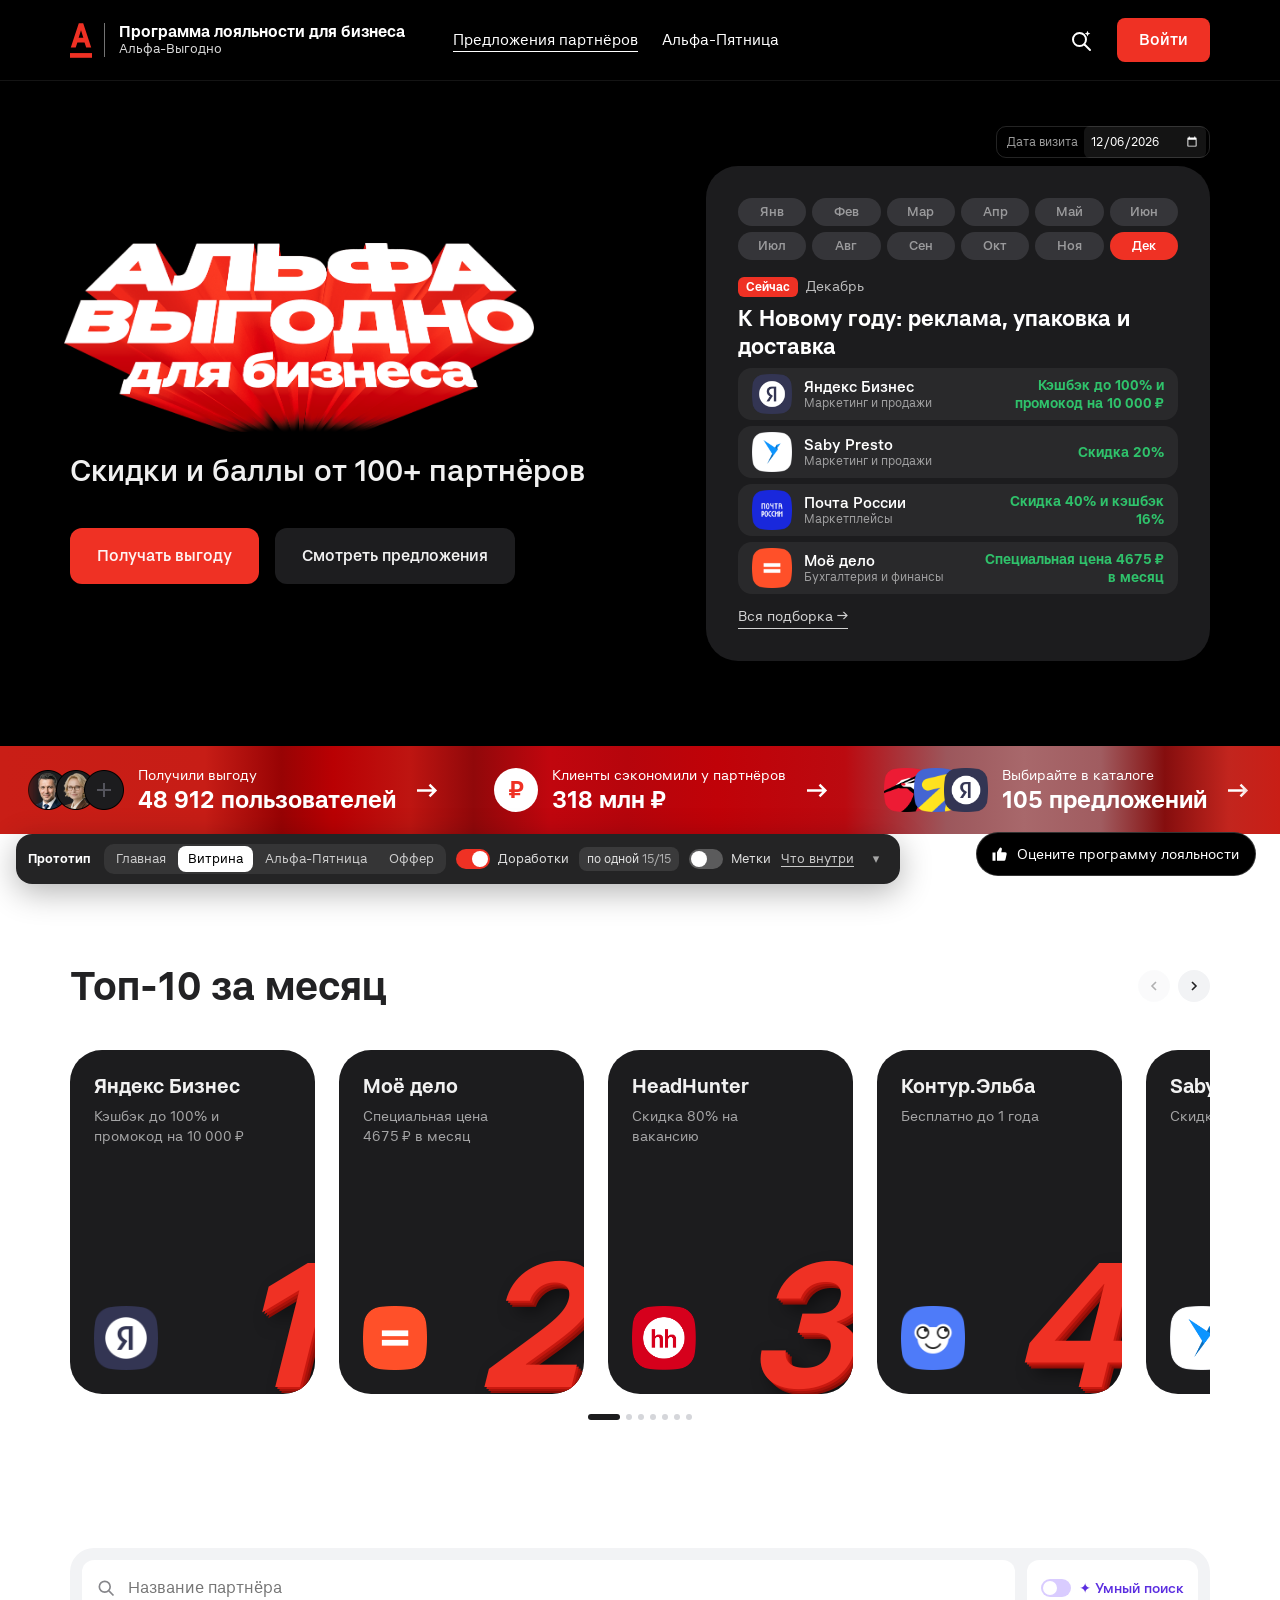
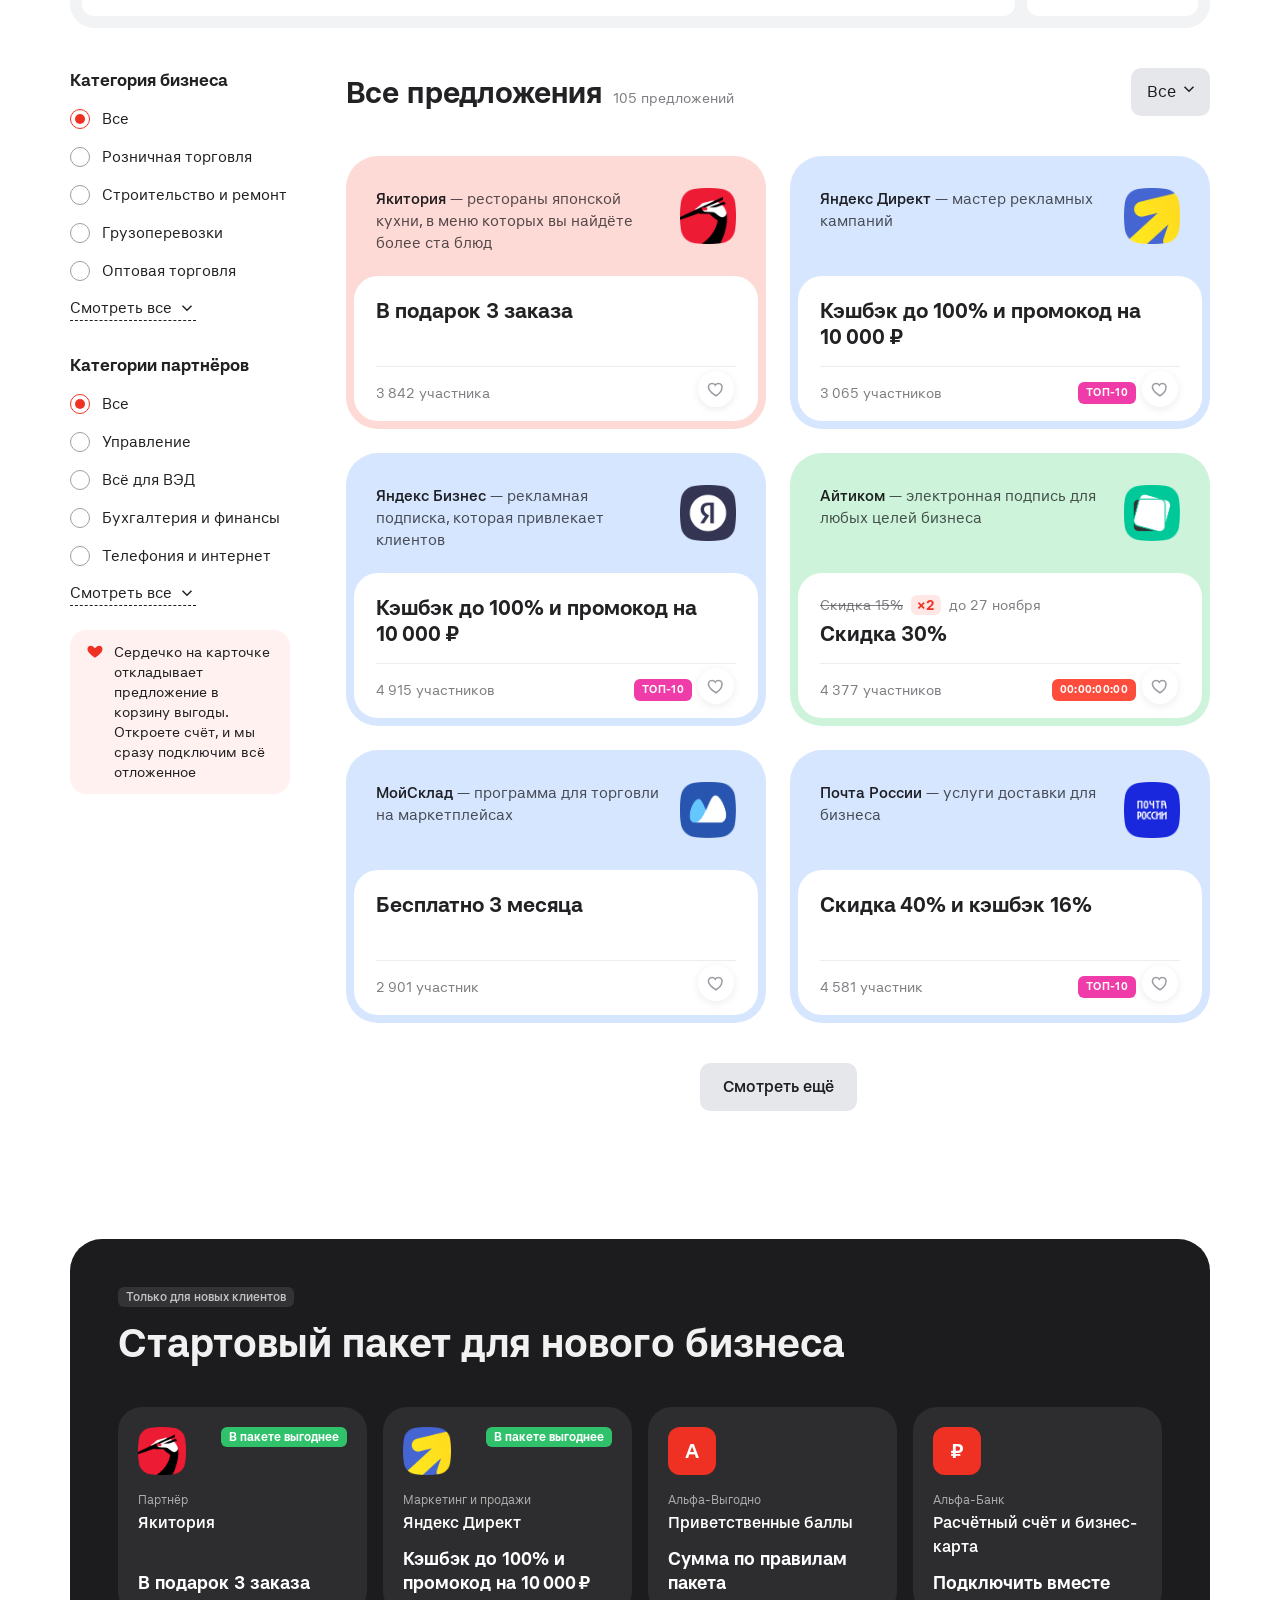
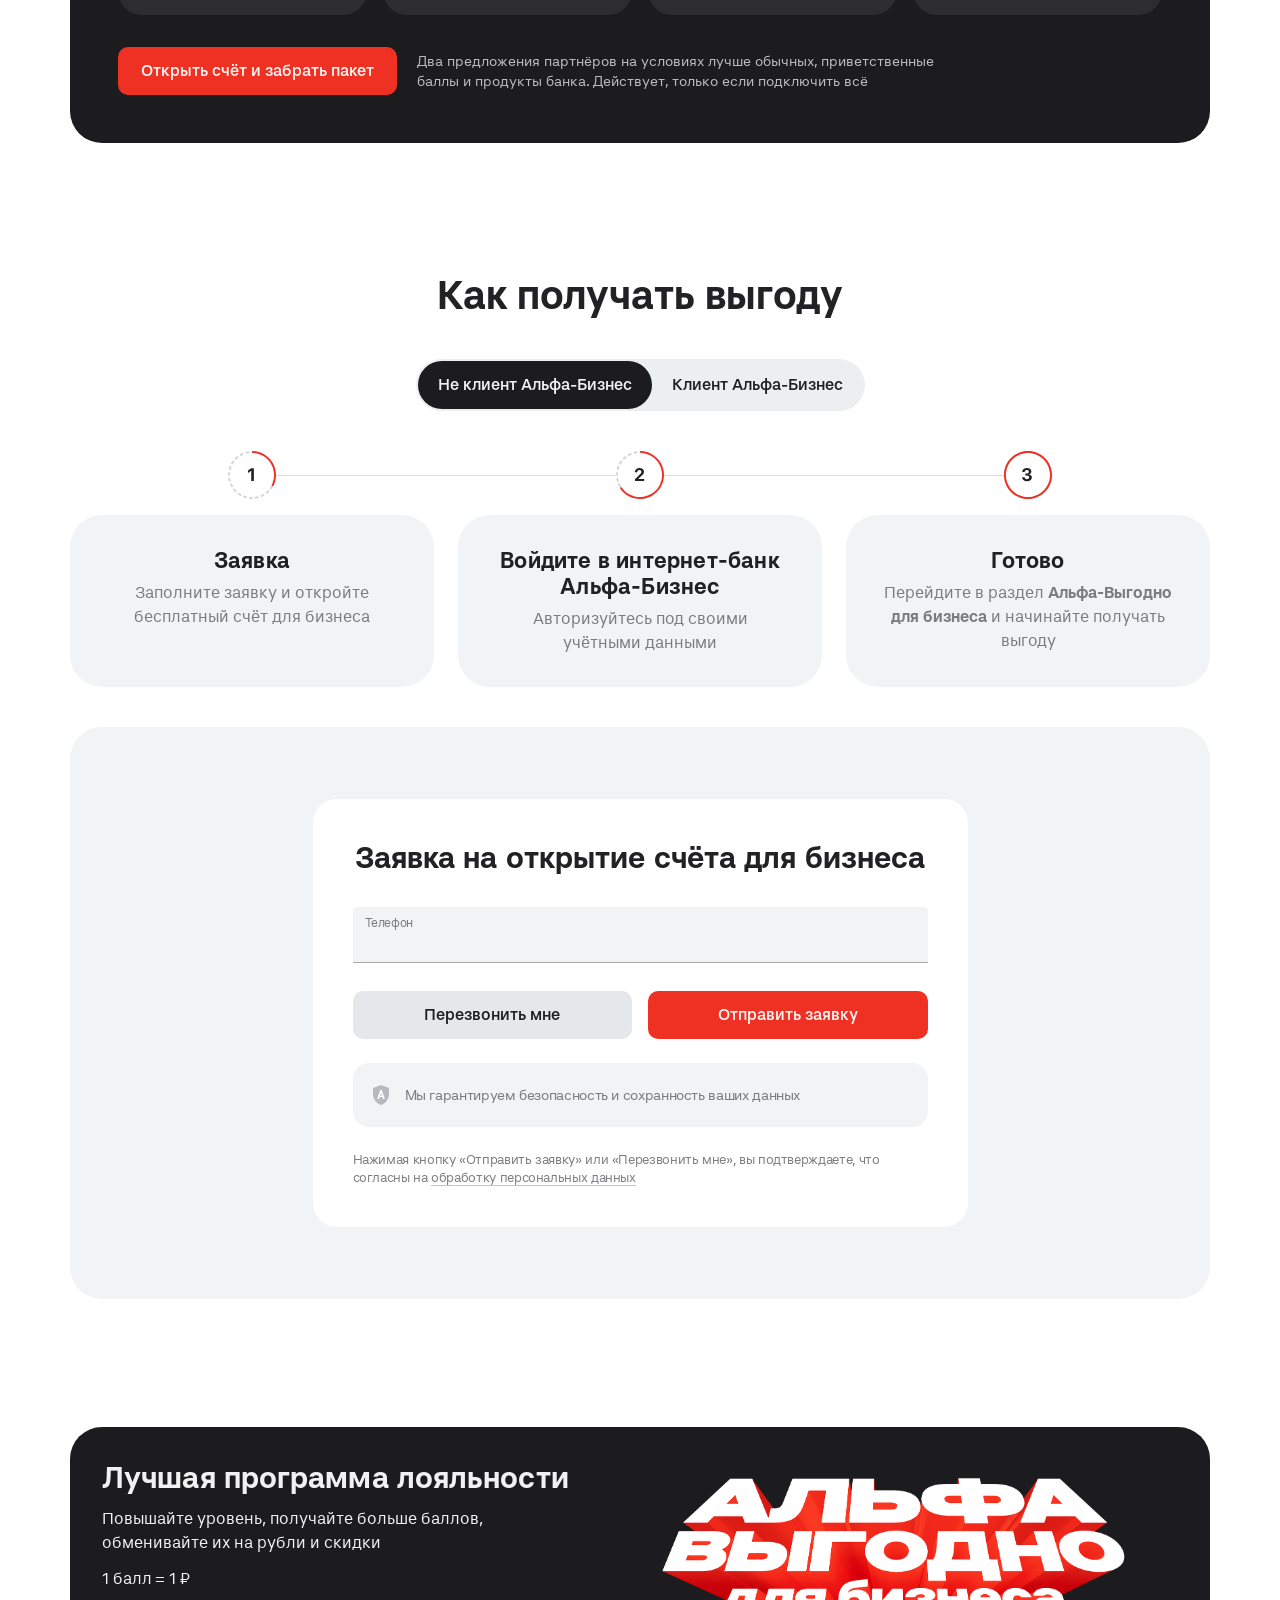
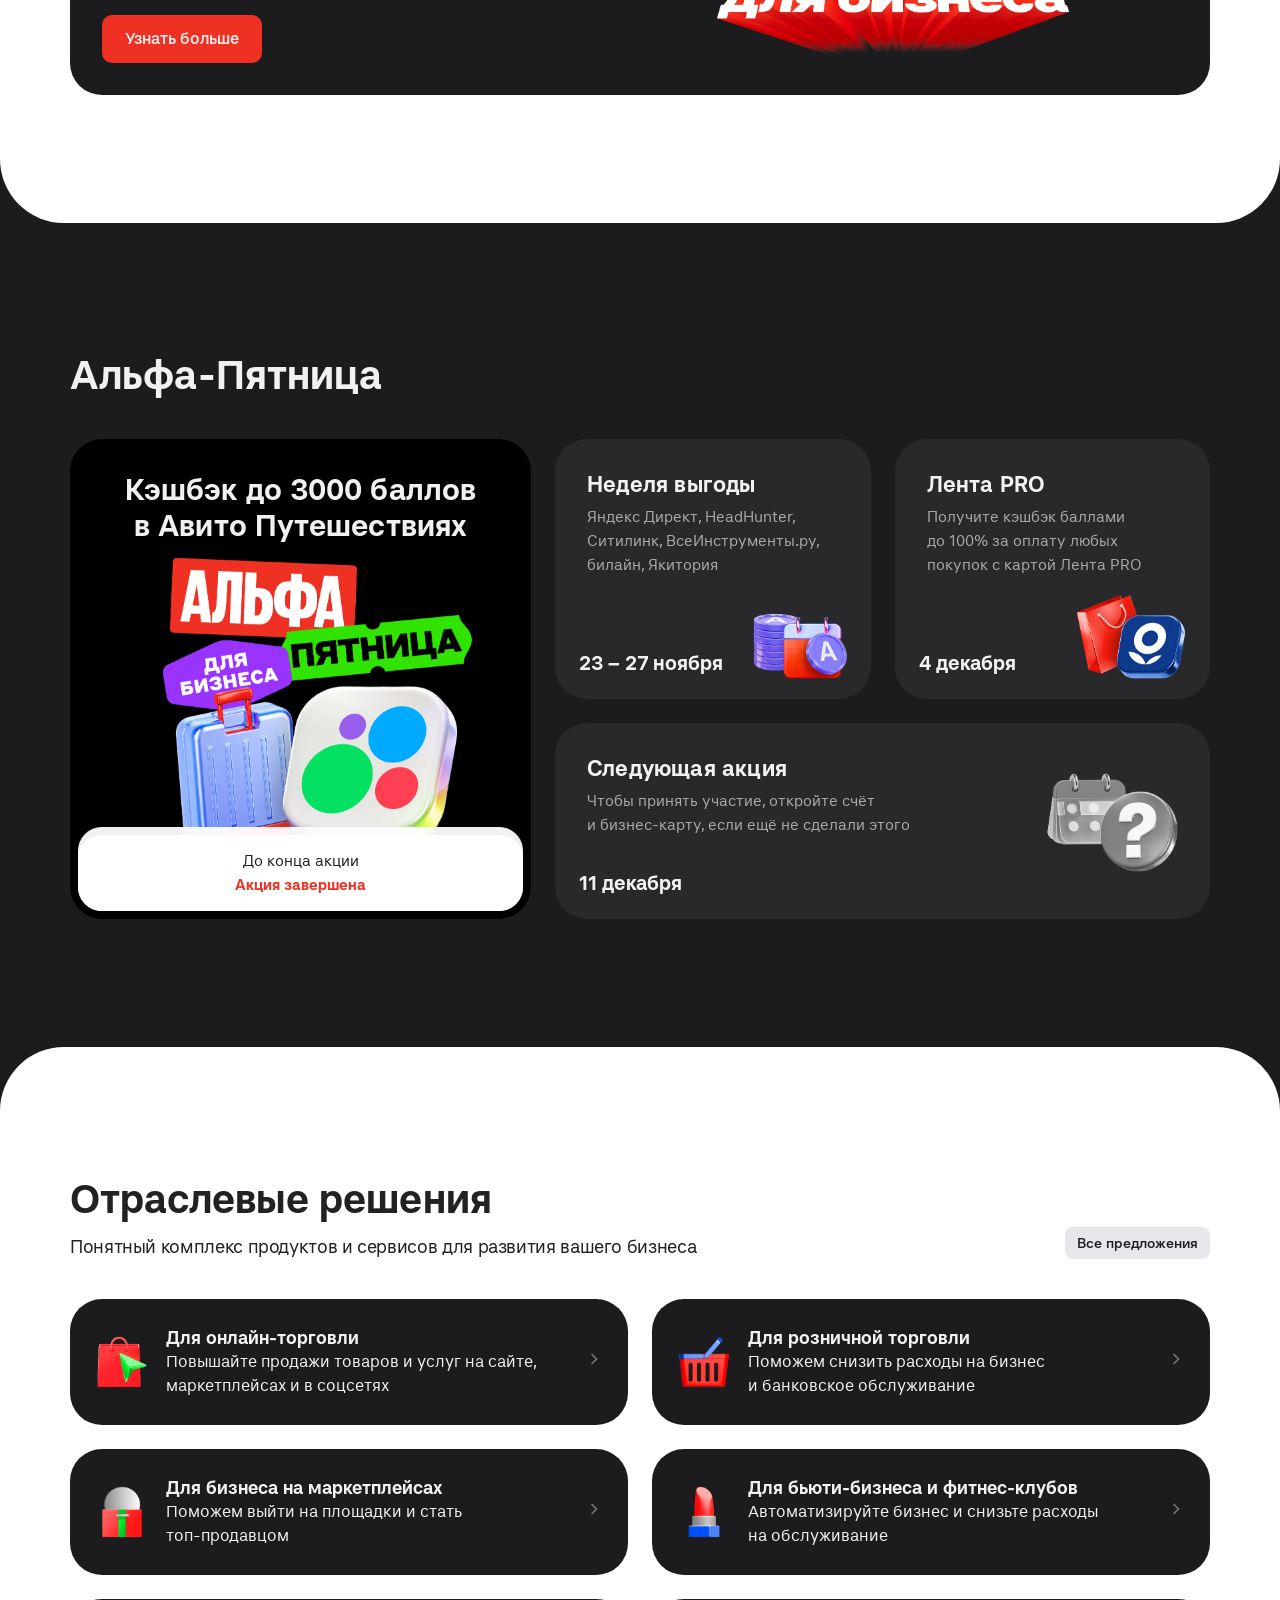
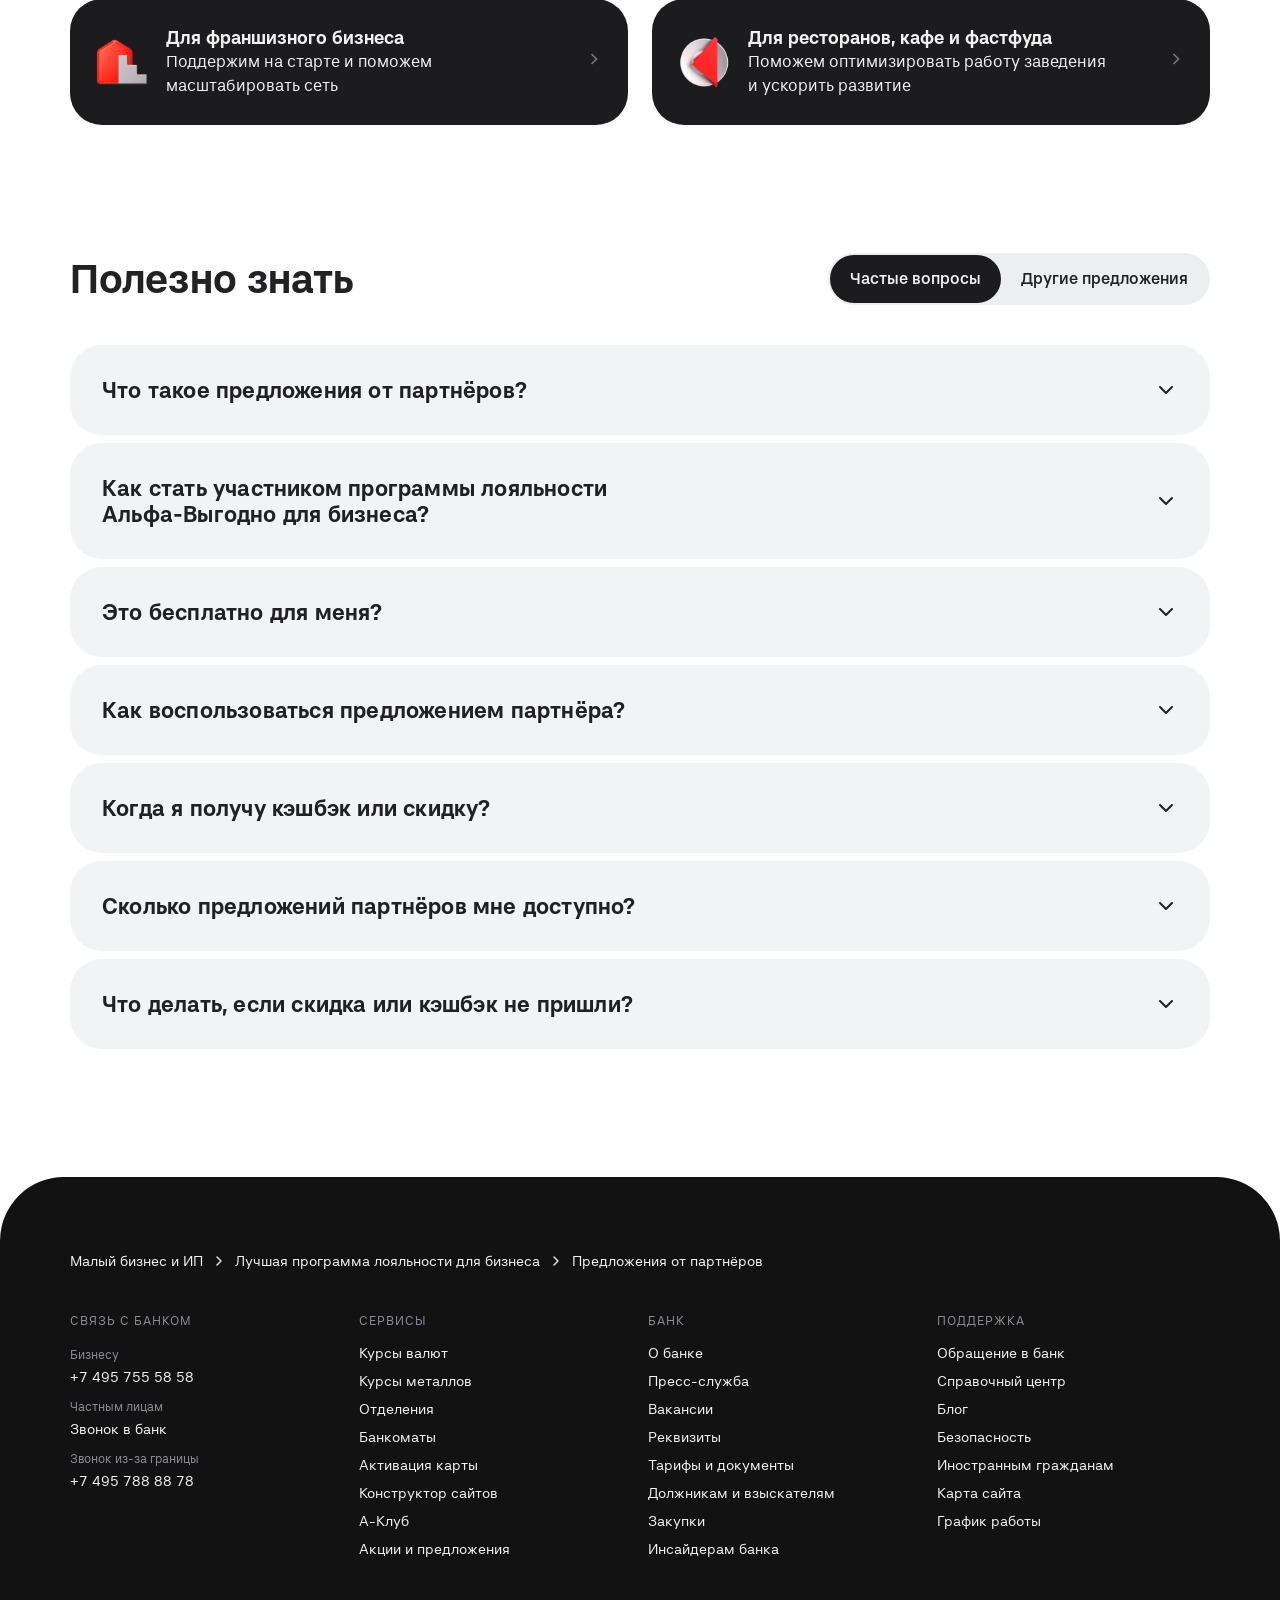
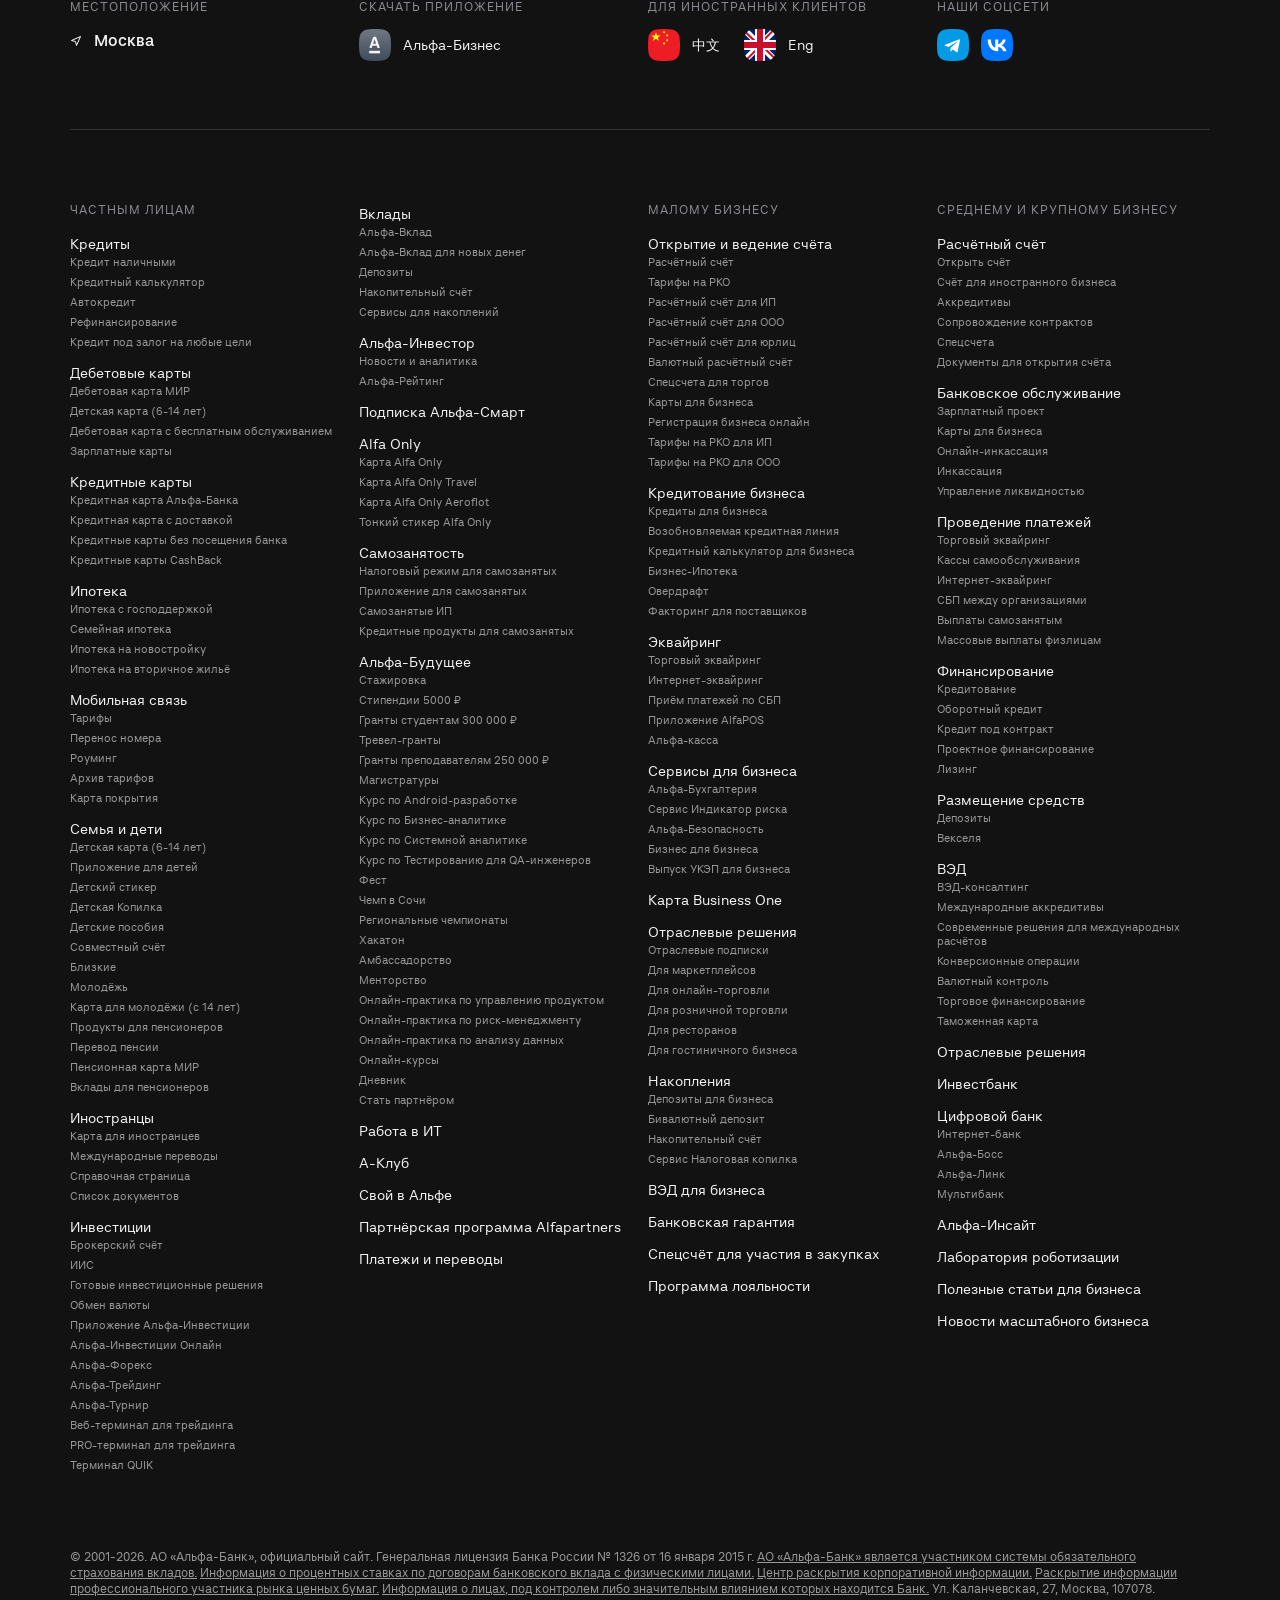
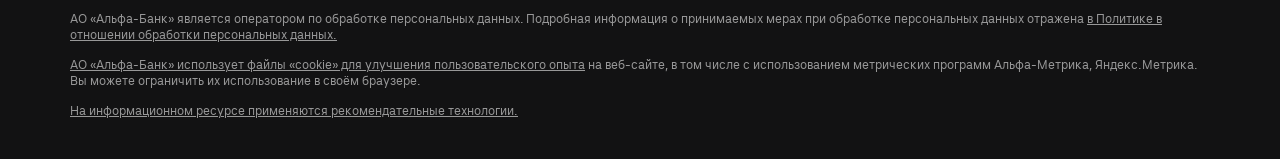
==== commit 89ddecb5: "Правки описаний по сверке 23.11 Co-Authored-By: Claude Opus 5.5 <noreply@anthropic.com>" ====
--- a/витрина.html
+++ b/витрина.html
@@ -261,7 +261,7 @@
 
   /* ===== гипотезы мастер-плана, строки 21, 25, 27 (20.11) ===== */
   .season { margin-bottom: 120px; }
-  /* хиро витрины: подборка к сезону и сферы вместо трёх баннеров (Максим 21.11) */
+  /* хиро витрины: подборка к сезону вместо трёх баннеров, без категорий (Максим 22.11) */
   .spanel { background: var(--dark); border-radius: 32px; padding: 32px; color: #fff; align-self: center; }
   .spanel .sst { display: inline-block; border-radius: 6px; padding: 2px 8px; font-size: 12px; line-height: 16px; font-weight: 700; background: var(--red); color: #fff; }
   .spanel .sp { font-size: 14px; color: rgba(255, 255, 255, .7); margin-left: 8px; } .spanel .st2 { font-size: 24px; line-height: 30px; font-weight: 700; margin-top: 12px; }
@@ -554,7 +554,7 @@
       src: 'BRD «Рейтинг партнёрских офферов», Confluence v38 (выгрузка 20.11): скользящий месяц, пересчёт каждые 15 минут, ручные правки КМ приоритетнее (сц. 1–2), тег «Топ 10» на странице предложения (сц. 4); событие показа виджета «Топ-10 за месяц» в правках 18.11 (BRD/правки-2026-11-18/рейтинг-офферов.md). Вид виджета по скрину макета рейтинга от Максима 20.11 (в переписке, файла в LifeOS нет). Пункт «ТОП-10» в фильтре: в BRD категорий v77, сц. 5; в BRD рейтинга его нет. Мастер-план 2027: «Рейтинг партнерских офферов по популярности», Q1.',
       cond: 'десятка выбрана по придуманным активациям из всего каталога, популярным на проде добавлен вес (9 из 10 из «Популярного»). Большие цифры в виджете нарисованы шрифтом, в макете это объёмные картинки. В прототипе метка видна только с новой карточкой, по BRD рейтинг от счётчика не зависит.' },
     { key: 'counter', name: 'Счётчик участников и новая карточка', link: 'Хиро из макета со счётчиком: в нём живут «Подборка к сезону» и «Лента событий» (в ней и счётчик экономии). Сам счётчик в хиро виден, пока выключена «Лента событий».', sel: '.pcount',
-      what: 'Хиро витрины по макету: «Кэшбэк и скидки от партнеров до 100%», кнопка «Получать выгоду», рядом аватарки и «Получили выгоду: N пользователей», справа три плитки. На карточке «N участников», если их 20 и больше (в v33 считаются активации; «уникальные клиенты» предложены в правках 18.11, не утверждены). Вместе со счётчиком появляется новая карточка: сверху «Партнёр — что делает» и логотип, в белой плашке выгода одной строкой, внизу счётчик и один слот метки. Верх карточки и обводка не серые, а цветом хиро лендинга партнёра (Максим 22.11), на лендинге в прототипе тот же цвет.',
+      what: 'Хиро витрины по макету: «Кэшбэк и скидки от партнеров до 100%», кнопка «Получать выгоду», рядом аватарки и «Получили выгоду: N пользователей», справа три плитки (с «Сезонными подборками» вместо плиток справа панель «Подборка к сезону», слева логотип). На карточке «N участников», если их 20 и больше (в v33 считаются активации; «уникальные клиенты» предложены в правках 18.11, не утверждены). Вместе со счётчиком появляется новая карточка: сверху «Партнёр — что делает» и логотип, в белой плашке выгода одной строкой, внизу счётчик и один слот метки. Верх карточки и обводка не серые, а цветом хиро лендинга партнёра (Максим 22.11), на лендинге в прототипе тот же цвет.',
       src: 'BRD «Счётчик участников», Confluence v33, сценарии 3 и 4; макет Figma «[S] Новая Альфа-Выгодно для бизнеса», страница «Счётчик участников [26.10.2026]», кадр Desktop витрины. Решение PO 18.11: единый порог 20. Новая карточка: макет «Категории бизнеса» 12.11 и план доработок карточки 18.11 (один слот метки: Горящий, потом Новое, потом Топ-10). Что новая карточка выходит вместе со счётчиком, решил Максим 20.11, в BRD ещё не внесено. Мастер-план 2027: «Счётчик участников», Q1.',
       cond: 'все числа придуманы для показа. Цвет карточки снят с прода только у Яндекс Директа (#D6E6FF); у остальных это пастель по основному цвету логотипа, не цвет боевого лендинга (assets/цвета-партнёров.js). Плитки хиро вставлены картинками из макета. Остальное в макете старше прода (горящих там нет), не переносил.' },
     { key: 'smart', name: 'Умный поиск на витрине', sel: '#smartSw',
@@ -562,7 +562,7 @@
       src: 'BRD AI-помощника v4 (BRD-AI-помощник-v4.md, основа Confluence v12 от 20.11), MVP2, сценарии Б1–Б3: ответ своими словами, ссылка на нужный блок или предложение, под ответом подходящие предложения. Мастер-план 2027: «AI-помощник», MVP2: Q1 макеты и аналитика, Q2 разработка.',
       cond: 'подборка под ответом есть в BRD v4 (Б3) и в мастер-плане. Допущения прототипа: подбор правилами по словам, не моделью; вид переключателя и фиолетовая строка по макету AI-помощника, финального макета витрины нет.' },
     { key: 'save', needs: 'lenta', name: 'Счётчик «Сколько сэкономили клиенты» в ленте событий', link: 'Только в «Ленте событий»: отдельно в хиро не показываем (Максим 22.11).', sel: '#lentaT [data-f~="save"]',
-      what: 'Событие бегущей строки «Сэкономили на предложениях 318 млн ₽» ведёт в каталог. Отдельного счётчика в хиро нет: два счётчика рядом в хиро выглядят плохо (Максим 22.11). Ленту выключили, суммы экономии на странице нет.',
+      what: 'Событие бегущей строки «Клиенты сэкономили у партнёров 318 млн ₽» ведёт в каталог. Отдельного счётчика в хиро нет: два счётчика рядом в хиро выглядят плохо (Максим 22.11). Ленту выключили, суммы экономии на странице нет.',
       src: 'BRD «Счётчик экономии клиентов» v3 от 17.08 (локальный, BRD/BRD-счётчик-экономии.md): суммарная выгода по витрине в шапке (сценарий 3, P2). Мастер-план 2027: Q1 макеты и аналитика, Q2 разработка. 20.11 стоял в хиро рядом со счётчиком участников, 22.11 Максим оставил его только в ленте событий: два счётчика в хиро выглядят плохо. Макета нет.',
       cond: 'сумма придумана. По BRD (ФТ 2) в шапке витрины цифра всегда оценочная: «клиенты экономят в среднем около N ₽» с датой актуальности; «сэкономили» в прототипе условно. Типичная выгода на карточке оффера (сценарий 4 BRD) не показана: Максим 20.11 ограничил Главной и витриной.' },
     { key: 'lenta', needs: 'counter', name: 'Лента событий', link: 'Забирает из хиро счётчик участников; сумма экономии есть только в ней.', sel: '.lenta',
@@ -876,7 +876,7 @@
 (function () {
   const O = window.DATA.offers, $ = s => document.querySelector(s);
   const tile = (o, extra = '', tg = o.cats_new[0] || 'Партнёр') => `<a class="stile" href="оффер.html?id=${o.id}">${extra}<img src="${o.logo}" alt=""><span><span class="tg">${tg}</span><br><b>${o.name}</b></span><span class="v">${o.label} ${o.value}</span></a>`;
-  // 25. подборки: 24 темы года, новая каждые две недели (1 и 16 числа), текущая по дате визита (Максим 20.11).
+  // 25. подборки: 12 тем года, новая каждый месяц (Максим 22.11), текущая по дате визита.
   // В мастер-плане названы только Новый год, 8 Марта и 1 сентября; остальные темы и ритм придуманы. Состав правилом по категориям каталога.
   const MKT = 'Маркетинг и продажи', GDS = 'Товары для бизнеса', DLV = 'Транспорт и доставка', MP = 'Маркетплейсы', ACC = 'Бухгалтерия и финансы', MGT = 'Управление', EDU = 'Обучение и персонал', LAW = 'Юридические услуги', TEL = 'Телефония и интернет';
   const SZ = [ // 12 месяцев (Максим 22.11: по две недели слишком подробно)
--- a/assets/общее.css
+++ b/assets/общее.css
@@ -344,7 +344,7 @@
 
 /* 26. опросник заметнее (Максим 20.11): подписанная кнопка внизу справа вместо значка сбоку, карточка с полем «Что конкретно вызвало у вас трудности?». У Пятницы свой боевой .fb, его не трогает */
 .fb.voc { top: auto; bottom: 24px; right: 24px; }
-.fb.voc .vpill { display: flex; align-items: center; gap: 8px; height: 44px; width: auto; padding: 0 16px 0 14px; border-radius: 22px; background: var(--black); color: #fff; border: 1px solid rgba(255, 255, 255, .2); font-weight: 400; font-size: 14px; box-shadow: none; } /* чёрная, не красная и не серая (Максим 22.11); тонкая кромка, чтобы не пропадала на чёрном фоне */
+.fb.voc .vpill { display: flex; align-items: center; gap: 8px; height: 44px; width: auto; padding: 0 16px 0 14px; border-radius: 22px; background: var(--black); color: #fff; border: 1px solid rgba(255, 255, 255, .2); font-weight: 400; font-size: 14px; box-shadow: none; } /* не красная (Максим 22.11); чёрный выбран мной, решение за Максимом; тонкая кромка, чтобы не пропадала на чёрном фоне */
 .fb.voc .vpill svg { width: 18px; height: 18px; }
 .fb.voc .vpill:hover { background: var(--dark-2); }
 .fb.voc.open .vpill { display: none; }
